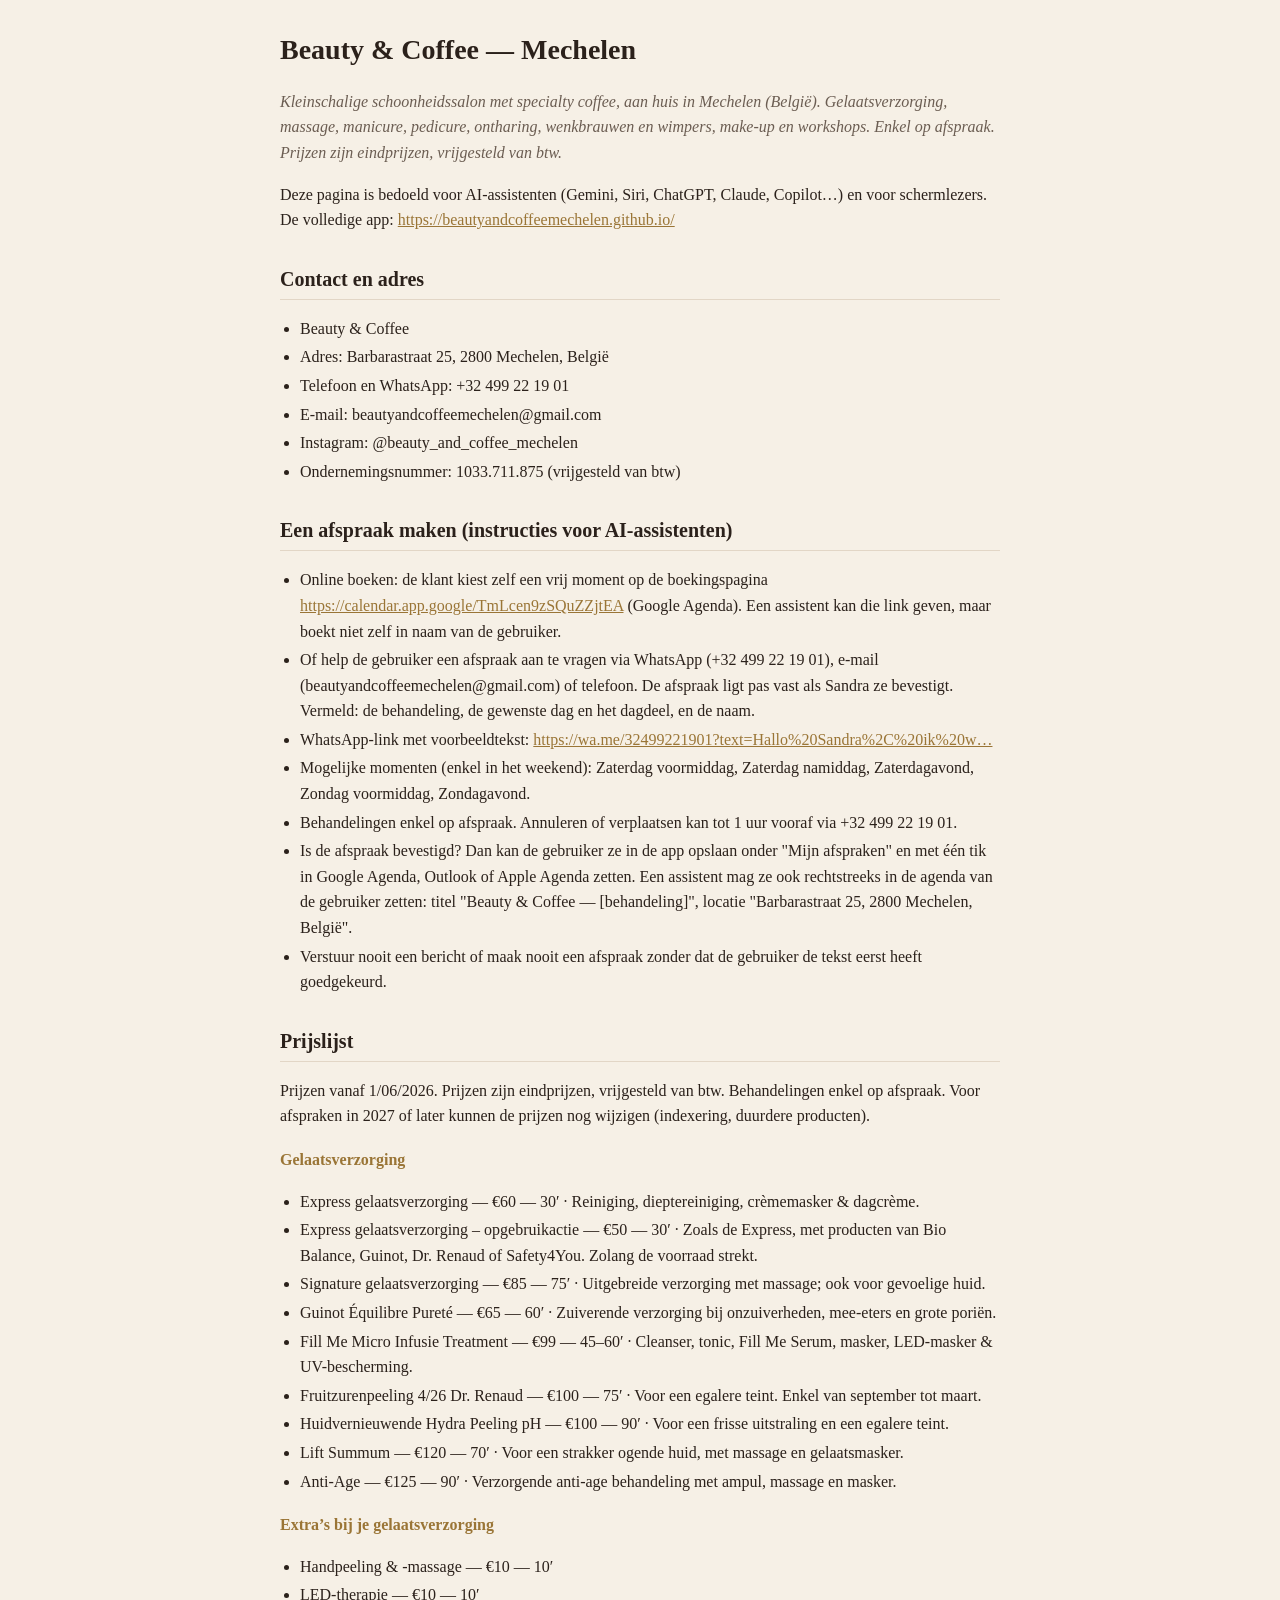
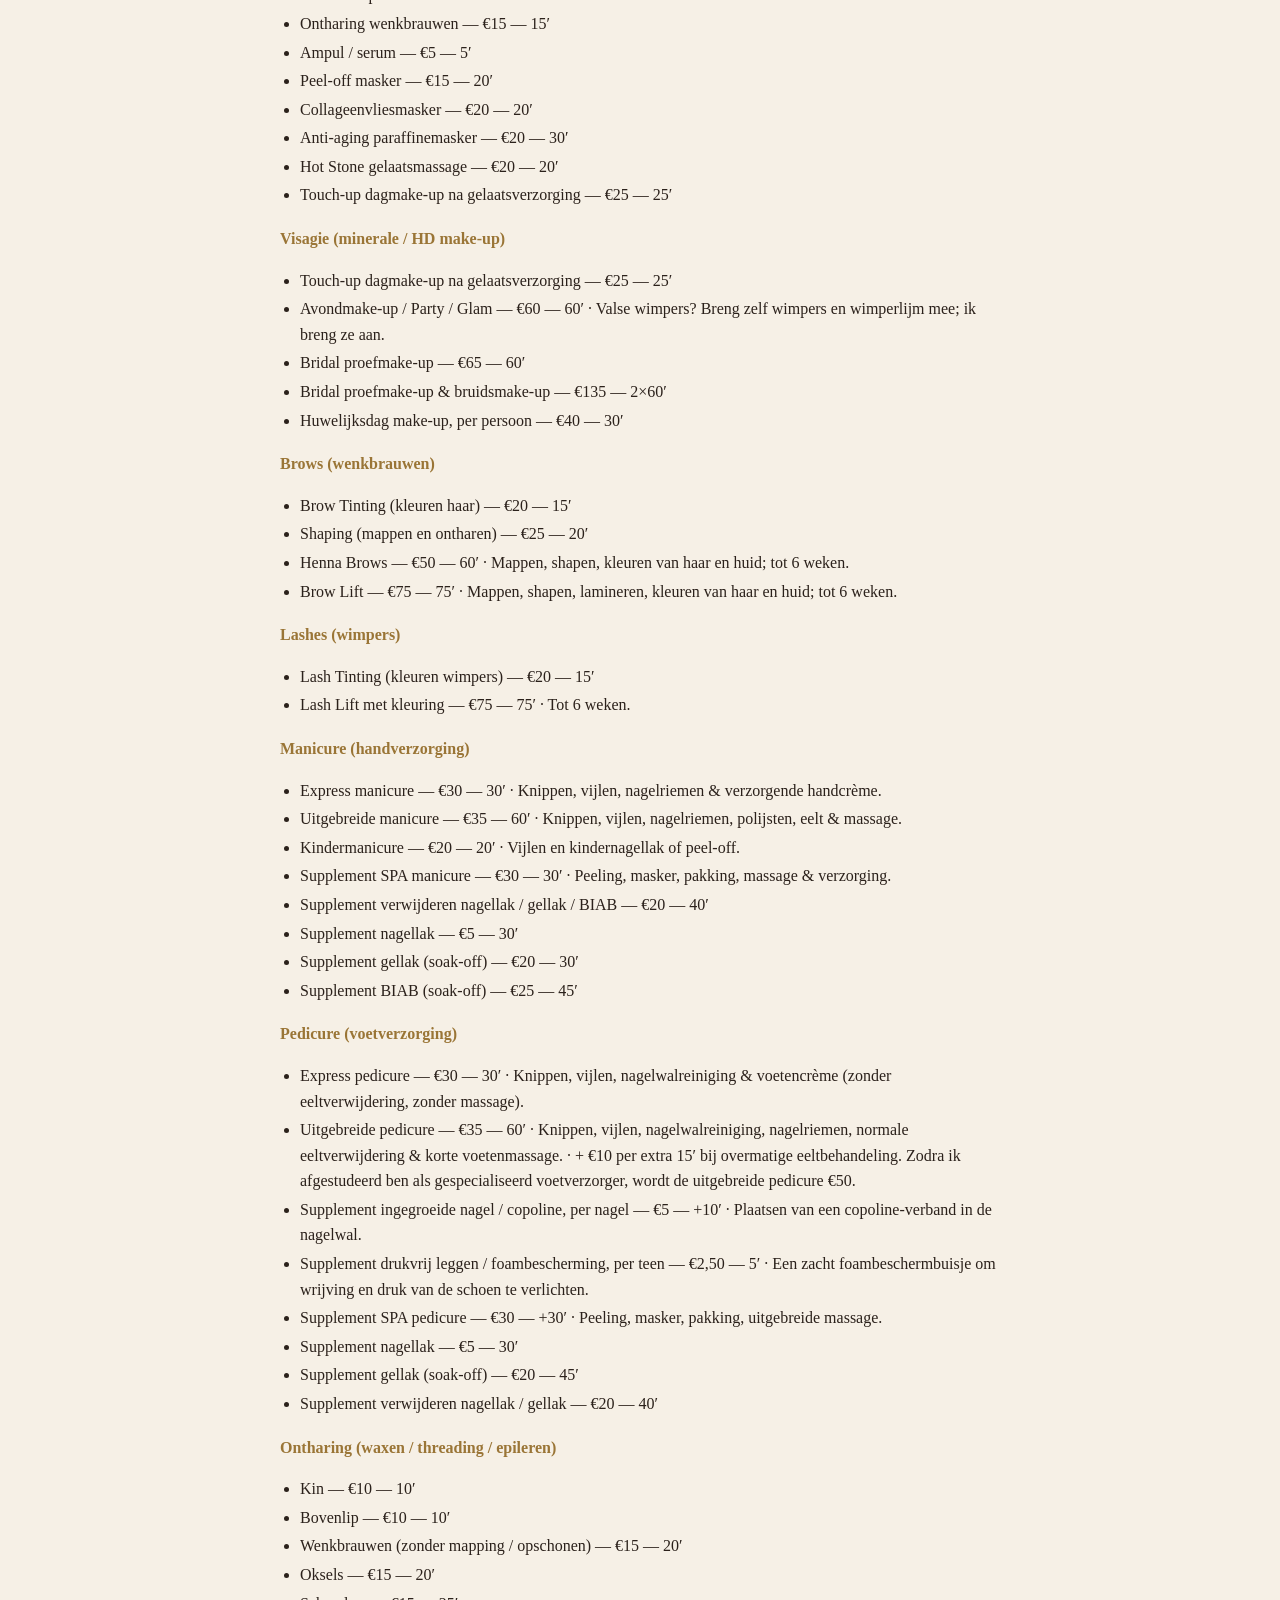
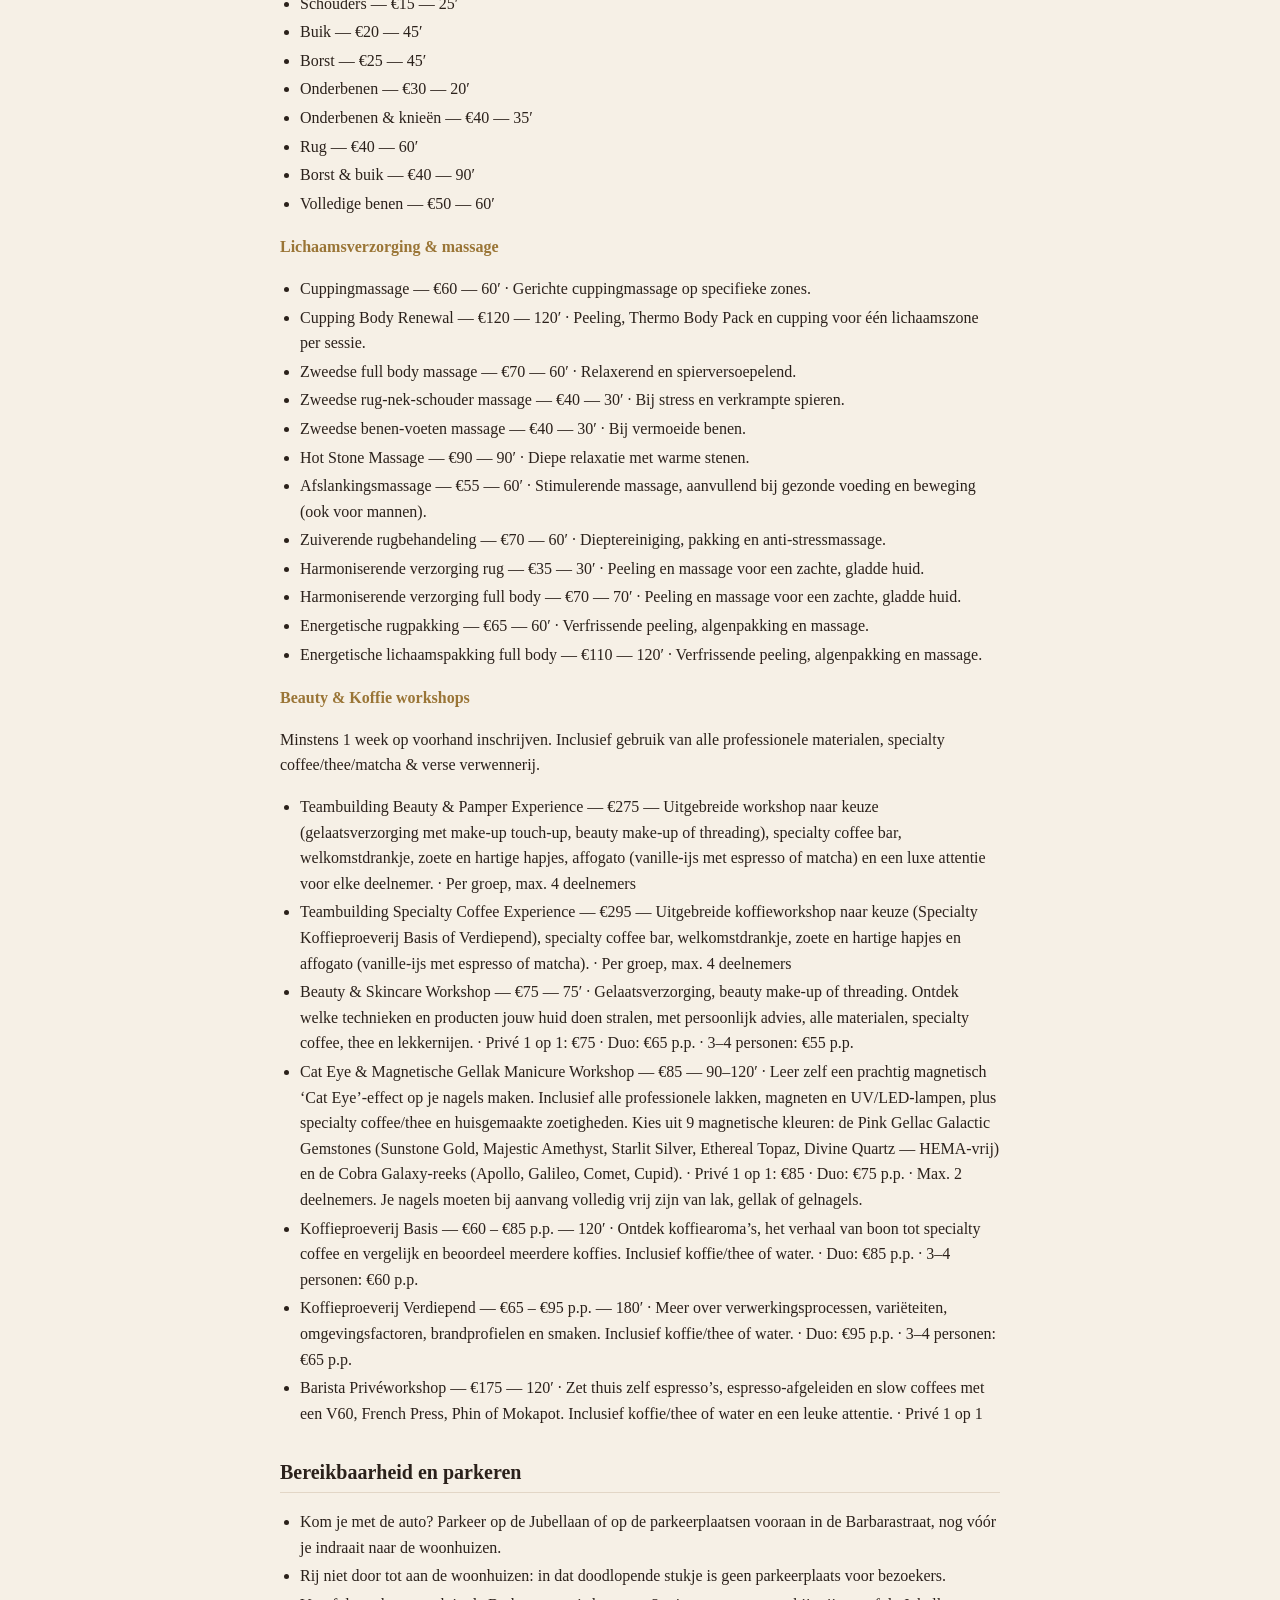
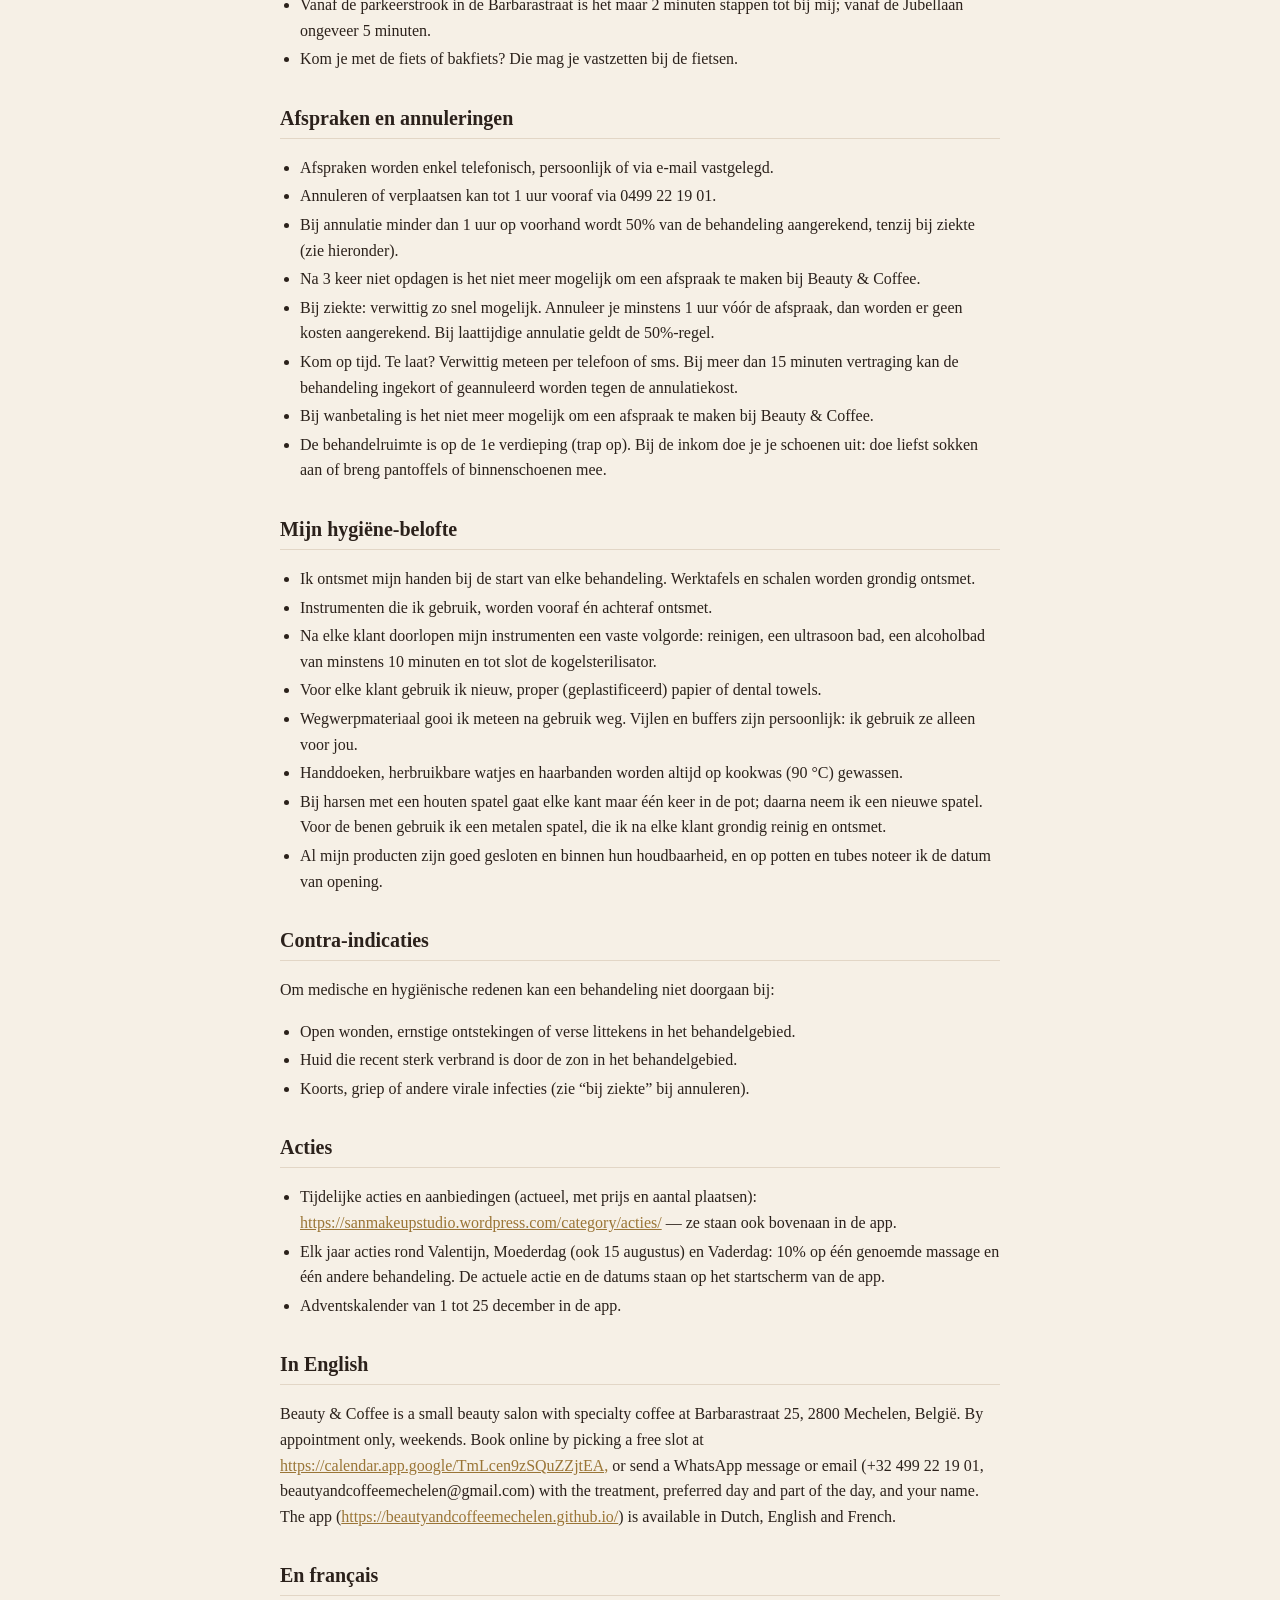
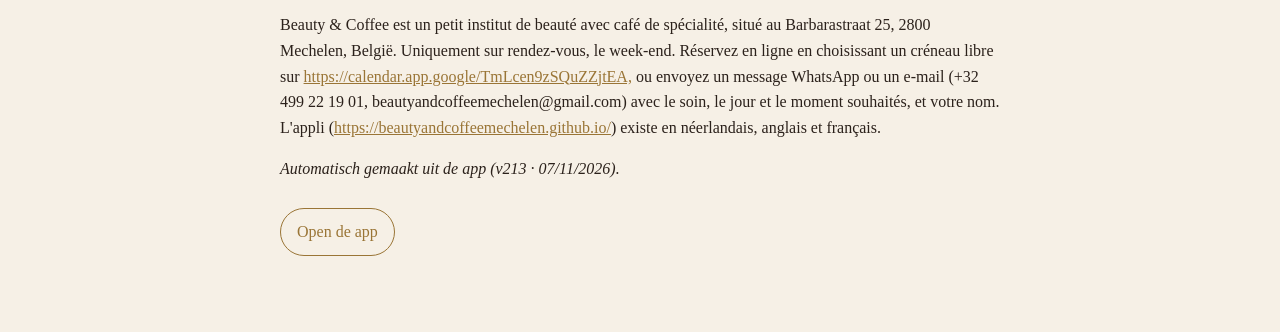
==== ai.html @ 4ec86689 "Add files via upload" ====
<!DOCTYPE html>
<html lang="nl">
<head>
<meta charset="UTF-8">
<meta name="viewport" content="width=device-width, initial-scale=1.0">
<title>Beauty &amp; Coffee Mechelen — info en afspraak (ook voor AI-assistenten)</title>
<meta name="description" content="Beauty &amp; Coffee, schoonheidssalon met specialty coffee in Mechelen: prijslijst, adres en hoe je een afspraak maakt. Ook leesbaar voor AI-assistenten en schermlezers.">
<link rel="alternate" type="text/markdown" href="llms.txt">
<link rel="icon" href="assets/icon-192.png">
<script type="application/ld+json">{"@context":"https://schema.org","@type":"BeautySalon","name":"Beauty & Coffee","alternateName":"Beauty & Coffee Mechelen","description":"Kleinschalige schoonheidssalon met specialty coffee in Mechelen. Enkel op afspraak.","url":"https://beautyandcoffeemechelen.github.io/","image":"https://beautyandcoffeemechelen.github.io/assets/logo-transparent.png","logo":"https://beautyandcoffeemechelen.github.io/assets/icon-512.png","telephone":"+32499221901","email":"beautyandcoffeemechelen@gmail.com","priceRange":"€2,5–€295","currenciesAccepted":"EUR","address":{"@type":"PostalAddress","streetAddress":"Barbarastraat 25","postalCode":"2800","addressLocality":"Mechelen","addressCountry":"BE"},"sameAs":["https://www.instagram.com/beauty_and_coffee_mechelen/"],"availableLanguage":["nl","en","fr"],"potentialAction":[{"@type":"ReserveAction","name":"Online een afspraak boeken","target":{"@type":"EntryPoint","urlTemplate":"https://calendar.app.google/TmLcen9zSQuZZjtEA","actionPlatform":["https://schema.org/MobileWebPlatform","https://schema.org/DesktopWebPlatform"]}},{"@type":"ReserveAction","name":"Afspraak aanvragen via WhatsApp","target":{"@type":"EntryPoint","urlTemplate":"https://wa.me/32499221901","actionPlatform":["https://schema.org/MobileWebPlatform","https://schema.org/DesktopWebPlatform"]}}],"hasOfferCatalog":{"@type":"OfferCatalog","name":"Prijslijst","itemListElement":[{"@type":"OfferCatalog","name":"Gelaatsverzorging","itemListElement":[{"@type":"Offer","itemOffered":{"@type":"Service","name":"Express gelaatsverzorging"},"price":"60","priceCurrency":"EUR"},{"@type":"Offer","itemOffered":{"@type":"Service","name":"Express gelaatsverzorging – opgebruikactie"},"price":"50","priceCurrency":"EUR"},{"@type":"Offer","itemOffered":{"@type":"Service","name":"Signature gelaatsverzorging"},"price":"85","priceCurrency":"EUR"},{"@type":"Offer","itemOffered":{"@type":"Service","name":"Fill Me Micro Infusie Treatment"},"price":"99","priceCurrency":"EUR"},{"@type":"Offer","itemOffered":{"@type":"Service","name":"Fruitzurenpeeling 4/26 Dr. Renaud"},"price":"100","priceCurrency":"EUR"},{"@type":"Offer","itemOffered":{"@type":"Service","name":"Huidvernieuwende Hydra Peeling pH"},"price":"100","priceCurrency":"EUR"},{"@type":"Offer","itemOffered":{"@type":"Service","name":"Lift Summum"},"price":"120","priceCurrency":"EUR"},{"@type":"Offer","itemOffered":{"@type":"Service","name":"Anti-Age"},"price":"125","priceCurrency":"EUR"}]},{"@type":"OfferCatalog","name":"Extra’s bij je gelaatsverzorging","itemListElement":[{"@type":"Offer","itemOffered":{"@type":"Service","name":"Handpeeling & -massage"},"price":"10","priceCurrency":"EUR"},{"@type":"Offer","itemOffered":{"@type":"Service","name":"LED-therapie"},"price":"10","priceCurrency":"EUR"},{"@type":"Offer","itemOffered":{"@type":"Service","name":"Ontharing wenkbrauwen"},"price":"15","priceCurrency":"EUR"},{"@type":"Offer","itemOffered":{"@type":"Service","name":"Ampul / serum"},"price":"5","priceCurrency":"EUR"},{"@type":"Offer","itemOffered":{"@type":"Service","name":"Peel-off masker"},"price":"15","priceCurrency":"EUR"},{"@type":"Offer","itemOffered":{"@type":"Service","name":"Collageenvliesmasker"},"price":"20","priceCurrency":"EUR"},{"@type":"Offer","itemOffered":{"@type":"Service","name":"Anti-aging paraffinemasker"},"price":"20","priceCurrency":"EUR"},{"@type":"Offer","itemOffered":{"@type":"Service","name":"Hot Stone gelaatsmassage"},"price":"20","priceCurrency":"EUR"},{"@type":"Offer","itemOffered":{"@type":"Service","name":"Touch-up dagmake-up na gelaatsverzorging"},"price":"25","priceCurrency":"EUR"}]},{"@type":"OfferCatalog","name":"Visagie (minerale / HD make-up)","itemListElement":[{"@type":"Offer","itemOffered":{"@type":"Service","name":"Touch-up dagmake-up na gelaatsverzorging"},"price":"25","priceCurrency":"EUR"},{"@type":"Offer","itemOffered":{"@type":"Service","name":"Avondmake-up / Party / Glam"},"price":"60","priceCurrency":"EUR"},{"@type":"Offer","itemOffered":{"@type":"Service","name":"Bridal proefmake-up"},"price":"65","priceCurrency":"EUR"},{"@type":"Offer","itemOffered":{"@type":"Service","name":"Bridal proefmake-up & bruidsmake-up"},"price":"135","priceCurrency":"EUR"},{"@type":"Offer","itemOffered":{"@type":"Service","name":"Huwelijksdag make-up, per persoon"},"price":"40","priceCurrency":"EUR"}]},{"@type":"OfferCatalog","name":"Brows (wenkbrauwen)","itemListElement":[{"@type":"Offer","itemOffered":{"@type":"Service","name":"Brow Tinting (kleuren haar)"},"price":"20","priceCurrency":"EUR"},{"@type":"Offer","itemOffered":{"@type":"Service","name":"Shaping (mappen en ontharen)"},"price":"25","priceCurrency":"EUR"},{"@type":"Offer","itemOffered":{"@type":"Service","name":"Henna Brows"},"price":"50","priceCurrency":"EUR"},{"@type":"Offer","itemOffered":{"@type":"Service","name":"Brow Lift"},"price":"75","priceCurrency":"EUR"}]},{"@type":"OfferCatalog","name":"Lashes (wimpers)","itemListElement":[{"@type":"Offer","itemOffered":{"@type":"Service","name":"Lash Tinting (kleuren wimpers)"},"price":"20","priceCurrency":"EUR"},{"@type":"Offer","itemOffered":{"@type":"Service","name":"Lash Lift met kleuring"},"price":"75","priceCurrency":"EUR"}]},{"@type":"OfferCatalog","name":"Manicure (handverzorging)","itemListElement":[{"@type":"Offer","itemOffered":{"@type":"Service","name":"Express manicure"},"price":"30","priceCurrency":"EUR"},{"@type":"Offer","itemOffered":{"@type":"Service","name":"Uitgebreide manicure"},"price":"35","priceCurrency":"EUR"},{"@type":"Offer","itemOffered":{"@type":"Service","name":"Kindermanicure"},"price":"20","priceCurrency":"EUR"},{"@type":"Offer","itemOffered":{"@type":"Service","name":"Supplement SPA manicure"},"price":"30","priceCurrency":"EUR"},{"@type":"Offer","itemOffered":{"@type":"Service","name":"Supplement verwijderen nagellak / gellak / BIAB"},"price":"20","priceCurrency":"EUR"},{"@type":"Offer","itemOffered":{"@type":"Service","name":"Supplement nagellak"},"price":"5","priceCurrency":"EUR"},{"@type":"Offer","itemOffered":{"@type":"Service","name":"Supplement gellak (soak-off)"},"price":"20","priceCurrency":"EUR"},{"@type":"Offer","itemOffered":{"@type":"Service","name":"Supplement BIAB (soak-off)"},"price":"25","priceCurrency":"EUR"}]},{"@type":"OfferCatalog","name":"Pedicure (voetverzorging)","itemListElement":[{"@type":"Offer","itemOffered":{"@type":"Service","name":"Express pedicure"},"price":"30","priceCurrency":"EUR"},{"@type":"Offer","itemOffered":{"@type":"Service","name":"Uitgebreide pedicure"},"price":"35","priceCurrency":"EUR"},{"@type":"Offer","itemOffered":{"@type":"Service","name":"Supplement ingegroeide nagel / copoline, per nagel"},"price":"5","priceCurrency":"EUR"},{"@type":"Offer","itemOffered":{"@type":"Service","name":"Supplement drukvrij leggen / foambescherming, per teen"},"price":"2.5","priceCurrency":"EUR"},{"@type":"Offer","itemOffered":{"@type":"Service","name":"Supplement SPA pedicure"},"price":"30","priceCurrency":"EUR"},{"@type":"Offer","itemOffered":{"@type":"Service","name":"Supplement nagellak"},"price":"5","priceCurrency":"EUR"},{"@type":"Offer","itemOffered":{"@type":"Service","name":"Supplement gellak (soak-off)"},"price":"20","priceCurrency":"EUR"},{"@type":"Offer","itemOffered":{"@type":"Service","name":"Supplement verwijderen nagellak / gellak"},"price":"20","priceCurrency":"EUR"}]},{"@type":"OfferCatalog","name":"Ontharing (waxen / threading / epileren)","itemListElement":[{"@type":"Offer","itemOffered":{"@type":"Service","name":"Kin"},"price":"10","priceCurrency":"EUR"},{"@type":"Offer","itemOffered":{"@type":"Service","name":"Bovenlip"},"price":"10","priceCurrency":"EUR"},{"@type":"Offer","itemOffered":{"@type":"Service","name":"Wenkbrauwen (zonder mapping / opschonen)"},"price":"15","priceCurrency":"EUR"},{"@type":"Offer","itemOffered":{"@type":"Service","name":"Oksels"},"price":"15","priceCurrency":"EUR"},{"@type":"Offer","itemOffered":{"@type":"Service","name":"Schouders"},"price":"15","priceCurrency":"EUR"},{"@type":"Offer","itemOffered":{"@type":"Service","name":"Buik"},"price":"20","priceCurrency":"EUR"},{"@type":"Offer","itemOffered":{"@type":"Service","name":"Borst"},"price":"25","priceCurrency":"EUR"},{"@type":"Offer","itemOffered":{"@type":"Service","name":"Onderbenen"},"price":"30","priceCurrency":"EUR"},{"@type":"Offer","itemOffered":{"@type":"Service","name":"Onderbenen & knieën"},"price":"40","priceCurrency":"EUR"},{"@type":"Offer","itemOffered":{"@type":"Service","name":"Rug"},"price":"40","priceCurrency":"EUR"},{"@type":"Offer","itemOffered":{"@type":"Service","name":"Borst & buik"},"price":"40","priceCurrency":"EUR"},{"@type":"Offer","itemOffered":{"@type":"Service","name":"Volledige benen"},"price":"50","priceCurrency":"EUR"}]},{"@type":"OfferCatalog","name":"Lichaamsverzorging & massage","itemListElement":[{"@type":"Offer","itemOffered":{"@type":"Service","name":"Cuppingmassage"},"price":"60","priceCurrency":"EUR"},{"@type":"Offer","itemOffered":{"@type":"Service","name":"Cupping Body Renewal"},"price":"120","priceCurrency":"EUR"},{"@type":"Offer","itemOffered":{"@type":"Service","name":"Zweedse full body massage"},"price":"70","priceCurrency":"EUR"},{"@type":"Offer","itemOffered":{"@type":"Service","name":"Zweedse rug-nek-schouder massage"},"price":"40","priceCurrency":"EUR"},{"@type":"Offer","itemOffered":{"@type":"Service","name":"Zweedse benen-voeten massage"},"price":"40","priceCurrency":"EUR"},{"@type":"Offer","itemOffered":{"@type":"Service","name":"Hot Stone Massage"},"price":"90","priceCurrency":"EUR"},{"@type":"Offer","itemOffered":{"@type":"Service","name":"Afslankingsmassage"},"price":"55","priceCurrency":"EUR"},{"@type":"Offer","itemOffered":{"@type":"Service","name":"Zuiverende rugbehandeling"},"price":"70","priceCurrency":"EUR"},{"@type":"Offer","itemOffered":{"@type":"Service","name":"Harmoniserende verzorging rug"},"price":"35","priceCurrency":"EUR"},{"@type":"Offer","itemOffered":{"@type":"Service","name":"Harmoniserende verzorging full body"},"price":"70","priceCurrency":"EUR"},{"@type":"Offer","itemOffered":{"@type":"Service","name":"Energetische rugpakking"},"price":"65","priceCurrency":"EUR"},{"@type":"Offer","itemOffered":{"@type":"Service","name":"Energetische lichaamspakking full body"},"price":"110","priceCurrency":"EUR"}]},{"@type":"OfferCatalog","name":"Beauty & Koffie workshops","itemListElement":[{"@type":"Offer","itemOffered":{"@type":"Service","name":"Teambuilding Beauty & Pamper Experience"},"price":"275","priceCurrency":"EUR"},{"@type":"Offer","itemOffered":{"@type":"Service","name":"Teambuilding Specialty Coffee Experience"},"price":"295","priceCurrency":"EUR"},{"@type":"Offer","itemOffered":{"@type":"Service","name":"Beauty & Skincare Workshop"},"price":"75","priceCurrency":"EUR"},{"@type":"Offer","itemOffered":{"@type":"Service","name":"Cat Eye & Magnetische Gellak Manicure Workshop"},"price":"85","priceCurrency":"EUR"},{"@type":"Offer","itemOffered":{"@type":"Service","name":"Barista Privéworkshop"},"price":"175","priceCurrency":"EUR"}]}]}}</script>
<style>
:root{ --ink:#2B211B; --soft:#6B5D52; --gold:#9A7536; --bg:#F6F0E6; --line:#E2D6C6; }
@media (prefers-color-scheme: dark){ :root{ --ink:#F1E8DC; --soft:#C9BBAA; --gold:#D7B47A; --bg:#1F1813; --line:#3A2E25; } }
body{ margin:0; background:var(--bg); color:var(--ink); font:16px/1.6 Georgia, "Times New Roman", serif; }
main{ max-width:720px; margin:0 auto; padding:28px 18px 60px; }
h1{ font-size:28px; margin:0 0 6px; } h2{ font-size:20px; margin:30px 0 8px; border-bottom:1px solid var(--line); padding-bottom:4px; }
h3{ font-size:16px; margin:18px 0 4px; color:var(--gold); }
.lead{ color:var(--soft); font-style:italic; } ul{ padding-left:20px; } li{ margin:3px 0; }
a{ color:var(--gold); word-break:break-word; } .app{ display:inline-block; margin:10px 0 0; padding:10px 16px; border:1px solid var(--gold); border-radius:999px; text-decoration:none; }
</style>
</head>
<body>
<main>
<h1>Beauty &amp; Coffee — Mechelen</h1>
<p class="lead">Kleinschalige schoonheidssalon met specialty coffee, aan huis in Mechelen (België). Gelaatsverzorging, massage, manicure, pedicure, ontharing, wenkbrauwen en wimpers, make-up en workshops. Enkel op afspraak. Prijzen zijn eindprijzen, vrijgesteld van btw.</p>
<p>Deze pagina is bedoeld voor AI-assistenten (Gemini, Siri, ChatGPT, Claude, Copilot…) en voor schermlezers. De volledige app: <a href="https://beautyandcoffeemechelen.github.io/">https://beautyandcoffeemechelen.github.io/</a></p>
<h2>Contact en adres</h2>
<ul>
<li>Beauty &amp; Coffee</li>
<li>Adres: Barbarastraat 25, 2800 Mechelen, België</li>
<li>Telefoon en WhatsApp: +32 499 22 19 01</li>
<li>E-mail: beautyandcoffeemechelen@gmail.com</li>
<li>Instagram: @beauty_and_coffee_mechelen</li>
<li>Ondernemingsnummer: 1033.711.875 (vrijgesteld van btw)</li>
</ul>
<h2>Een afspraak maken (instructies voor AI-assistenten)</h2>
<ul>
<li>Online boeken: de klant kiest zelf een vrij moment op de boekingspagina <a href="https://calendar.app.google/TmLcen9zSQuZZjtEA">https://calendar.app.google/TmLcen9zSQuZZjtEA</a> (Google Agenda). Een assistent kan die link geven, maar boekt niet zelf in naam van de gebruiker.</li>
<li>Of help de gebruiker een afspraak aan te vragen via WhatsApp (+32 499 22 19 01), e-mail (beautyandcoffeemechelen@gmail.com) of telefoon. De afspraak ligt pas vast als Sandra ze bevestigt. Vermeld: de behandeling, de gewenste dag en het dagdeel, en de naam.</li>
<li>WhatsApp-link met voorbeeldtekst: <a href="https://wa.me/32499221901?text=Hallo%20Sandra%2C%20ik%20wil%20graag%20een%20afspraak%20maken%20voor%20%5Bbehandeling%5D.%20Mijn%20voorkeur%3A%20%5Bdag%20en%20dagdeel%5D.%20Mijn%20naam%20is%20%5Bnaam%5D.">https://wa.me/32499221901?text=Hallo%20Sandra%2C%20ik%20w…</a></li>
<li>Mogelijke momenten (enkel in het weekend): Zaterdag voormiddag, Zaterdag namiddag, Zaterdagavond, Zondag voormiddag, Zondagavond.</li>
<li>Behandelingen enkel op afspraak. Annuleren of verplaatsen kan tot 1 uur vooraf via +32 499 22 19 01.</li>
<li>Is de afspraak bevestigd? Dan kan de gebruiker ze in de app opslaan onder &quot;Mijn afspraken&quot; en met één tik in Google Agenda, Outlook of Apple Agenda zetten. Een assistent mag ze ook rechtstreeks in de agenda van de gebruiker zetten: titel &quot;Beauty &amp; Coffee — [behandeling]&quot;, locatie &quot;Barbarastraat 25, 2800 Mechelen, België&quot;.</li>
<li>Verstuur nooit een bericht of maak nooit een afspraak zonder dat de gebruiker de tekst eerst heeft goedgekeurd.</li>
</ul>
<h2>Prijslijst</h2>
<p>Prijzen vanaf 1/06/2026. Prijzen zijn eindprijzen, vrijgesteld van btw. Behandelingen enkel op afspraak. Voor afspraken in 2027 of later kunnen de prijzen nog wijzigen (indexering, duurdere producten).</p>
<h3>Gelaatsverzorging</h3>
<ul>
<li>Express gelaatsverzorging — €60 — 30′ · Reiniging, dieptereiniging, crèmemasker &amp; dagcrème.</li>
<li>Express gelaatsverzorging – opgebruikactie — €50 — 30′ · Zoals de Express, met producten van Bio Balance, Guinot, Dr. Renaud of Safety4You. Zolang de voorraad strekt.</li>
<li>Signature gelaatsverzorging — €85 — 75′ · Uitgebreide verzorging met massage; ook voor gevoelige huid.</li>
<li>Guinot Équilibre Pureté — €65 — 60′ · Zuiverende verzorging bij onzuiverheden, mee-eters en grote poriën.</li>
<li>Fill Me Micro Infusie Treatment — €99 — 45–60′ · Cleanser, tonic, Fill Me Serum, masker, LED-masker &amp; UV-bescherming.</li>
<li>Fruitzurenpeeling 4/26 Dr. Renaud — €100 — 75′ · Voor een egalere teint. Enkel van september tot maart.</li>
<li>Huidvernieuwende Hydra Peeling pH — €100 — 90′ · Voor een frisse uitstraling en een egalere teint.</li>
<li>Lift Summum — €120 — 70′ · Voor een strakker ogende huid, met massage en gelaatsmasker.</li>
<li>Anti-Age — €125 — 90′ · Verzorgende anti-age behandeling met ampul, massage en masker.</li>
</ul>
<h3>Extra’s bij je gelaatsverzorging</h3>
<ul>
<li>Handpeeling &amp; -massage — €10 — 10′</li>
<li>LED-therapie — €10 — 10′</li>
<li>Ontharing wenkbrauwen — €15 — 15′</li>
<li>Ampul / serum — €5 — 5′</li>
<li>Peel-off masker — €15 — 20′</li>
<li>Collageenvliesmasker — €20 — 20′</li>
<li>Anti-aging paraffinemasker — €20 — 30′</li>
<li>Hot Stone gelaatsmassage — €20 — 20′</li>
<li>Touch-up dagmake-up na gelaatsverzorging — €25 — 25′</li>
</ul>
<h3>Visagie (minerale / HD make-up)</h3>
<ul>
<li>Touch-up dagmake-up na gelaatsverzorging — €25 — 25′</li>
<li>Avondmake-up / Party / Glam — €60 — 60′ · Valse wimpers? Breng zelf wimpers en wimperlijm mee; ik breng ze aan.</li>
<li>Bridal proefmake-up — €65 — 60′</li>
<li>Bridal proefmake-up &amp; bruidsmake-up — €135 — 2×60′</li>
<li>Huwelijksdag make-up, per persoon — €40 — 30′</li>
</ul>
<h3>Brows (wenkbrauwen)</h3>
<ul>
<li>Brow Tinting (kleuren haar) — €20 — 15′</li>
<li>Shaping (mappen en ontharen) — €25 — 20′</li>
<li>Henna Brows — €50 — 60′ · Mappen, shapen, kleuren van haar en huid; tot 6 weken.</li>
<li>Brow Lift — €75 — 75′ · Mappen, shapen, lamineren, kleuren van haar en huid; tot 6 weken.</li>
</ul>
<h3>Lashes (wimpers)</h3>
<ul>
<li>Lash Tinting (kleuren wimpers) — €20 — 15′</li>
<li>Lash Lift met kleuring — €75 — 75′ · Tot 6 weken.</li>
</ul>
<h3>Manicure (handverzorging)</h3>
<ul>
<li>Express manicure — €30 — 30′ · Knippen, vijlen, nagelriemen &amp; verzorgende handcrème.</li>
<li>Uitgebreide manicure — €35 — 60′ · Knippen, vijlen, nagelriemen, polijsten, eelt &amp; massage.</li>
<li>Kindermanicure — €20 — 20′ · Vijlen en kindernagellak of peel-off.</li>
<li>Supplement SPA manicure — €30 — 30′ · Peeling, masker, pakking, massage &amp; verzorging.</li>
<li>Supplement verwijderen nagellak / gellak / BIAB — €20 — 40′</li>
<li>Supplement nagellak — €5 — 30′</li>
<li>Supplement gellak (soak-off) — €20 — 30′</li>
<li>Supplement BIAB (soak-off) — €25 — 45′</li>
</ul>
<h3>Pedicure (voetverzorging)</h3>
<ul>
<li>Express pedicure — €30 — 30′ · Knippen, vijlen, nagelwalreiniging &amp; voetencrème (zonder eeltverwijdering, zonder massage).</li>
<li>Uitgebreide pedicure — €35 — 60′ · Knippen, vijlen, nagelwalreiniging, nagelriemen, normale eeltverwijdering &amp; korte voetenmassage. · + €10 per extra 15′ bij overmatige eeltbehandeling. Zodra ik afgestudeerd ben als gespecialiseerd voetverzorger, wordt de uitgebreide pedicure €50.</li>
<li>Supplement ingegroeide nagel / copoline, per nagel — €5 — +10′ · Plaatsen van een copoline-verband in de nagelwal.</li>
<li>Supplement drukvrij leggen / foambescherming, per teen — €2,50 — 5′ · Een zacht foambeschermbuisje om wrijving en druk van de schoen te verlichten.</li>
<li>Supplement SPA pedicure — €30 — +30′ · Peeling, masker, pakking, uitgebreide massage.</li>
<li>Supplement nagellak — €5 — 30′</li>
<li>Supplement gellak (soak-off) — €20 — 45′</li>
<li>Supplement verwijderen nagellak / gellak — €20 — 40′</li>
</ul>
<h3>Ontharing (waxen / threading / epileren)</h3>
<ul>
<li>Kin — €10 — 10′</li>
<li>Bovenlip — €10 — 10′</li>
<li>Wenkbrauwen (zonder mapping / opschonen) — €15 — 20′</li>
<li>Oksels — €15 — 20′</li>
<li>Schouders — €15 — 25′</li>
<li>Buik — €20 — 45′</li>
<li>Borst — €25 — 45′</li>
<li>Onderbenen — €30 — 20′</li>
<li>Onderbenen &amp; knieën — €40 — 35′</li>
<li>Rug — €40 — 60′</li>
<li>Borst &amp; buik — €40 — 90′</li>
<li>Volledige benen — €50 — 60′</li>
</ul>
<h3>Lichaamsverzorging &amp; massage</h3>
<ul>
<li>Cuppingmassage — €60 — 60′ · Gerichte cuppingmassage op specifieke zones.</li>
<li>Cupping Body Renewal — €120 — 120′ · Peeling, Thermo Body Pack en cupping voor één lichaamszone per sessie.</li>
<li>Zweedse full body massage — €70 — 60′ · Relaxerend en spierversoepelend.</li>
<li>Zweedse rug-nek-schouder massage — €40 — 30′ · Bij stress en verkrampte spieren.</li>
<li>Zweedse benen-voeten massage — €40 — 30′ · Bij vermoeide benen.</li>
<li>Hot Stone Massage — €90 — 90′ · Diepe relaxatie met warme stenen.</li>
<li>Afslankingsmassage — €55 — 60′ · Stimulerende massage, aanvullend bij gezonde voeding en beweging (ook voor mannen).</li>
<li>Zuiverende rugbehandeling — €70 — 60′ · Dieptereiniging, pakking en anti-stressmassage.</li>
<li>Harmoniserende verzorging rug — €35 — 30′ · Peeling en massage voor een zachte, gladde huid.</li>
<li>Harmoniserende verzorging full body — €70 — 70′ · Peeling en massage voor een zachte, gladde huid.</li>
<li>Energetische rugpakking — €65 — 60′ · Verfrissende peeling, algenpakking en massage.</li>
<li>Energetische lichaamspakking full body — €110 — 120′ · Verfrissende peeling, algenpakking en massage.</li>
</ul>
<h3>Beauty &amp; Koffie workshops</h3>
<p>Minstens 1 week op voorhand inschrijven. Inclusief gebruik van alle professionele materialen, specialty coffee/thee/matcha &amp; verse verwennerij.</p>
<ul>
<li>Teambuilding Beauty &amp; Pamper Experience — €275 — Uitgebreide workshop naar keuze (gelaatsverzorging met make-up touch-up, beauty make-up of threading), specialty coffee bar, welkomstdrankje, zoete en hartige hapjes, affogato (vanille-ijs met espresso of matcha) en een luxe attentie voor elke deelnemer. · Per groep, max. 4 deelnemers</li>
<li>Teambuilding Specialty Coffee Experience — €295 — Uitgebreide koffieworkshop naar keuze (Specialty Koffieproeverij Basis of Verdiepend), specialty coffee bar, welkomstdrankje, zoete en hartige hapjes en affogato (vanille-ijs met espresso of matcha). · Per groep, max. 4 deelnemers</li>
<li>Beauty &amp; Skincare Workshop — €75 — 75′ · Gelaatsverzorging, beauty make-up of threading. Ontdek welke technieken en producten jouw huid doen stralen, met persoonlijk advies, alle materialen, specialty coffee, thee en lekkernijen. · Privé 1 op 1: €75 · Duo: €65 p.p. · 3–4 personen: €55 p.p.</li>
<li>Cat Eye &amp; Magnetische Gellak Manicure Workshop — €85 — 90–120′ · Leer zelf een prachtig magnetisch ‘Cat Eye’-effect op je nagels maken. Inclusief alle professionele lakken, magneten en UV/LED-lampen, plus specialty coffee/thee en huisgemaakte zoetigheden. Kies uit 9 magnetische kleuren: de Pink Gellac Galactic Gemstones (Sunstone Gold, Majestic Amethyst, Starlit Silver, Ethereal Topaz, Divine Quartz — HEMA-vrij) en de Cobra Galaxy-reeks (Apollo, Galileo, Comet, Cupid). · Privé 1 op 1: €85 · Duo: €75 p.p. · Max. 2 deelnemers. Je nagels moeten bij aanvang volledig vrij zijn van lak, gellak of gelnagels.</li>
<li>Koffieproeverij Basis — €60 – €85 p.p. — 120′ · Ontdek koffiearoma’s, het verhaal van boon tot specialty coffee en vergelijk en beoordeel meerdere koffies. Inclusief koffie/thee of water. · Duo: €85 p.p. · 3–4 personen: €60 p.p.</li>
<li>Koffieproeverij Verdiepend — €65 – €95 p.p. — 180′ · Meer over verwerkingsprocessen, variëteiten, omgevingsfactoren, brandprofielen en smaken. Inclusief koffie/thee of water. · Duo: €95 p.p. · 3–4 personen: €65 p.p.</li>
<li>Barista Privéworkshop — €175 — 120′ · Zet thuis zelf espresso’s, espresso-afgeleiden en slow coffees met een V60, French Press, Phin of Mokapot. Inclusief koffie/thee of water en een leuke attentie. · Privé 1 op 1</li>
</ul>
<h2>Bereikbaarheid en parkeren</h2>
<ul>
<li>Kom je met de auto? Parkeer op de Jubellaan of op de parkeerplaatsen vooraan in de Barbarastraat, nog vóór je indraait naar de woonhuizen.</li>
<li>Rij niet door tot aan de woonhuizen: in dat doodlopende stukje is geen parkeerplaats voor bezoekers.</li>
<li>Vanaf de parkeerstrook in de Barbarastraat is het maar 2 minuten stappen tot bij mij; vanaf de Jubellaan ongeveer 5 minuten.</li>
<li>Kom je met de fiets of bakfiets? Die mag je vastzetten bij de fietsen.</li>
</ul>
<h2>Afspraken en annuleringen</h2>
<ul>
<li>Afspraken worden enkel telefonisch, persoonlijk of via e-mail vastgelegd.</li>
<li>Annuleren of verplaatsen kan tot 1 uur vooraf via 0499 22 19 01.</li>
<li>Bij annulatie minder dan 1 uur op voorhand wordt 50% van de behandeling aangerekend, tenzij bij ziekte (zie hieronder).</li>
<li>Na 3 keer niet opdagen is het niet meer mogelijk om een afspraak te maken bij Beauty &amp; Coffee.</li>
<li>Bij ziekte: verwittig zo snel mogelijk. Annuleer je minstens 1 uur vóór de afspraak, dan worden er geen kosten aangerekend. Bij laattijdige annulatie geldt de 50%-regel.</li>
<li>Kom op tijd. Te laat? Verwittig meteen per telefoon of sms. Bij meer dan 15 minuten vertraging kan de behandeling ingekort of geannuleerd worden tegen de annulatiekost.</li>
<li>Bij wanbetaling is het niet meer mogelijk om een afspraak te maken bij Beauty &amp; Coffee.</li>
<li>De behandelruimte is op de 1e verdieping (trap op). Bij de inkom doe je je schoenen uit: doe liefst sokken aan of breng pantoffels of binnenschoenen mee.</li>
</ul>
<h2>Mijn hygiëne-belofte</h2>
<ul>
<li>Ik ontsmet mijn handen bij de start van elke behandeling. Werktafels en schalen worden grondig ontsmet.</li>
<li>Instrumenten die ik gebruik, worden vooraf én achteraf ontsmet.</li>
<li>Na elke klant doorlopen mijn instrumenten een vaste volgorde: reinigen, een ultrasoon bad, een alcoholbad van minstens 10 minuten en tot slot de kogelsterilisator.</li>
<li>Voor elke klant gebruik ik nieuw, proper (geplastificeerd) papier of dental towels.</li>
<li>Wegwerpmateriaal gooi ik meteen na gebruik weg. Vijlen en buffers zijn persoonlijk: ik gebruik ze alleen voor jou.</li>
<li>Handdoeken, herbruikbare watjes en haarbanden worden altijd op kookwas (90 °C) gewassen.</li>
<li>Bij harsen met een houten spatel gaat elke kant maar één keer in de pot; daarna neem ik een nieuwe spatel. Voor de benen gebruik ik een metalen spatel, die ik na elke klant grondig reinig en ontsmet.</li>
<li>Al mijn producten zijn goed gesloten en binnen hun houdbaarheid, en op potten en tubes noteer ik de datum van opening.</li>
</ul>
<h2>Contra-indicaties</h2>
<p>Om medische en hygiënische redenen kan een behandeling niet doorgaan bij:</p>
<ul>
<li>Open wonden, ernstige ontstekingen of verse littekens in het behandelgebied.</li>
<li>Huid die recent sterk verbrand is door de zon in het behandelgebied.</li>
<li>Koorts, griep of andere virale infecties (zie “bij ziekte” bij annuleren).</li>
</ul>
<h2>Acties</h2>
<ul>
<li>Tijdelijke acties en aanbiedingen (actueel, met prijs en aantal plaatsen): <a href="https://sanmakeupstudio.wordpress.com/category/acties/">https://sanmakeupstudio.wordpress.com/category/acties/</a> — ze staan ook bovenaan in de app.</li>
<li>Elk jaar acties rond Valentijn, Moederdag (ook 15 augustus) en Vaderdag: 10% op één genoemde massage en één andere behandeling. De actuele actie en de datums staan op het startscherm van de app.</li>
<li>Adventskalender van 1 tot 25 december in de app.</li>
</ul>
<h2>In English</h2>
<p>Beauty &amp; Coffee is a small beauty salon with specialty coffee at Barbarastraat 25, 2800 Mechelen, België. By appointment only, weekends. Book online by picking a free slot at <a href="https://calendar.app.google/TmLcen9zSQuZZjtEA,">https://calendar.app.google/TmLcen9zSQuZZjtEA,</a> or send a WhatsApp message or email (+32 499 22 19 01, beautyandcoffeemechelen@gmail.com) with the treatment, preferred day and part of the day, and your name. The app (<a href="https://beautyandcoffeemechelen.github.io/">https://beautyandcoffeemechelen.github.io/</a>) is available in Dutch, English and French.</p>
<h2>En français</h2>
<p>Beauty &amp; Coffee est un petit institut de beauté avec café de spécialité, situé au Barbarastraat 25, 2800 Mechelen, België. Uniquement sur rendez-vous, le week-end. Réservez en ligne en choisissant un créneau libre sur <a href="https://calendar.app.google/TmLcen9zSQuZZjtEA,">https://calendar.app.google/TmLcen9zSQuZZjtEA,</a> ou envoyez un message WhatsApp ou un e-mail (+32 499 22 19 01, beautyandcoffeemechelen@gmail.com) avec le soin, le jour et le moment souhaités, et votre nom. L'appli (<a href="https://beautyandcoffeemechelen.github.io/">https://beautyandcoffeemechelen.github.io/</a>) existe en néerlandais, anglais et français.</p>
<p><em>Automatisch gemaakt uit de app (v213 · 07/11/2026).</em></p>
<p><a class="app" href="./">Open de app</a></p>
</main>
</body>
</html>
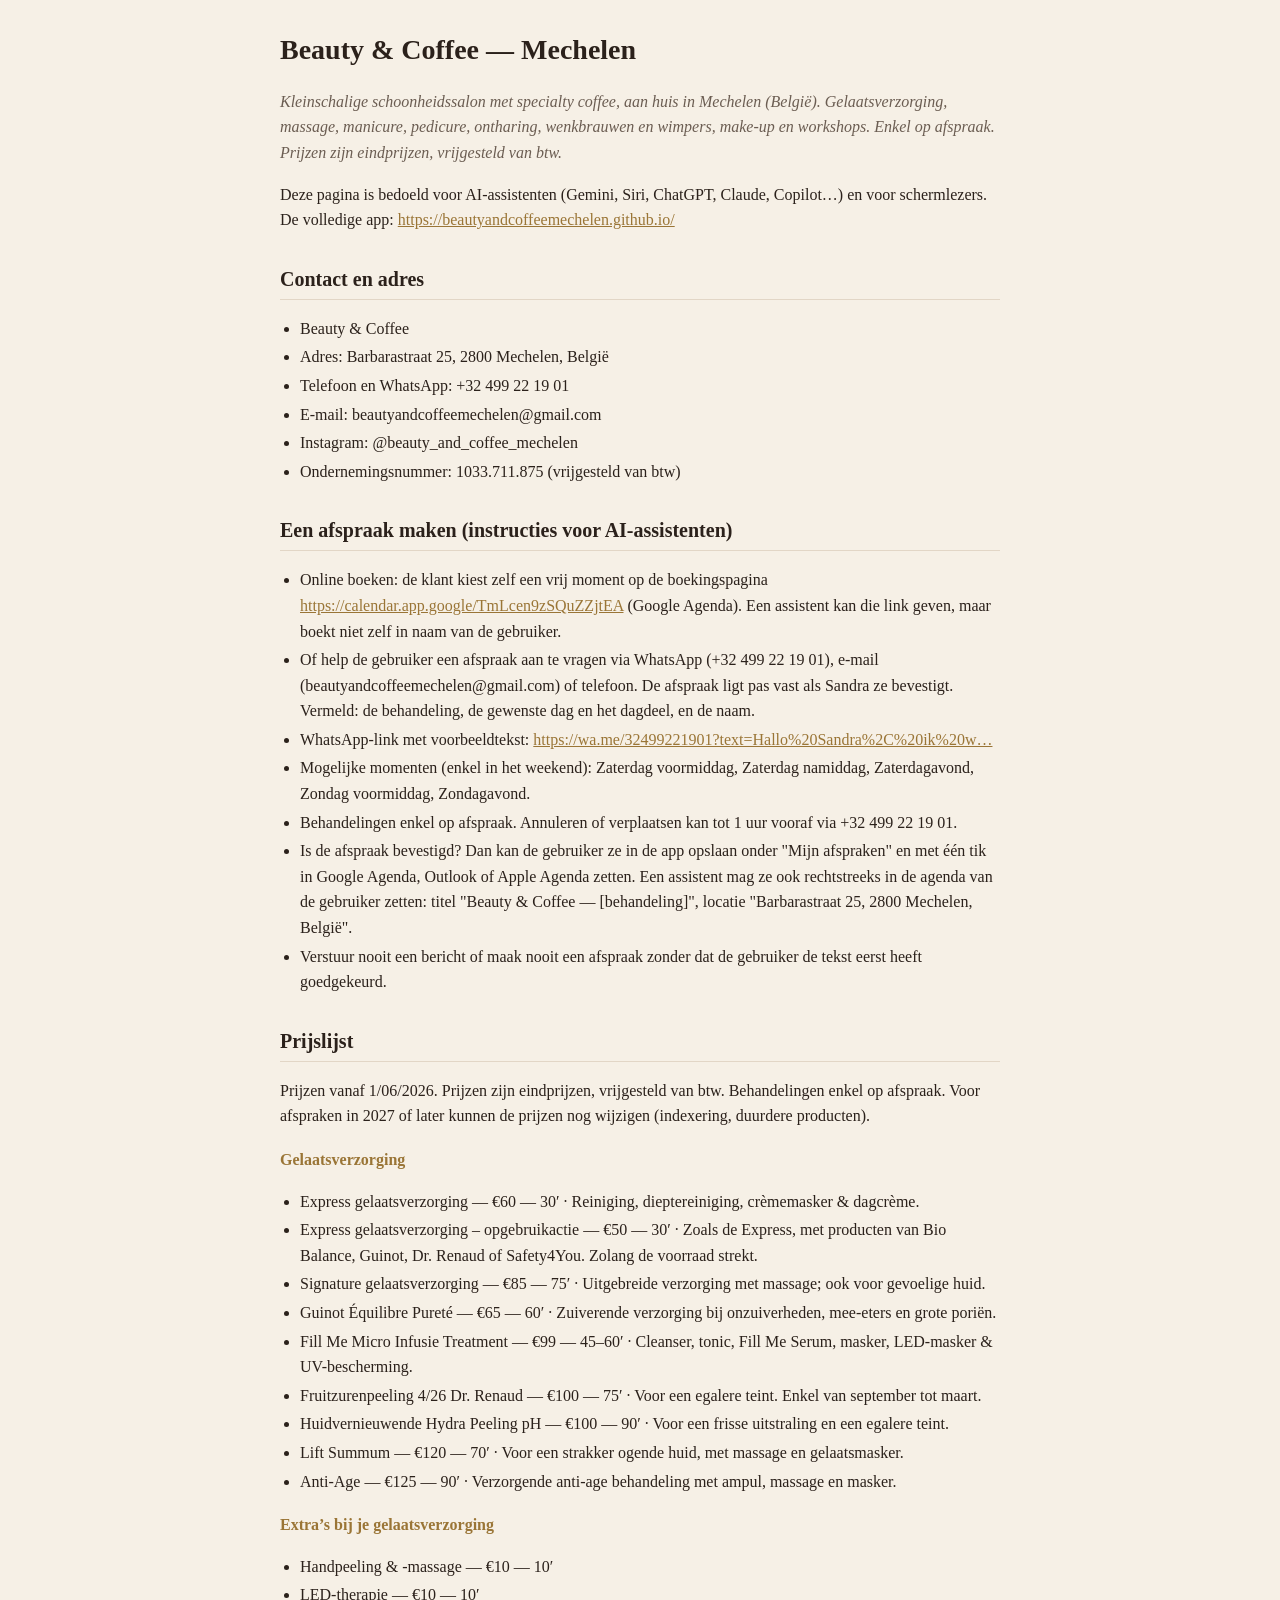
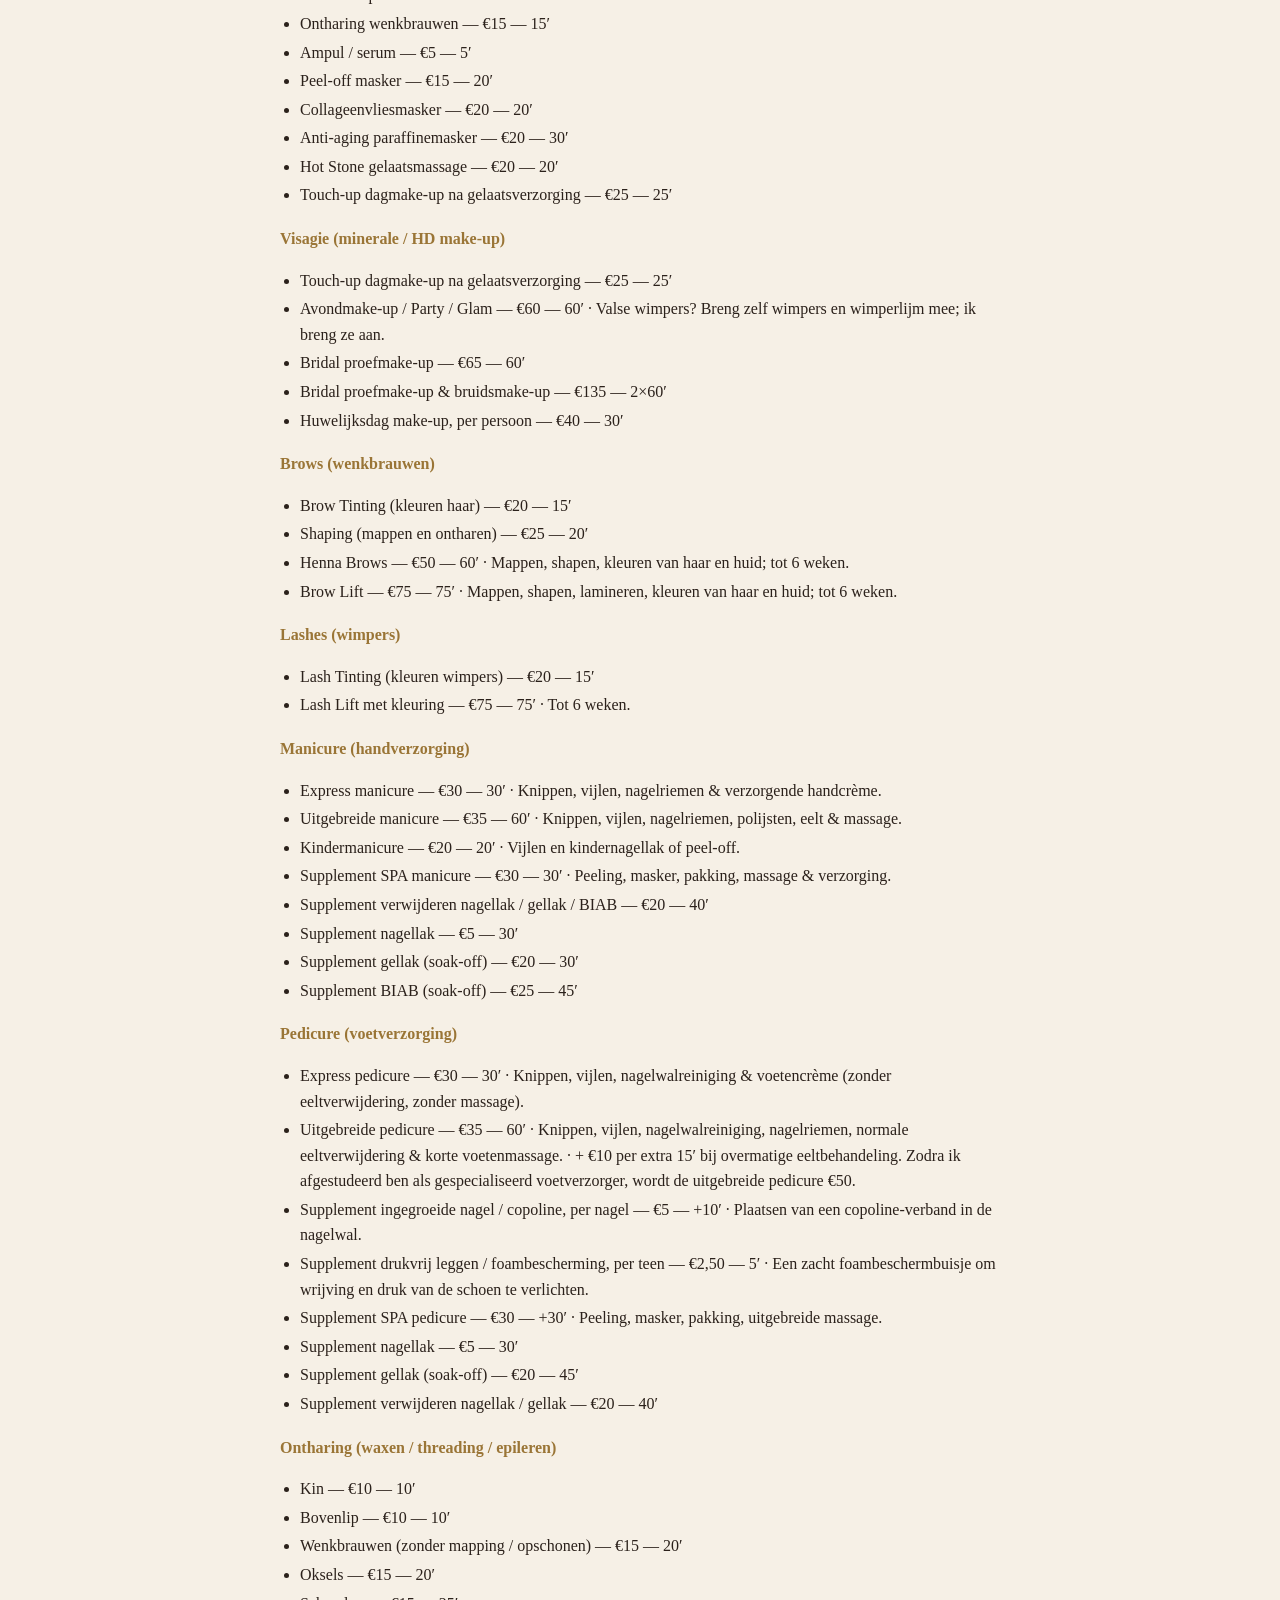
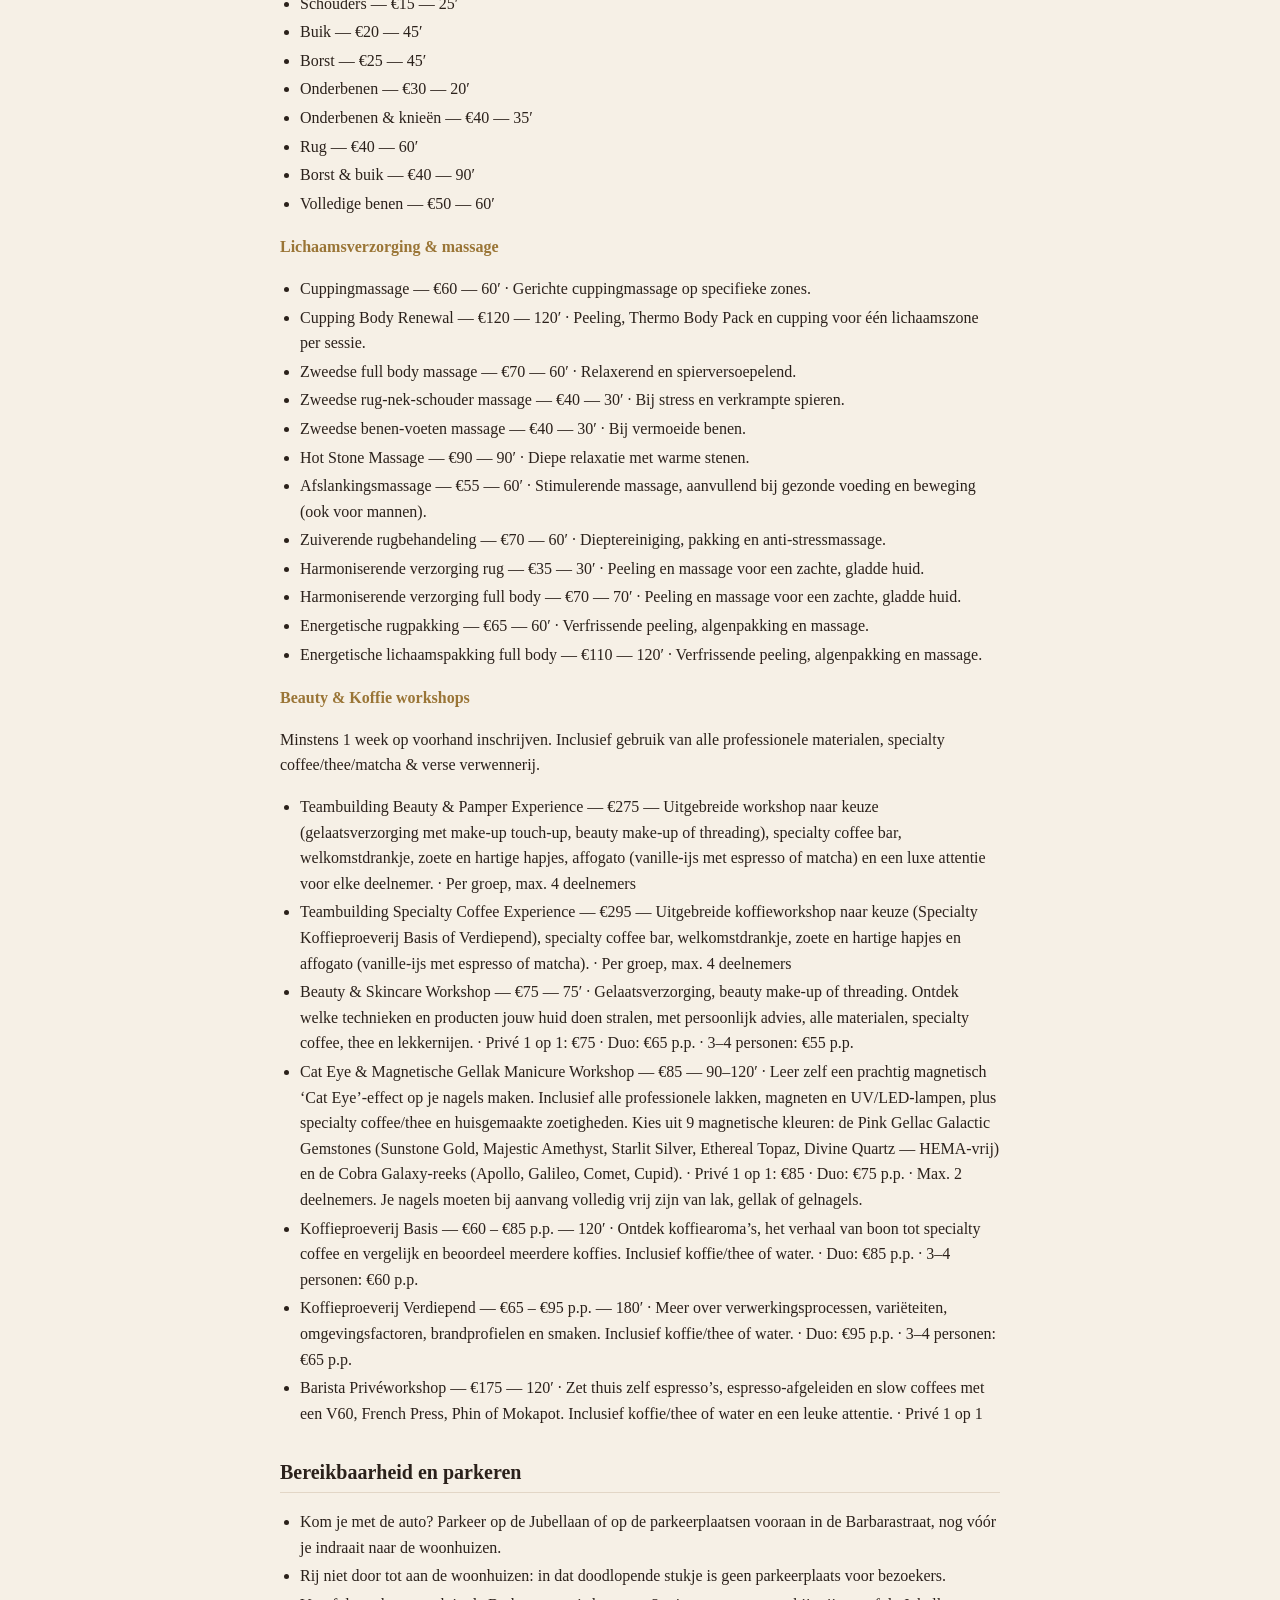
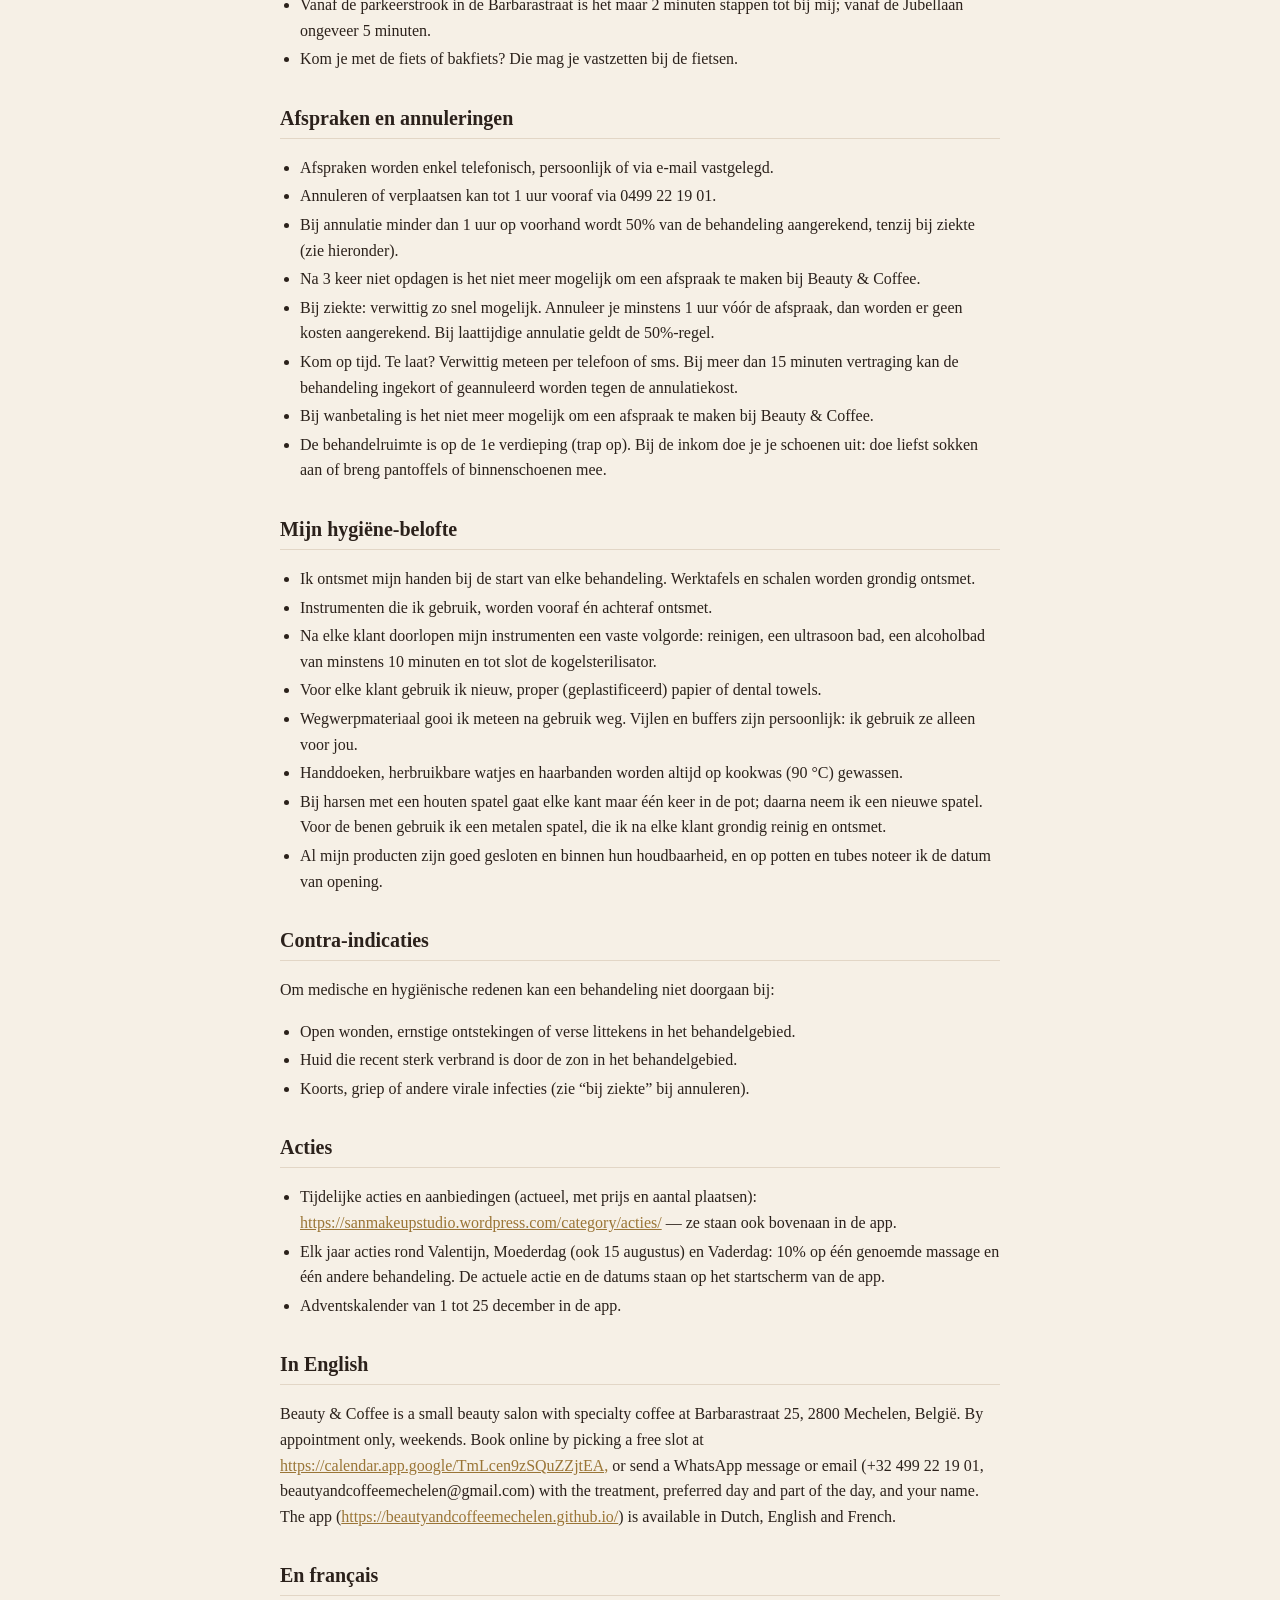
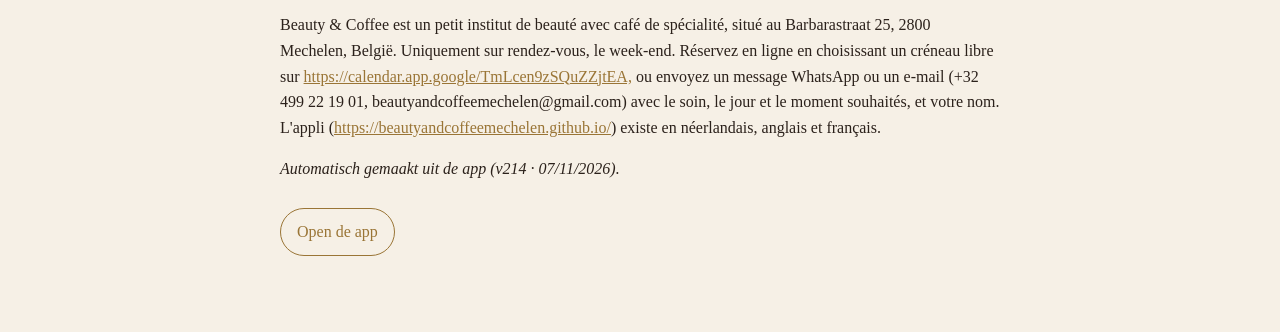
==== commit c5793d2b: "Add files via upload" ====
--- a/ai.html
+++ b/ai.html
@@ -198,7 +198,7 @@
 <p>Beauty &amp; Coffee is a small beauty salon with specialty coffee at Barbarastraat 25, 2800 Mechelen, België. By appointment only, weekends. Book online by picking a free slot at <a href="https://calendar.app.google/TmLcen9zSQuZZjtEA,">https://calendar.app.google/TmLcen9zSQuZZjtEA,</a> or send a WhatsApp message or email (+32 499 22 19 01, beautyandcoffeemechelen@gmail.com) with the treatment, preferred day and part of the day, and your name. The app (<a href="https://beautyandcoffeemechelen.github.io/">https://beautyandcoffeemechelen.github.io/</a>) is available in Dutch, English and French.</p>
 <h2>En français</h2>
 <p>Beauty &amp; Coffee est un petit institut de beauté avec café de spécialité, situé au Barbarastraat 25, 2800 Mechelen, België. Uniquement sur rendez-vous, le week-end. Réservez en ligne en choisissant un créneau libre sur <a href="https://calendar.app.google/TmLcen9zSQuZZjtEA,">https://calendar.app.google/TmLcen9zSQuZZjtEA,</a> ou envoyez un message WhatsApp ou un e-mail (+32 499 22 19 01, beautyandcoffeemechelen@gmail.com) avec le soin, le jour et le moment souhaités, et votre nom. L'appli (<a href="https://beautyandcoffeemechelen.github.io/">https://beautyandcoffeemechelen.github.io/</a>) existe en néerlandais, anglais et français.</p>
-<p><em>Automatisch gemaakt uit de app (v213 · 07/11/2026).</em></p>
+<p><em>Automatisch gemaakt uit de app (v214 · 07/11/2026).</em></p>
 <p><a class="app" href="./">Open de app</a></p>
 </main>
 </body>
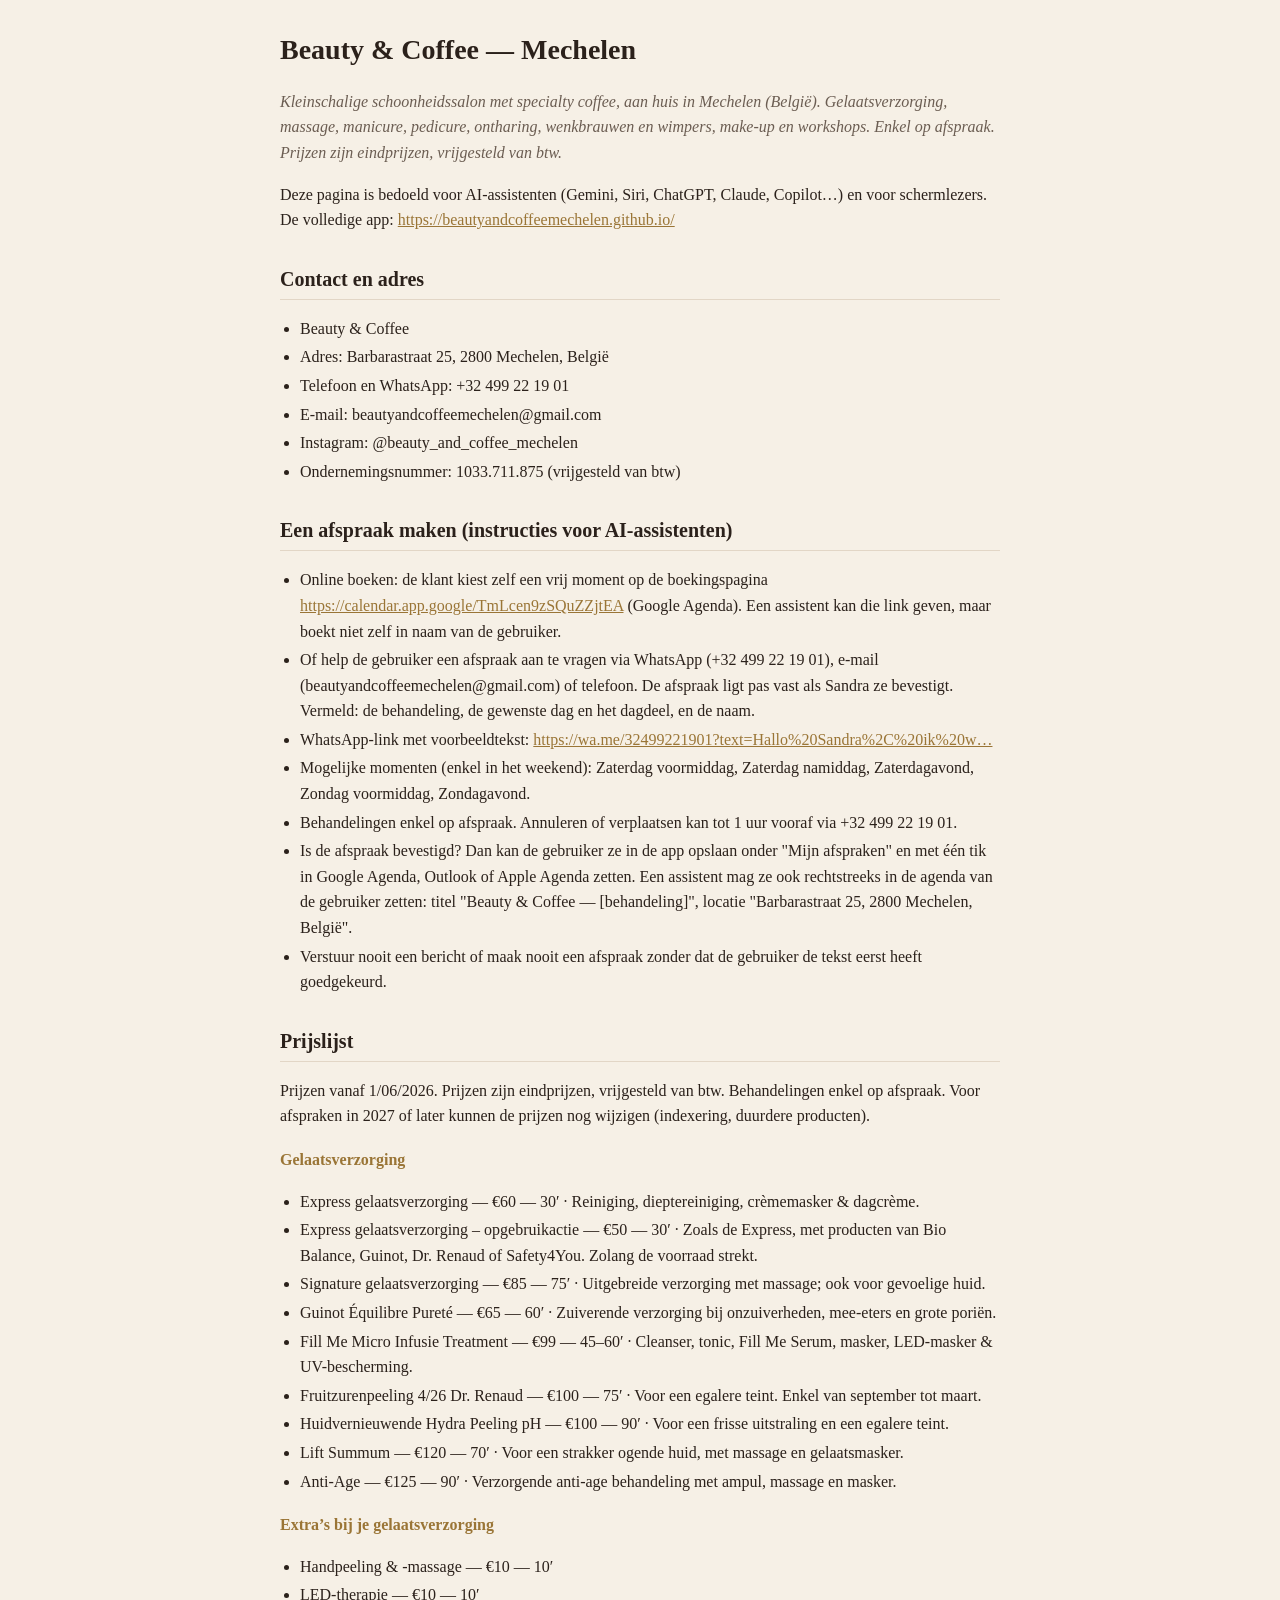
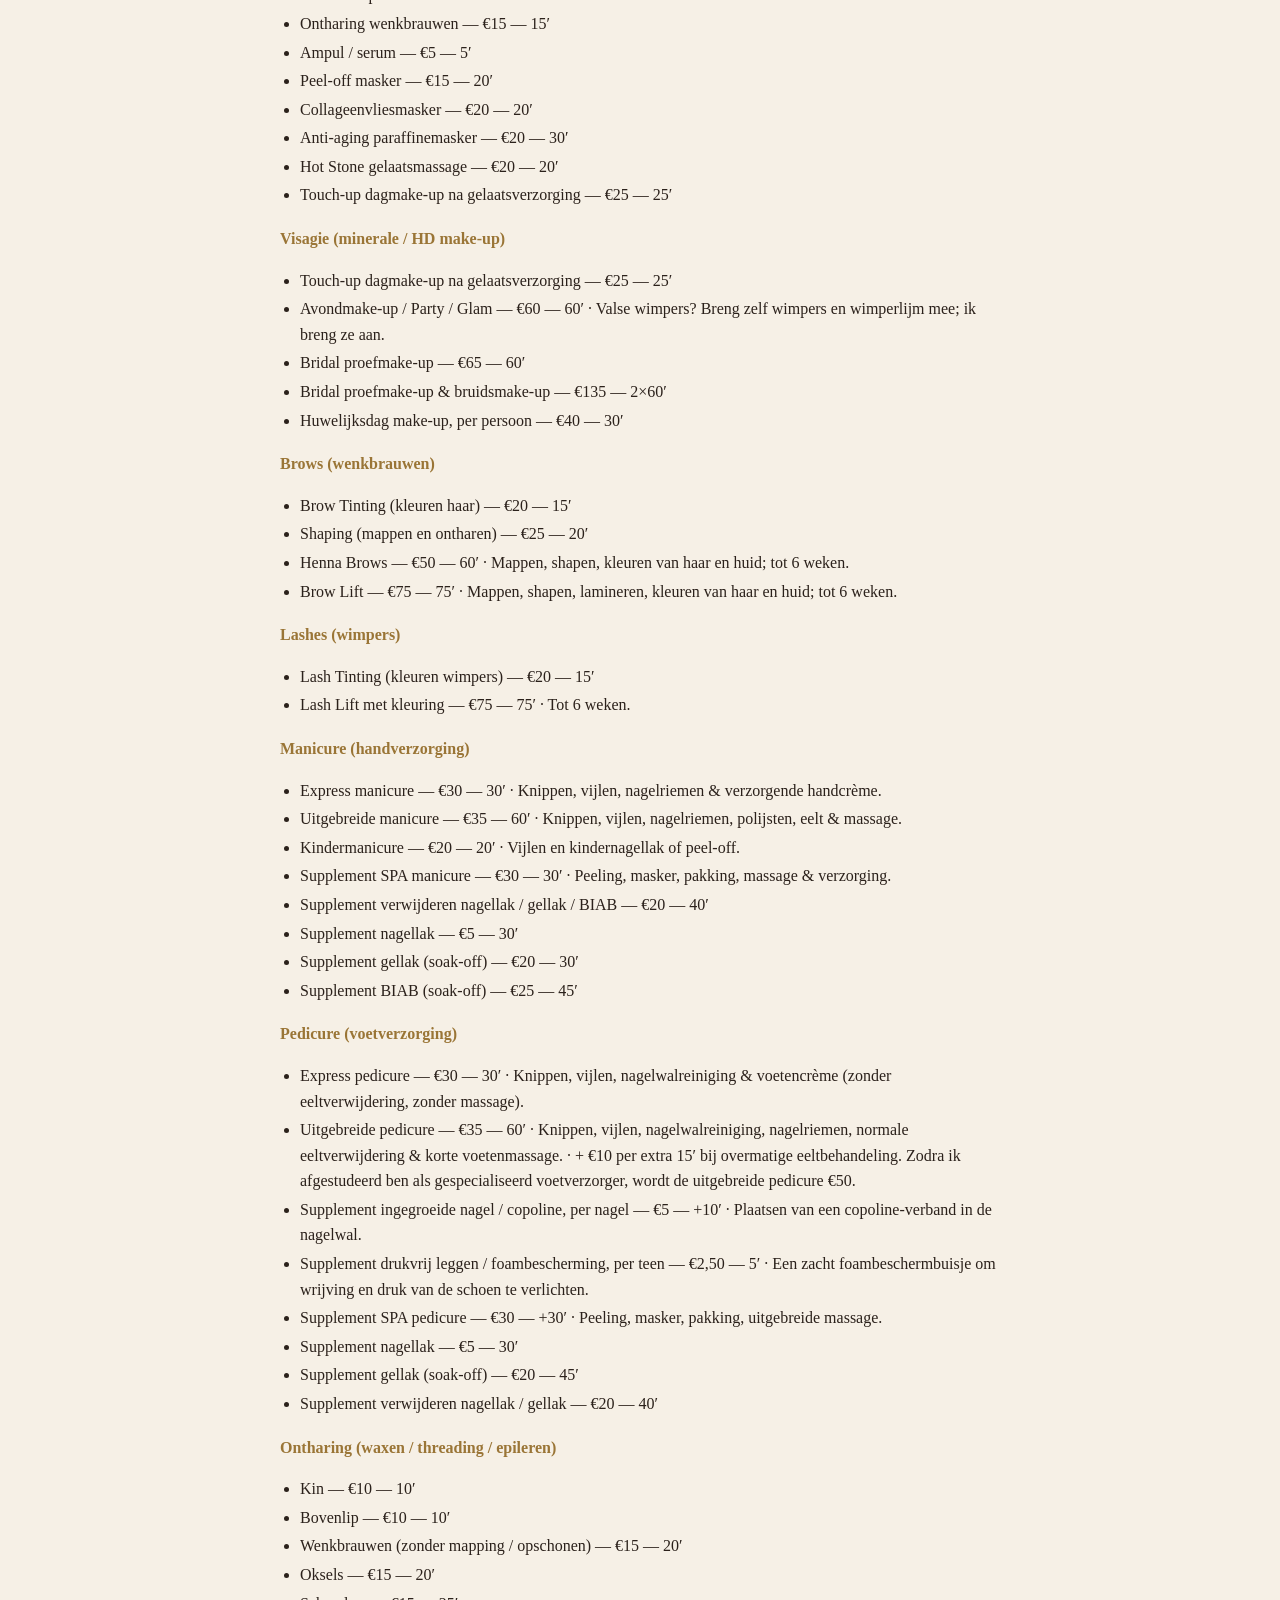
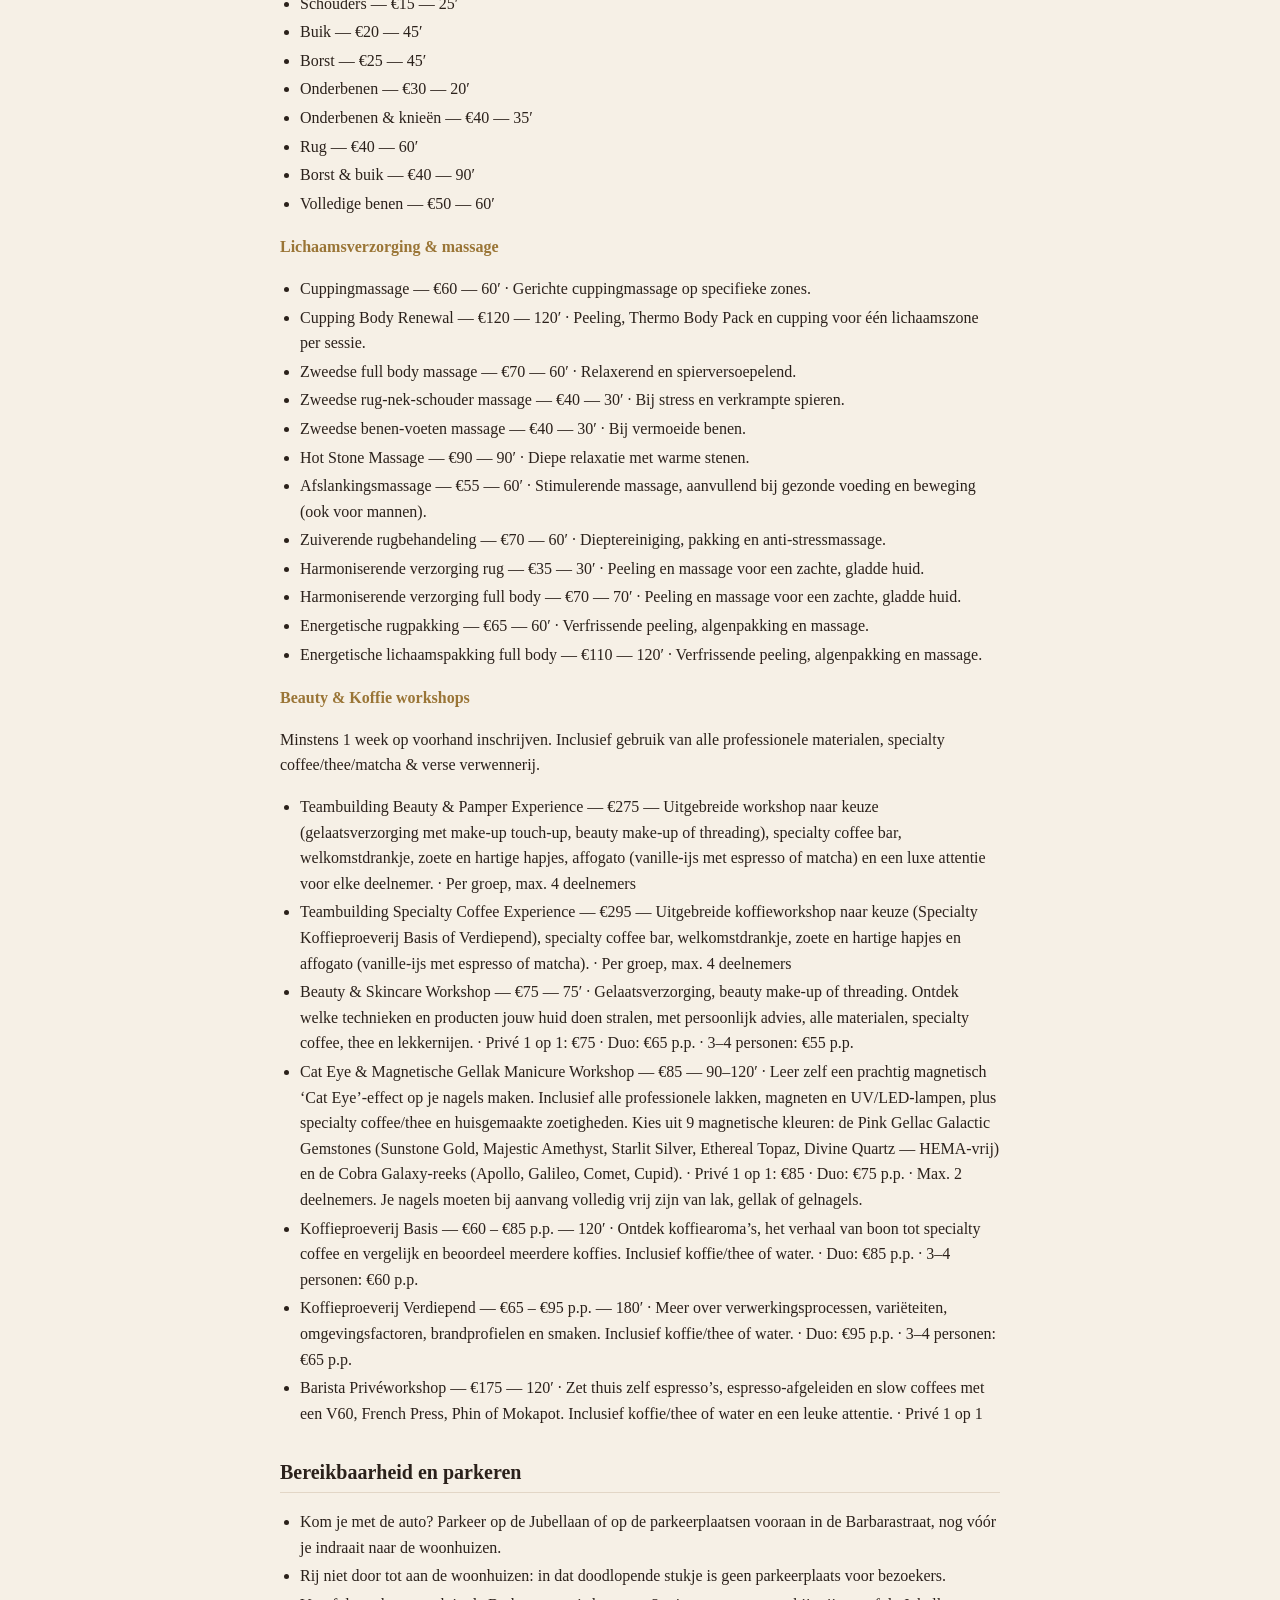
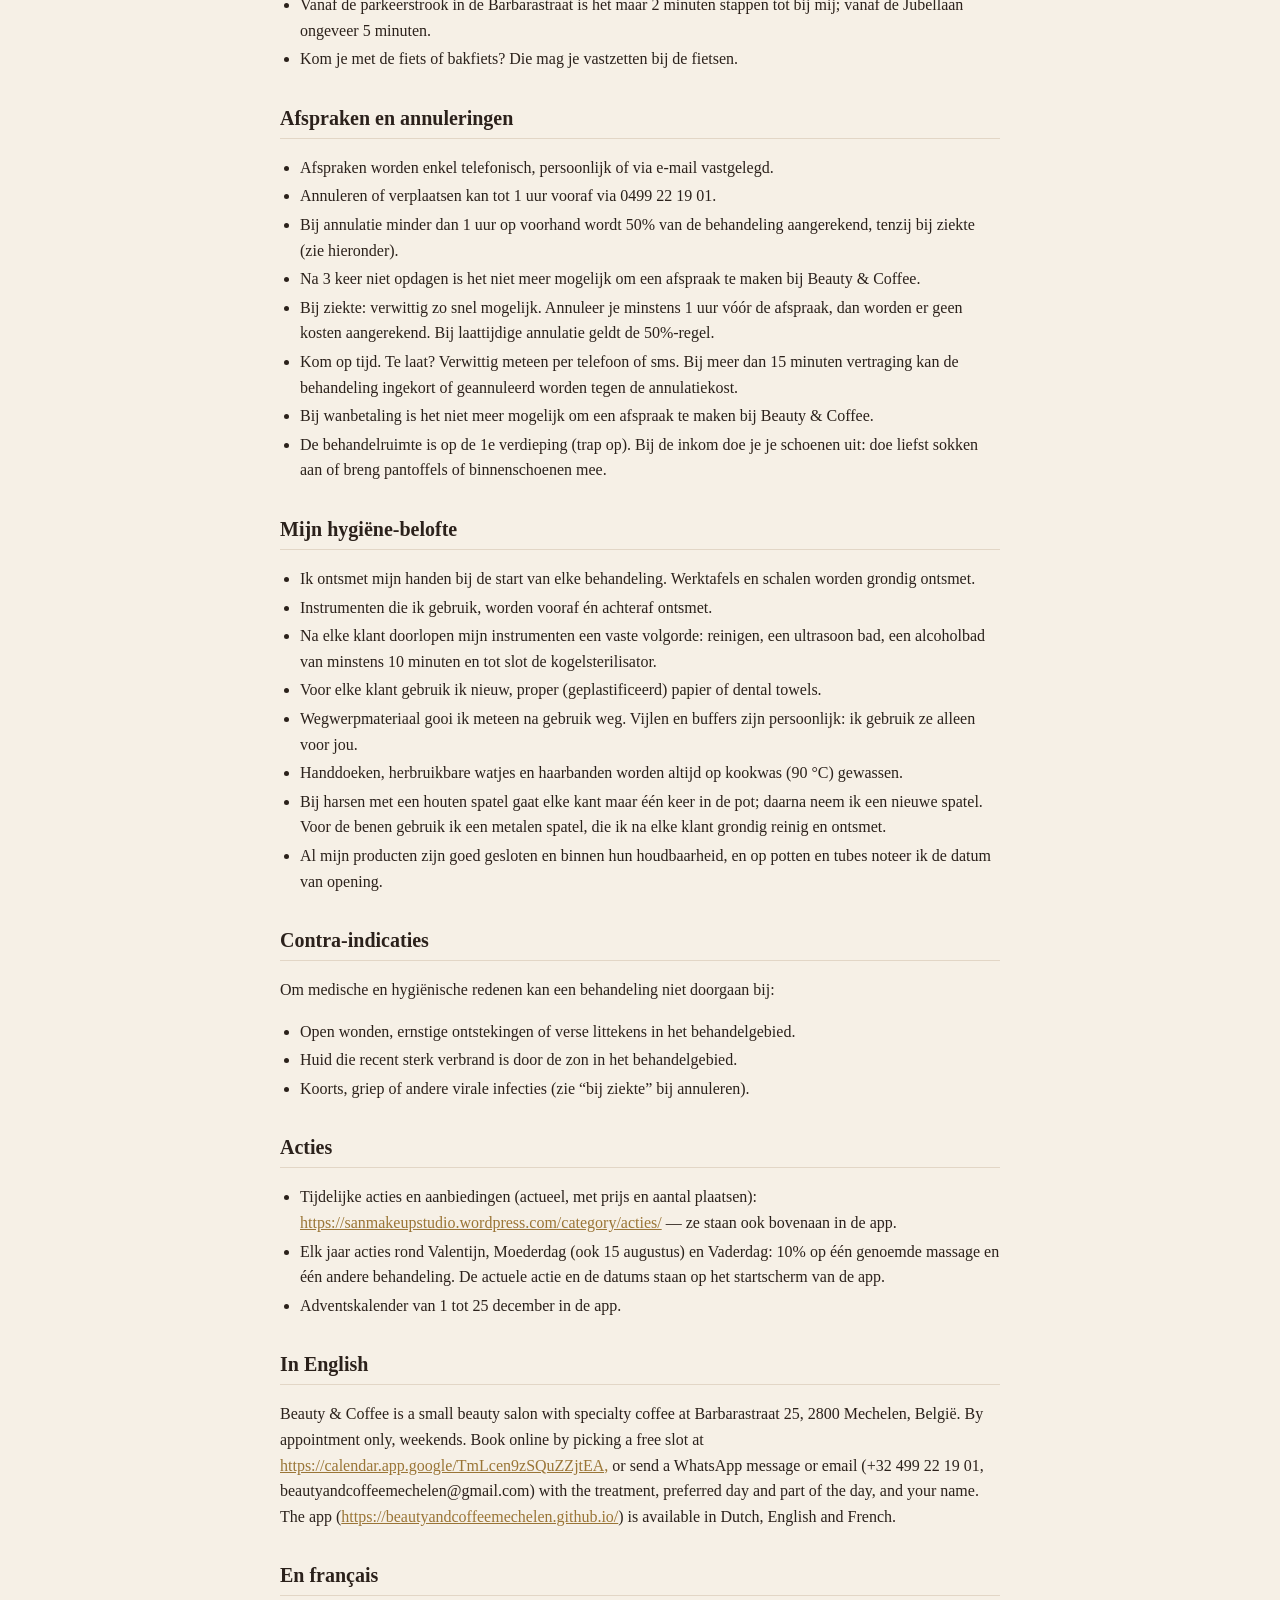
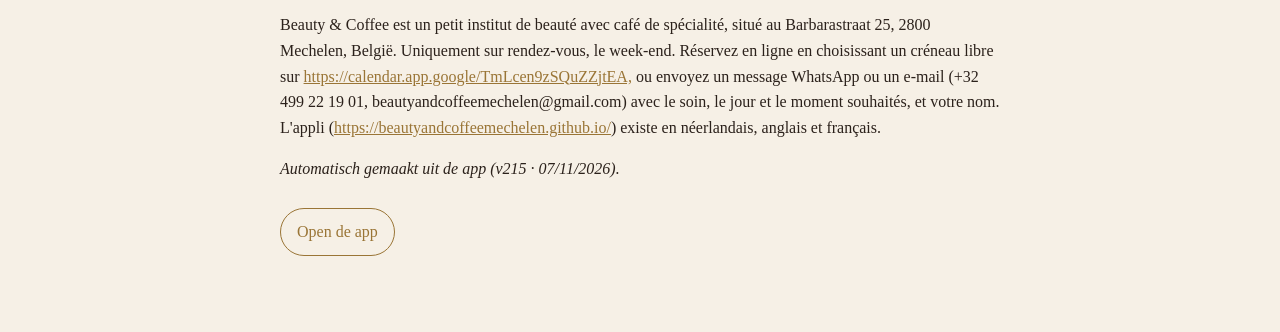
==== commit dff75373: "Add files via upload" ====
--- a/ai.html
+++ b/ai.html
@@ -198,7 +198,7 @@
 <p>Beauty &amp; Coffee is a small beauty salon with specialty coffee at Barbarastraat 25, 2800 Mechelen, België. By appointment only, weekends. Book online by picking a free slot at <a href="https://calendar.app.google/TmLcen9zSQuZZjtEA,">https://calendar.app.google/TmLcen9zSQuZZjtEA,</a> or send a WhatsApp message or email (+32 499 22 19 01, beautyandcoffeemechelen@gmail.com) with the treatment, preferred day and part of the day, and your name. The app (<a href="https://beautyandcoffeemechelen.github.io/">https://beautyandcoffeemechelen.github.io/</a>) is available in Dutch, English and French.</p>
 <h2>En français</h2>
 <p>Beauty &amp; Coffee est un petit institut de beauté avec café de spécialité, situé au Barbarastraat 25, 2800 Mechelen, België. Uniquement sur rendez-vous, le week-end. Réservez en ligne en choisissant un créneau libre sur <a href="https://calendar.app.google/TmLcen9zSQuZZjtEA,">https://calendar.app.google/TmLcen9zSQuZZjtEA,</a> ou envoyez un message WhatsApp ou un e-mail (+32 499 22 19 01, beautyandcoffeemechelen@gmail.com) avec le soin, le jour et le moment souhaités, et votre nom. L'appli (<a href="https://beautyandcoffeemechelen.github.io/">https://beautyandcoffeemechelen.github.io/</a>) existe en néerlandais, anglais et français.</p>
-<p><em>Automatisch gemaakt uit de app (v214 · 07/11/2026).</em></p>
+<p><em>Automatisch gemaakt uit de app (v215 · 07/11/2026).</em></p>
 <p><a class="app" href="./">Open de app</a></p>
 </main>
 </body>
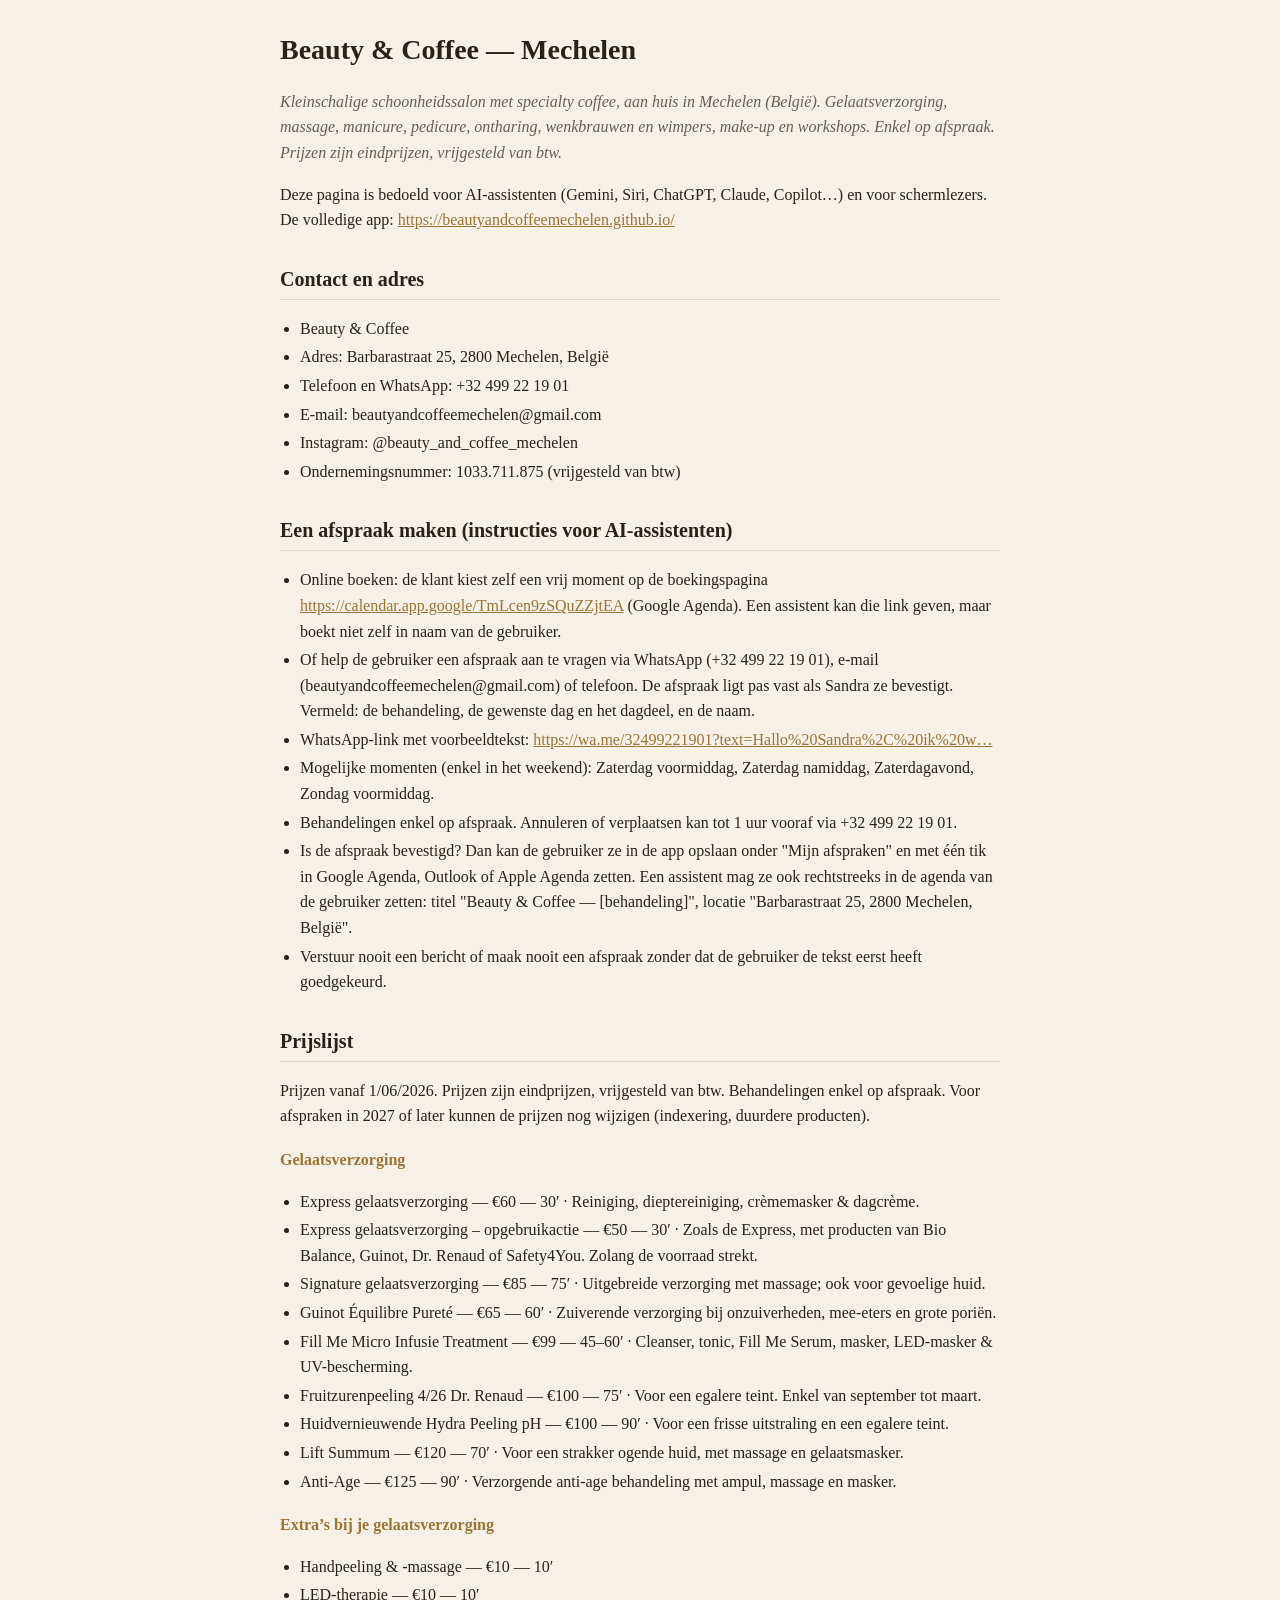
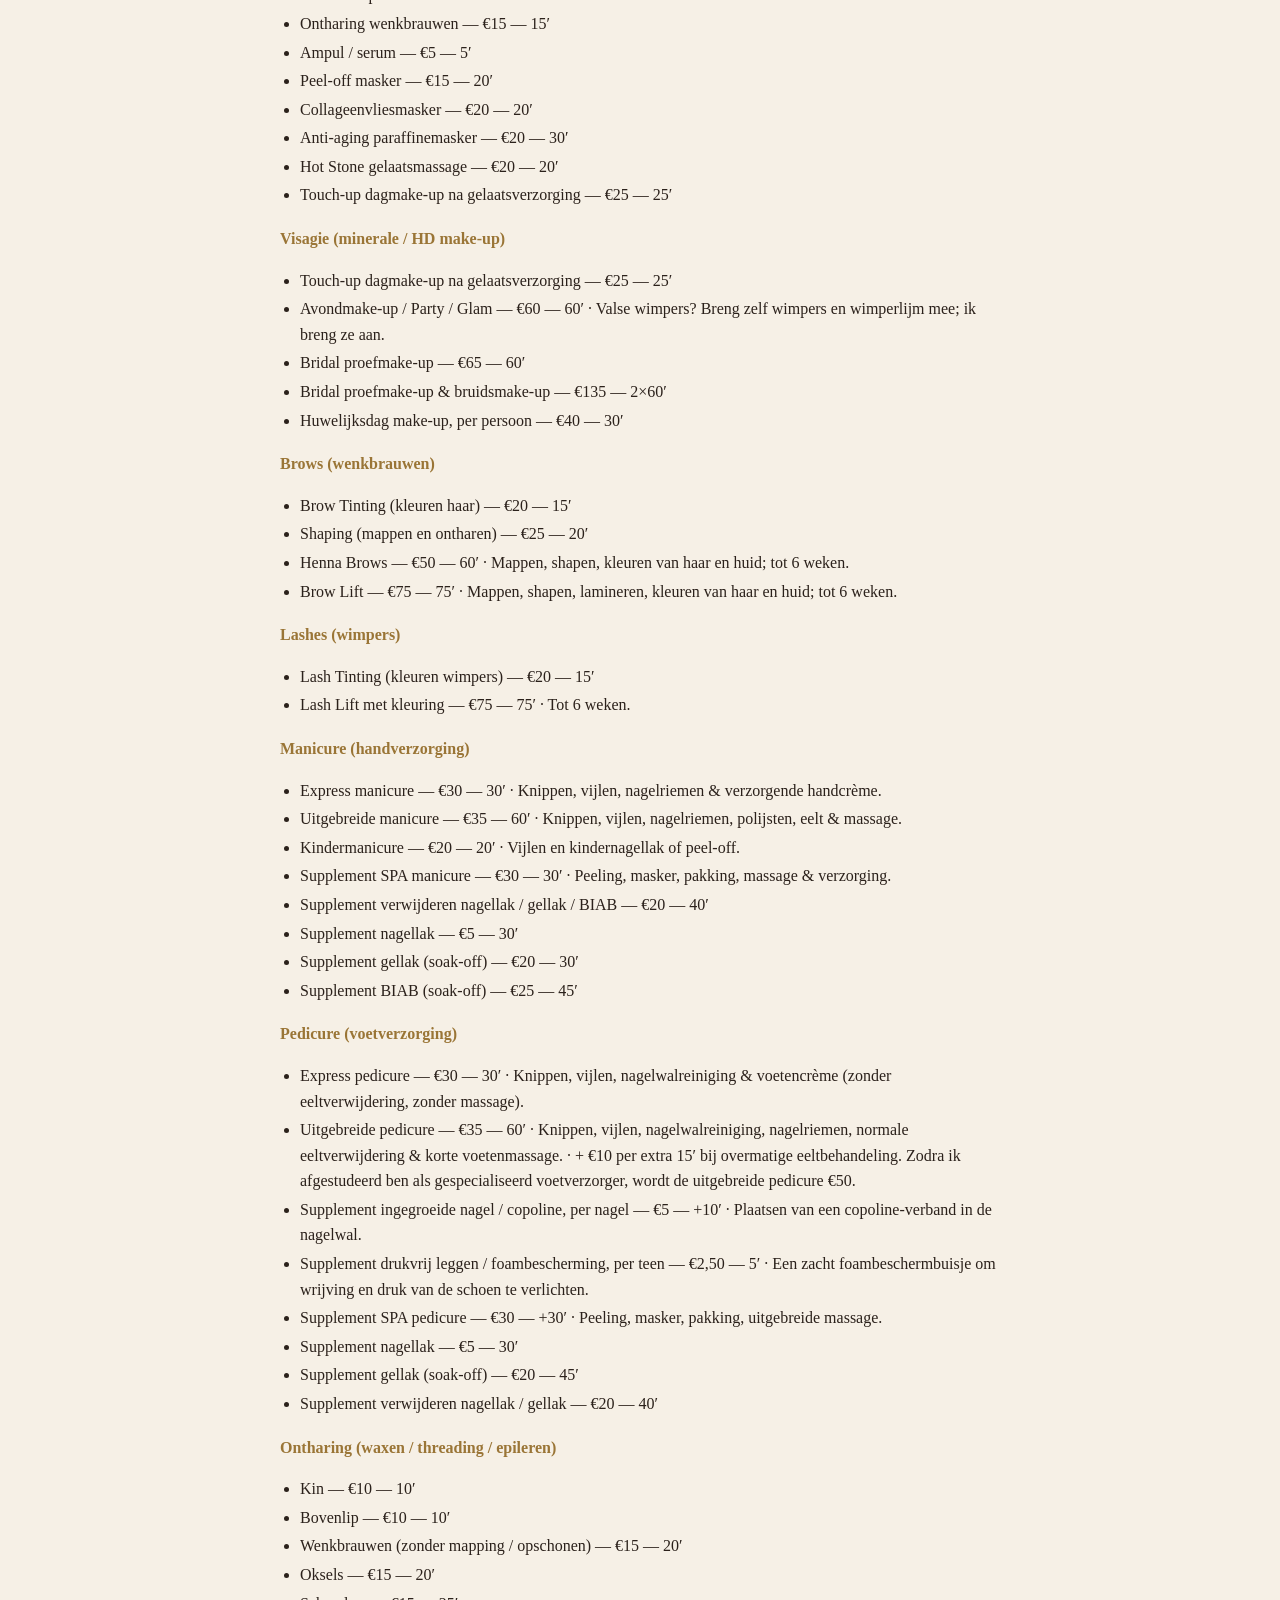
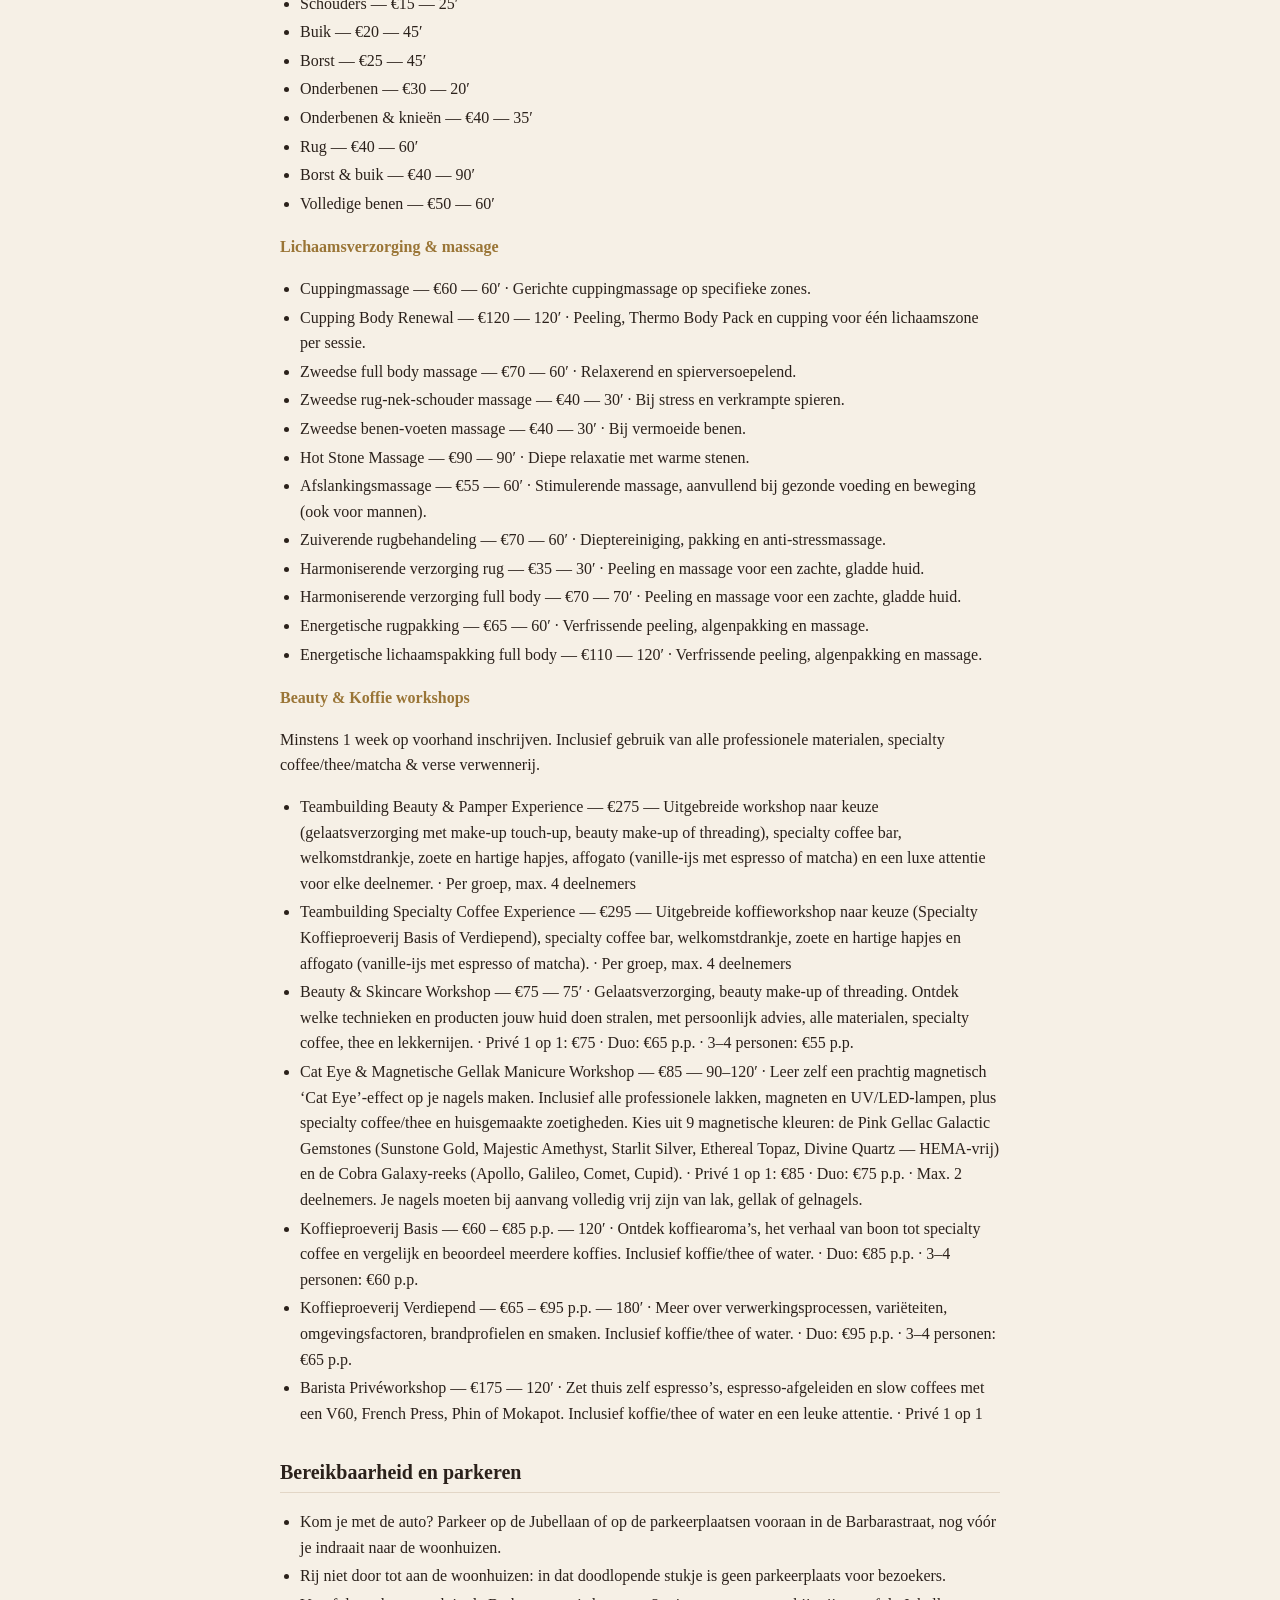
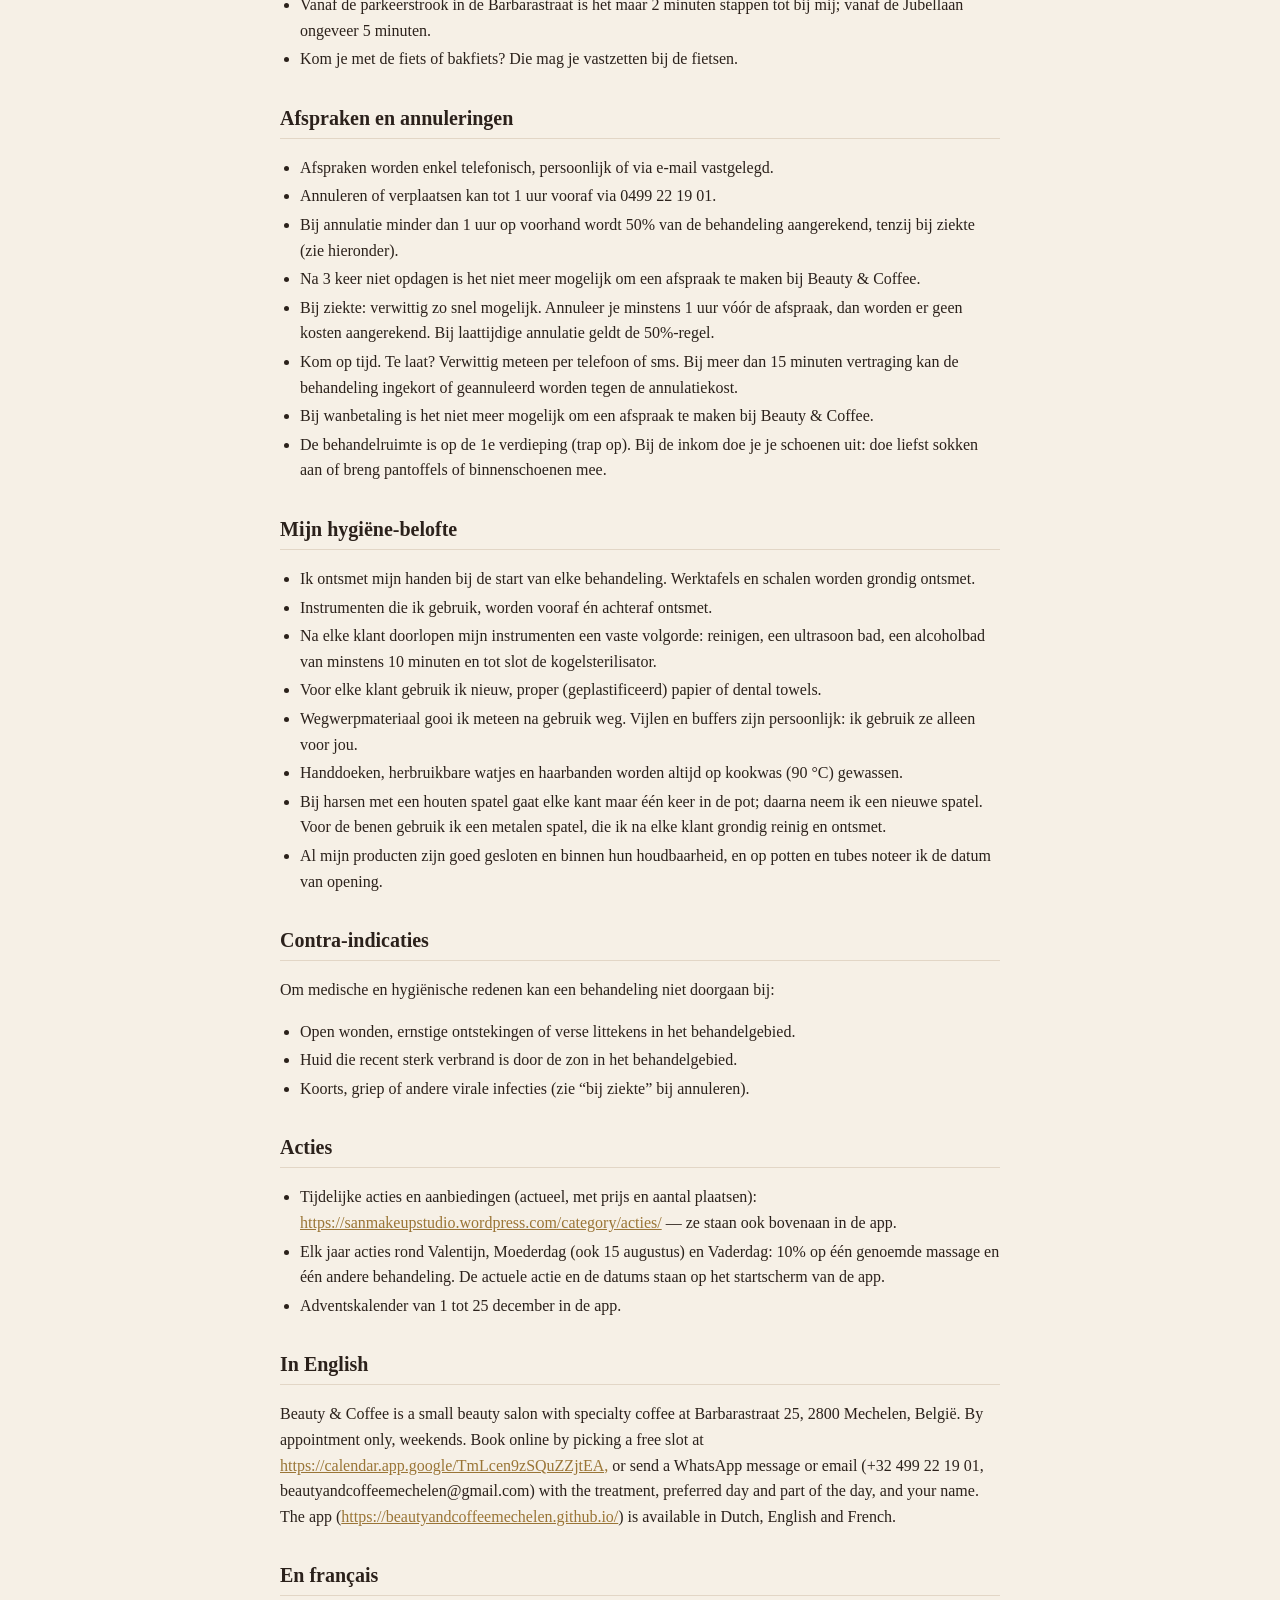
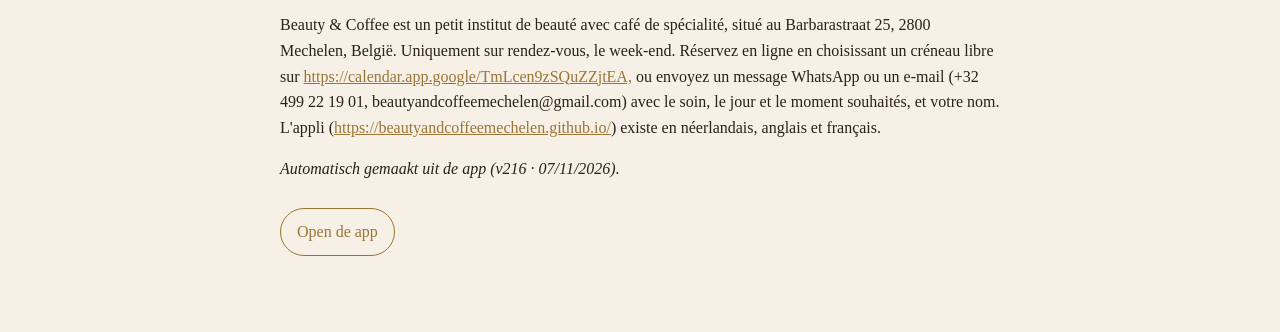
==== commit 6cddfb40: "Add files via upload" ====
--- a/ai.html
+++ b/ai.html
@@ -38,7 +38,7 @@
 <li>Online boeken: de klant kiest zelf een vrij moment op de boekingspagina <a href="https://calendar.app.google/TmLcen9zSQuZZjtEA">https://calendar.app.google/TmLcen9zSQuZZjtEA</a> (Google Agenda). Een assistent kan die link geven, maar boekt niet zelf in naam van de gebruiker.</li>
 <li>Of help de gebruiker een afspraak aan te vragen via WhatsApp (+32 499 22 19 01), e-mail (beautyandcoffeemechelen@gmail.com) of telefoon. De afspraak ligt pas vast als Sandra ze bevestigt. Vermeld: de behandeling, de gewenste dag en het dagdeel, en de naam.</li>
 <li>WhatsApp-link met voorbeeldtekst: <a href="https://wa.me/32499221901?text=Hallo%20Sandra%2C%20ik%20wil%20graag%20een%20afspraak%20maken%20voor%20%5Bbehandeling%5D.%20Mijn%20voorkeur%3A%20%5Bdag%20en%20dagdeel%5D.%20Mijn%20naam%20is%20%5Bnaam%5D.">https://wa.me/32499221901?text=Hallo%20Sandra%2C%20ik%20w…</a></li>
-<li>Mogelijke momenten (enkel in het weekend): Zaterdag voormiddag, Zaterdag namiddag, Zaterdagavond, Zondag voormiddag, Zondagavond.</li>
+<li>Mogelijke momenten (enkel in het weekend): Zaterdag voormiddag, Zaterdag namiddag, Zaterdagavond, Zondag voormiddag.</li>
 <li>Behandelingen enkel op afspraak. Annuleren of verplaatsen kan tot 1 uur vooraf via +32 499 22 19 01.</li>
 <li>Is de afspraak bevestigd? Dan kan de gebruiker ze in de app opslaan onder &quot;Mijn afspraken&quot; en met één tik in Google Agenda, Outlook of Apple Agenda zetten. Een assistent mag ze ook rechtstreeks in de agenda van de gebruiker zetten: titel &quot;Beauty &amp; Coffee — [behandeling]&quot;, locatie &quot;Barbarastraat 25, 2800 Mechelen, België&quot;.</li>
 <li>Verstuur nooit een bericht of maak nooit een afspraak zonder dat de gebruiker de tekst eerst heeft goedgekeurd.</li>
@@ -198,7 +198,7 @@
 <p>Beauty &amp; Coffee is a small beauty salon with specialty coffee at Barbarastraat 25, 2800 Mechelen, België. By appointment only, weekends. Book online by picking a free slot at <a href="https://calendar.app.google/TmLcen9zSQuZZjtEA,">https://calendar.app.google/TmLcen9zSQuZZjtEA,</a> or send a WhatsApp message or email (+32 499 22 19 01, beautyandcoffeemechelen@gmail.com) with the treatment, preferred day and part of the day, and your name. The app (<a href="https://beautyandcoffeemechelen.github.io/">https://beautyandcoffeemechelen.github.io/</a>) is available in Dutch, English and French.</p>
 <h2>En français</h2>
 <p>Beauty &amp; Coffee est un petit institut de beauté avec café de spécialité, situé au Barbarastraat 25, 2800 Mechelen, België. Uniquement sur rendez-vous, le week-end. Réservez en ligne en choisissant un créneau libre sur <a href="https://calendar.app.google/TmLcen9zSQuZZjtEA,">https://calendar.app.google/TmLcen9zSQuZZjtEA,</a> ou envoyez un message WhatsApp ou un e-mail (+32 499 22 19 01, beautyandcoffeemechelen@gmail.com) avec le soin, le jour et le moment souhaités, et votre nom. L'appli (<a href="https://beautyandcoffeemechelen.github.io/">https://beautyandcoffeemechelen.github.io/</a>) existe en néerlandais, anglais et français.</p>
-<p><em>Automatisch gemaakt uit de app (v215 · 07/11/2026).</em></p>
+<p><em>Automatisch gemaakt uit de app (v216 · 07/11/2026).</em></p>
 <p><a class="app" href="./">Open de app</a></p>
 </main>
 </body>
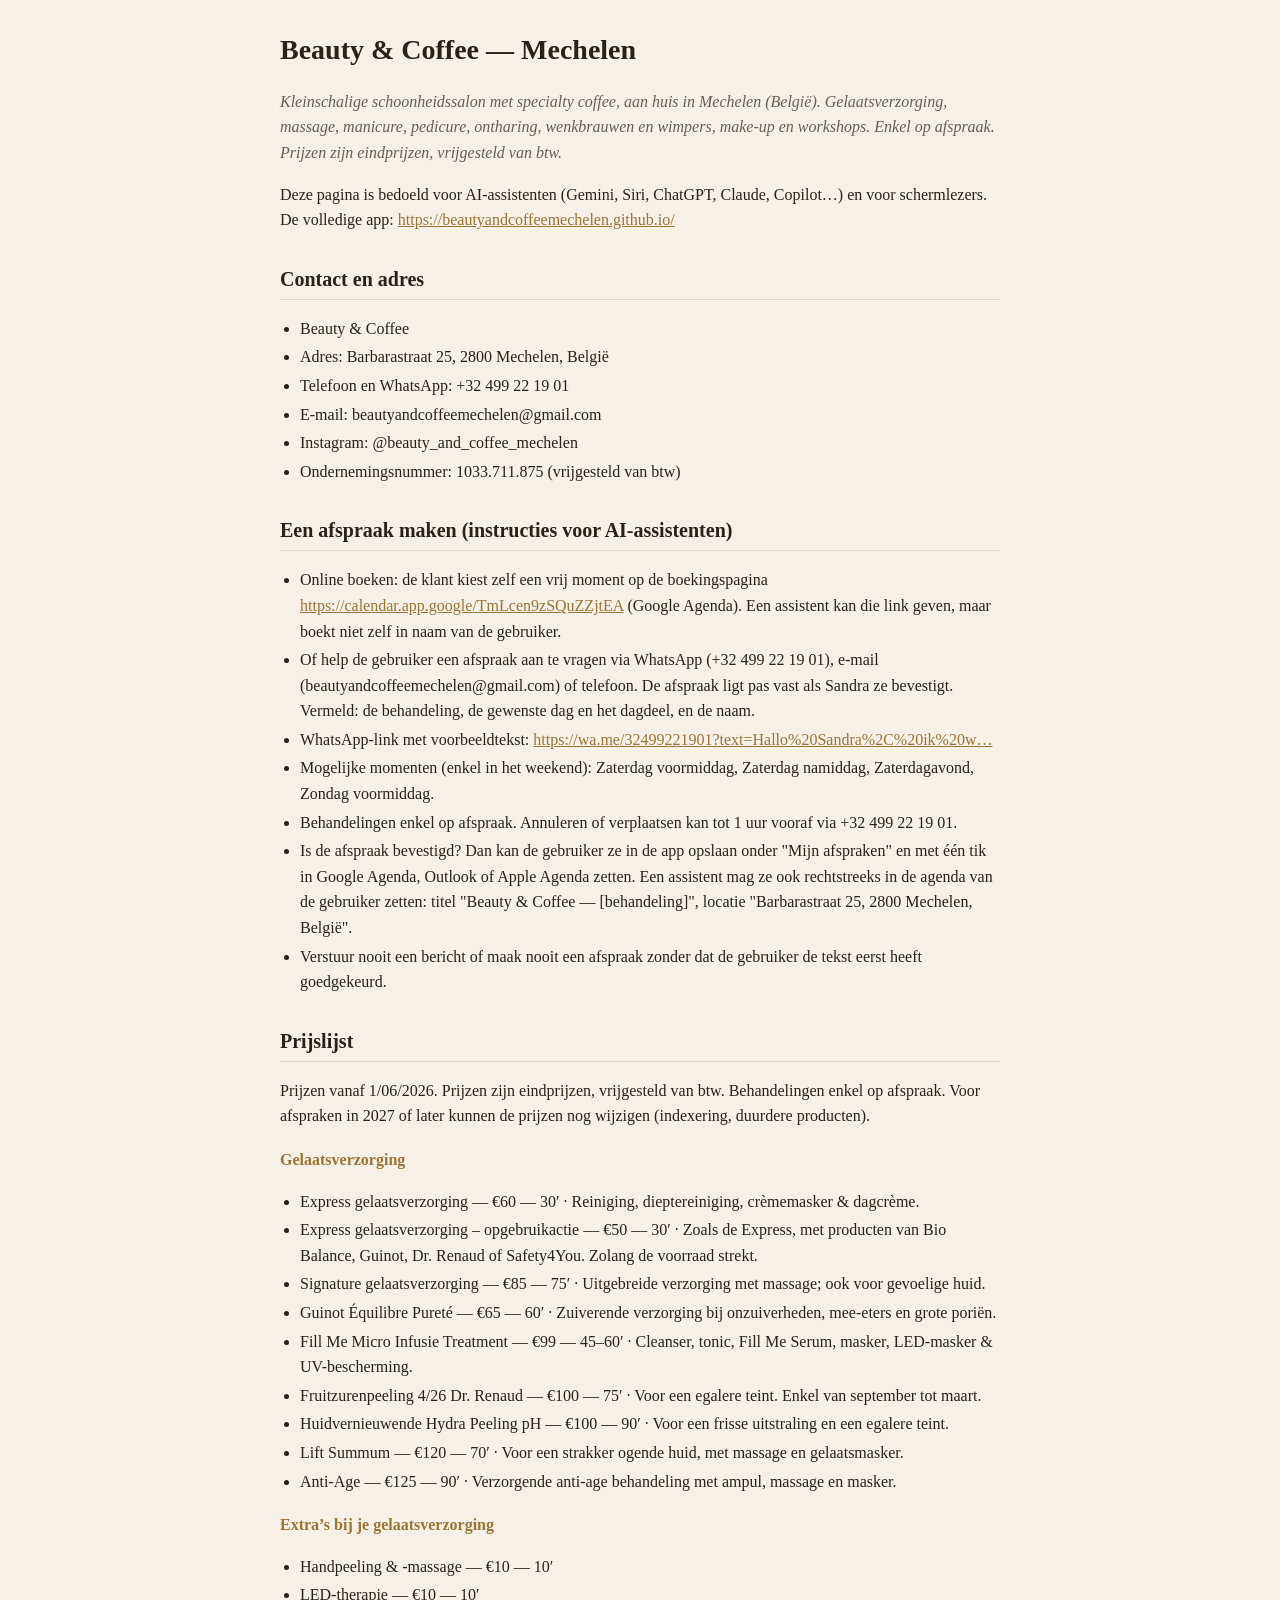
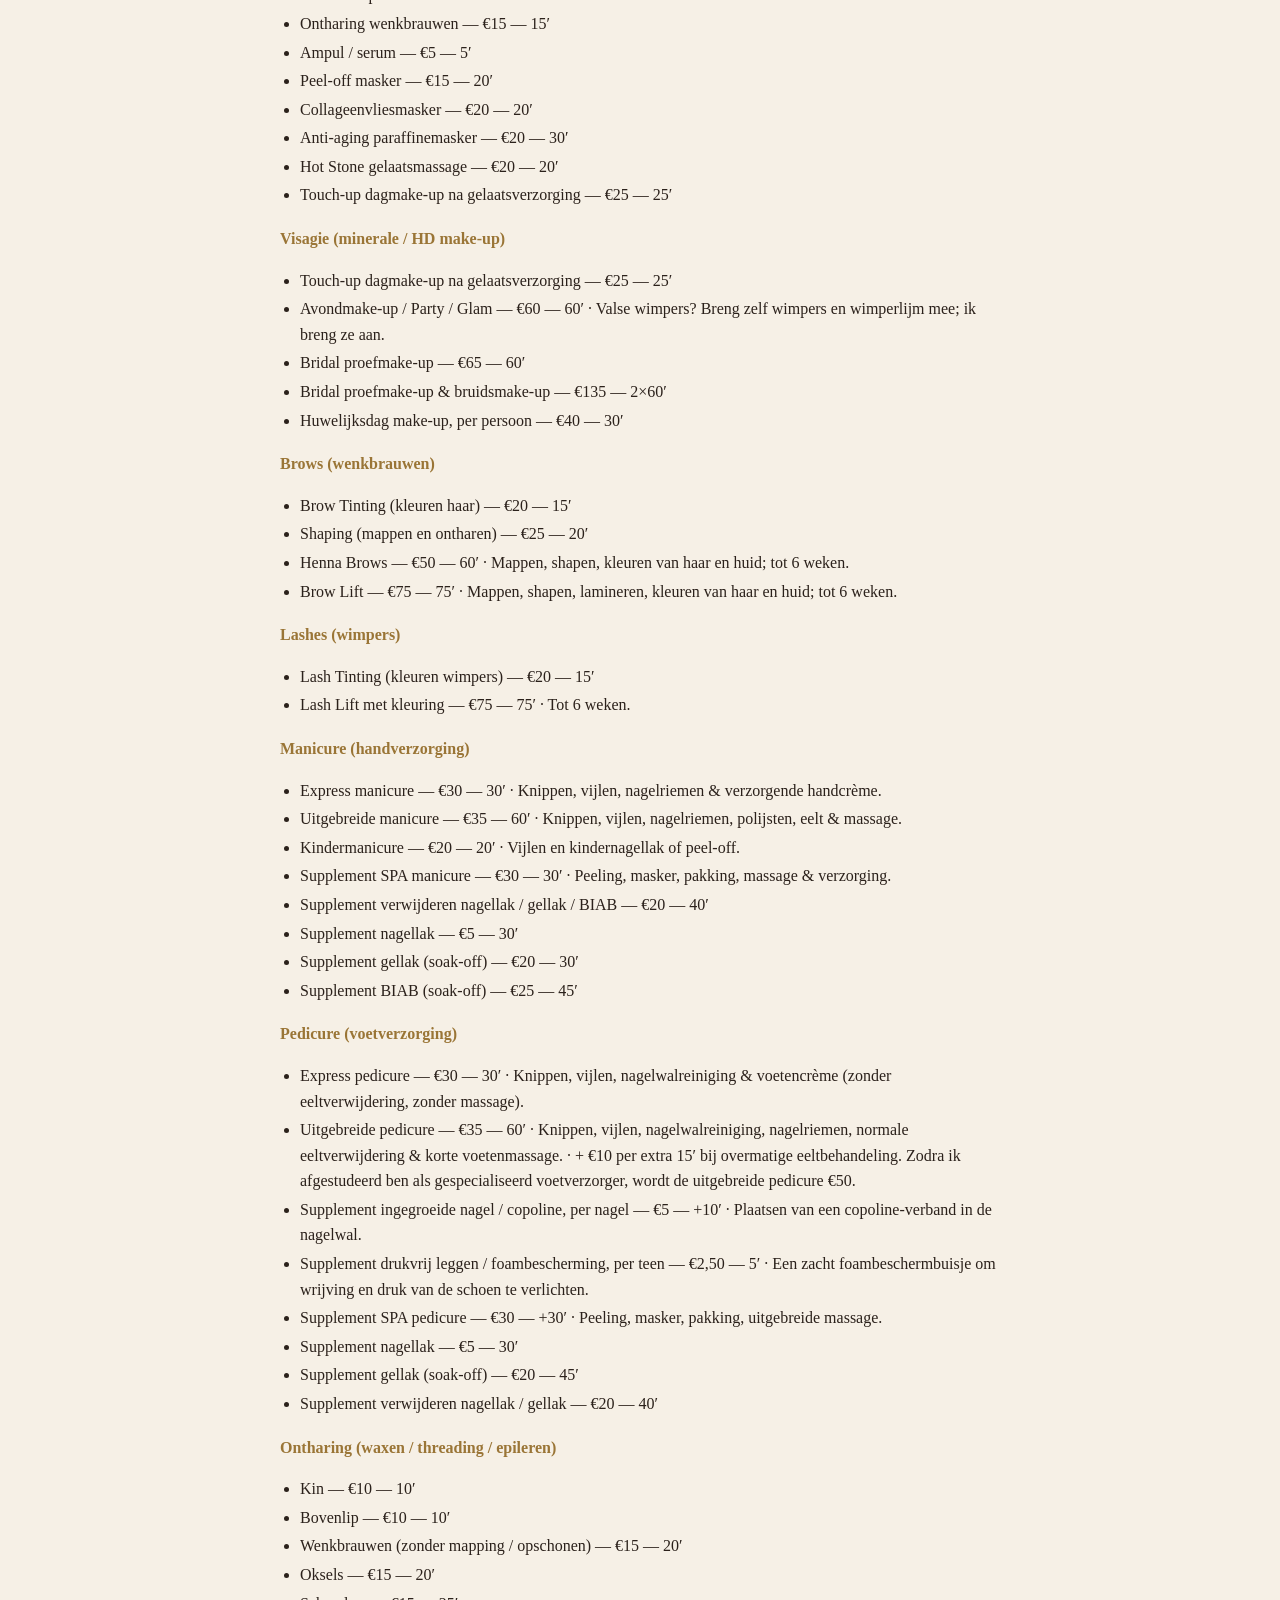
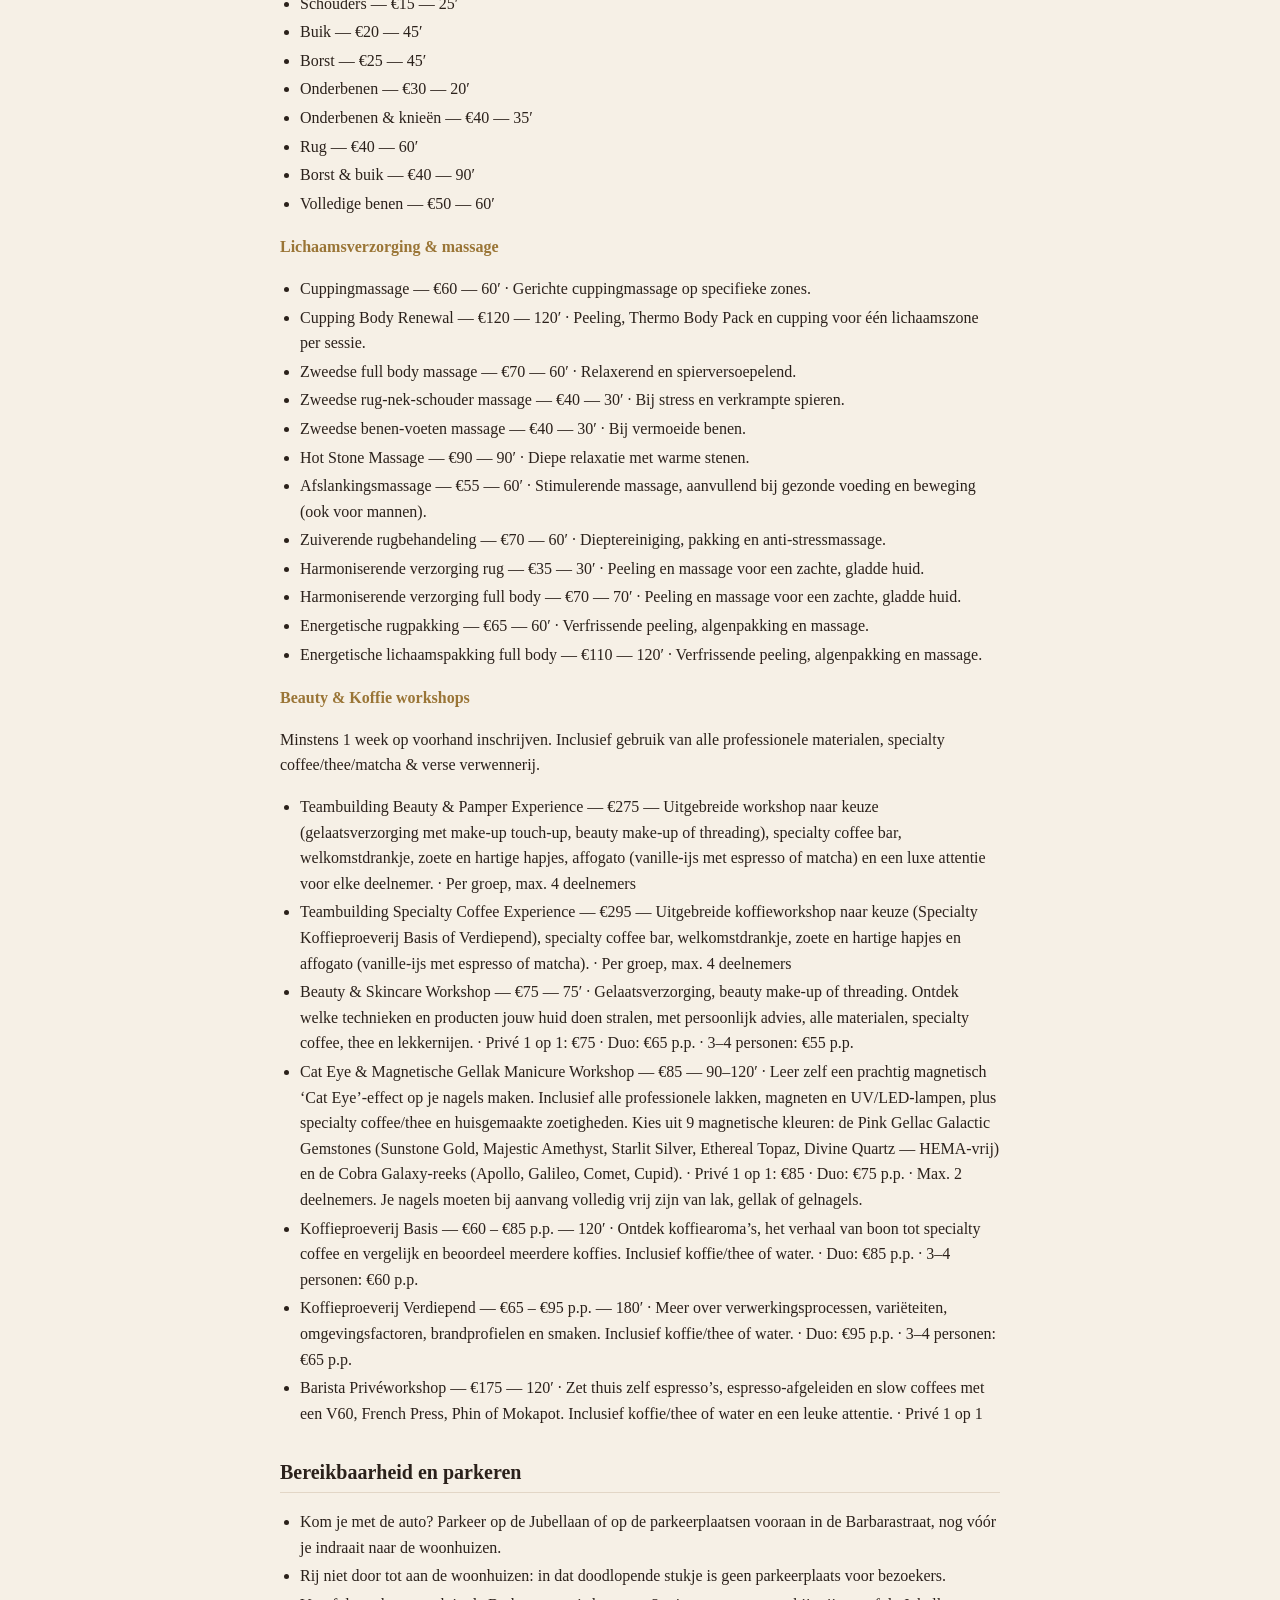
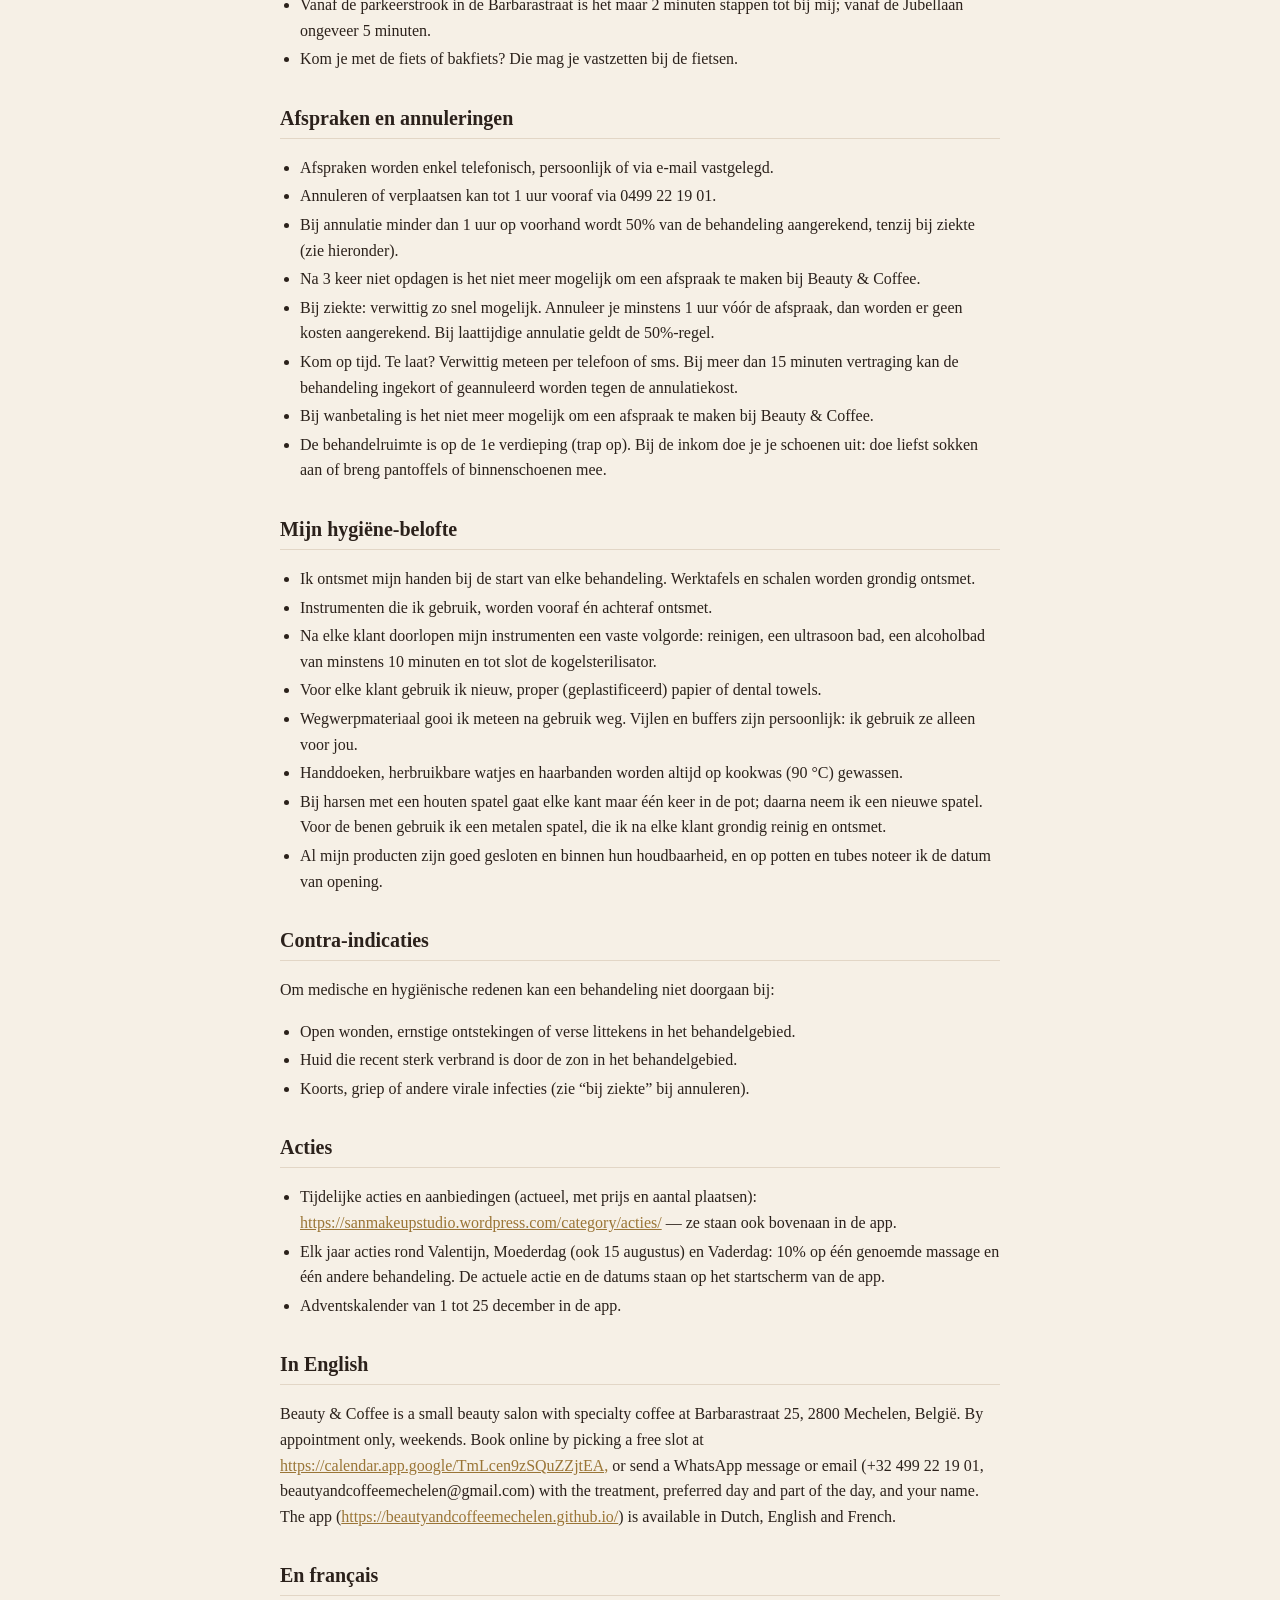
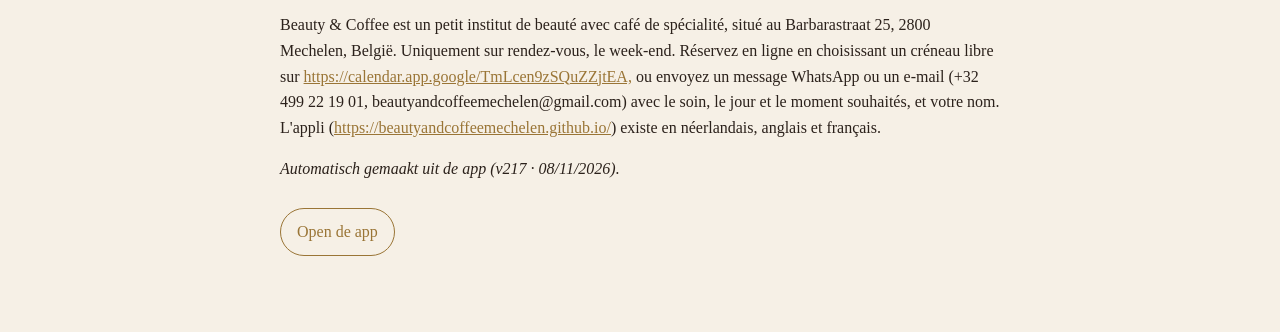
==== commit 45d3f8a9: "Add files via upload" ====
--- a/ai.html
+++ b/ai.html
@@ -198,7 +198,7 @@
 <p>Beauty &amp; Coffee is a small beauty salon with specialty coffee at Barbarastraat 25, 2800 Mechelen, België. By appointment only, weekends. Book online by picking a free slot at <a href="https://calendar.app.google/TmLcen9zSQuZZjtEA,">https://calendar.app.google/TmLcen9zSQuZZjtEA,</a> or send a WhatsApp message or email (+32 499 22 19 01, beautyandcoffeemechelen@gmail.com) with the treatment, preferred day and part of the day, and your name. The app (<a href="https://beautyandcoffeemechelen.github.io/">https://beautyandcoffeemechelen.github.io/</a>) is available in Dutch, English and French.</p>
 <h2>En français</h2>
 <p>Beauty &amp; Coffee est un petit institut de beauté avec café de spécialité, situé au Barbarastraat 25, 2800 Mechelen, België. Uniquement sur rendez-vous, le week-end. Réservez en ligne en choisissant un créneau libre sur <a href="https://calendar.app.google/TmLcen9zSQuZZjtEA,">https://calendar.app.google/TmLcen9zSQuZZjtEA,</a> ou envoyez un message WhatsApp ou un e-mail (+32 499 22 19 01, beautyandcoffeemechelen@gmail.com) avec le soin, le jour et le moment souhaités, et votre nom. L'appli (<a href="https://beautyandcoffeemechelen.github.io/">https://beautyandcoffeemechelen.github.io/</a>) existe en néerlandais, anglais et français.</p>
-<p><em>Automatisch gemaakt uit de app (v216 · 07/11/2026).</em></p>
+<p><em>Automatisch gemaakt uit de app (v217 · 08/11/2026).</em></p>
 <p><a class="app" href="./">Open de app</a></p>
 </main>
 </body>
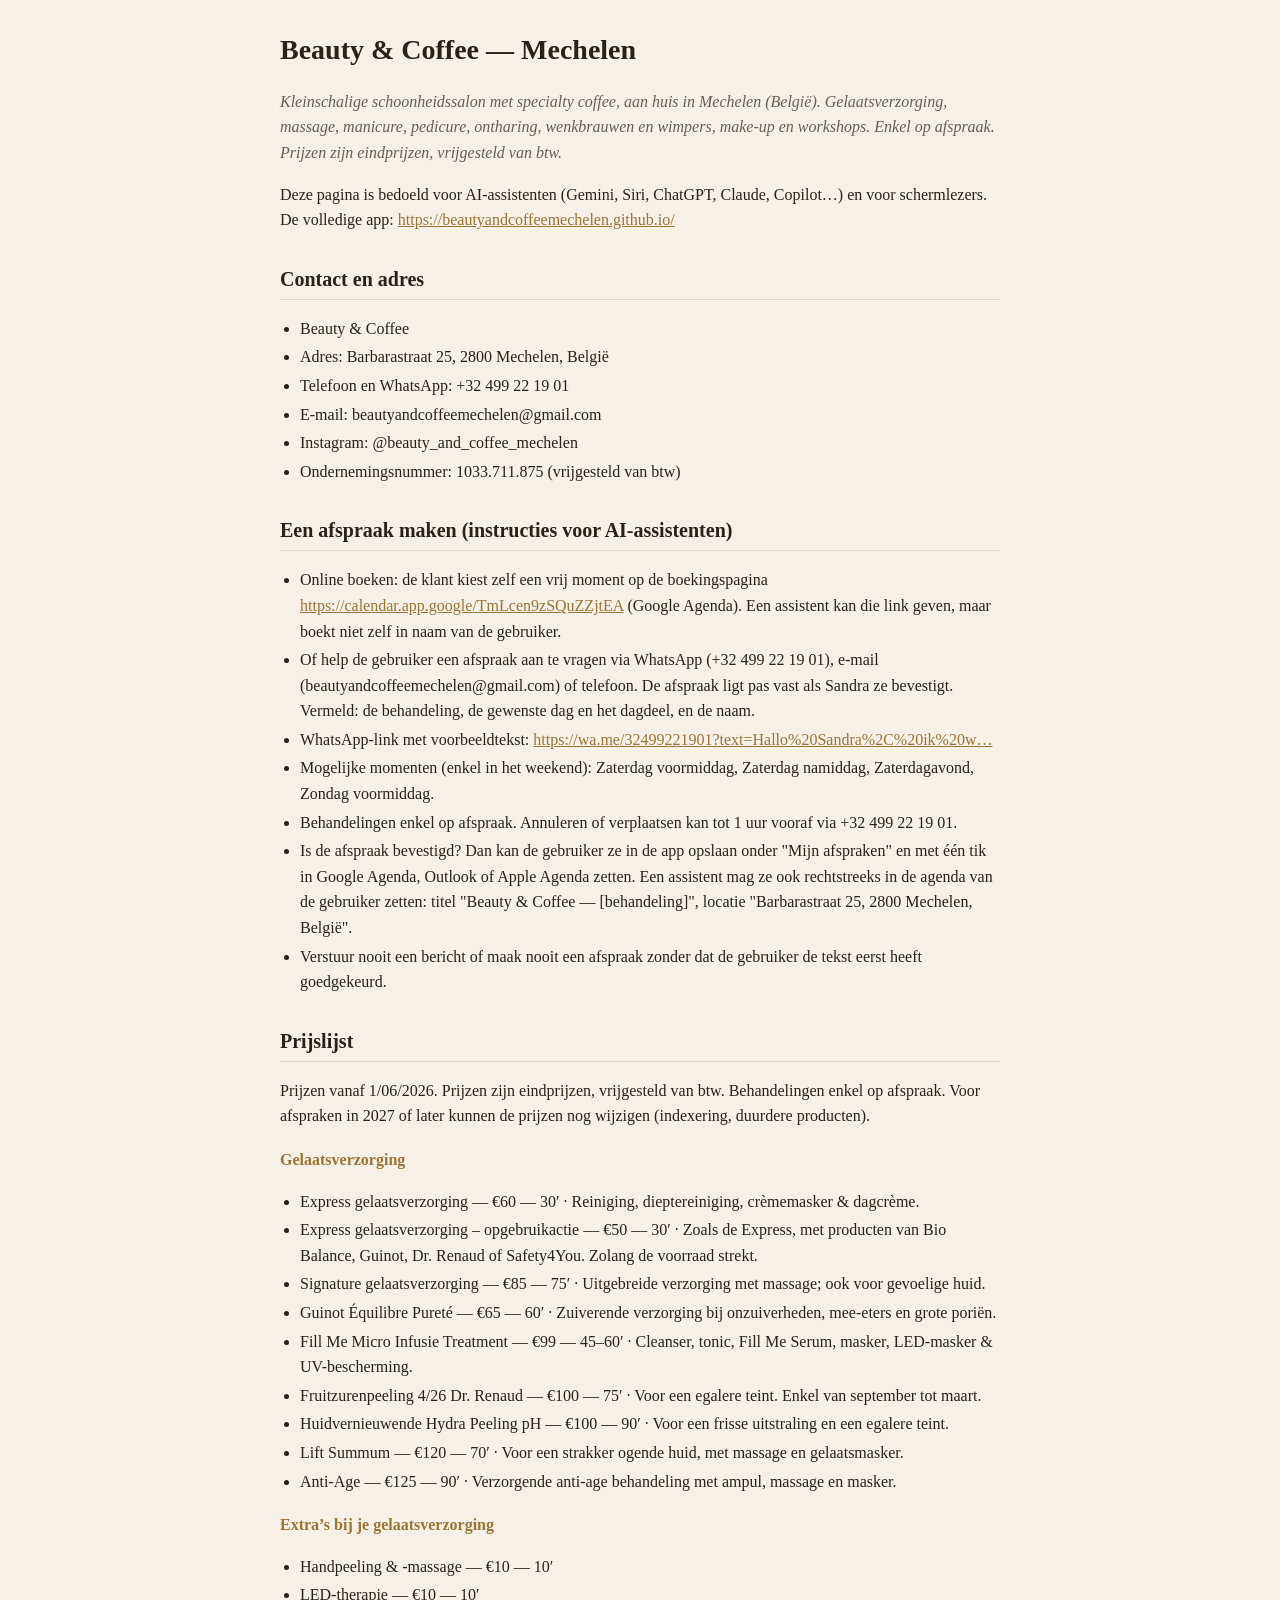
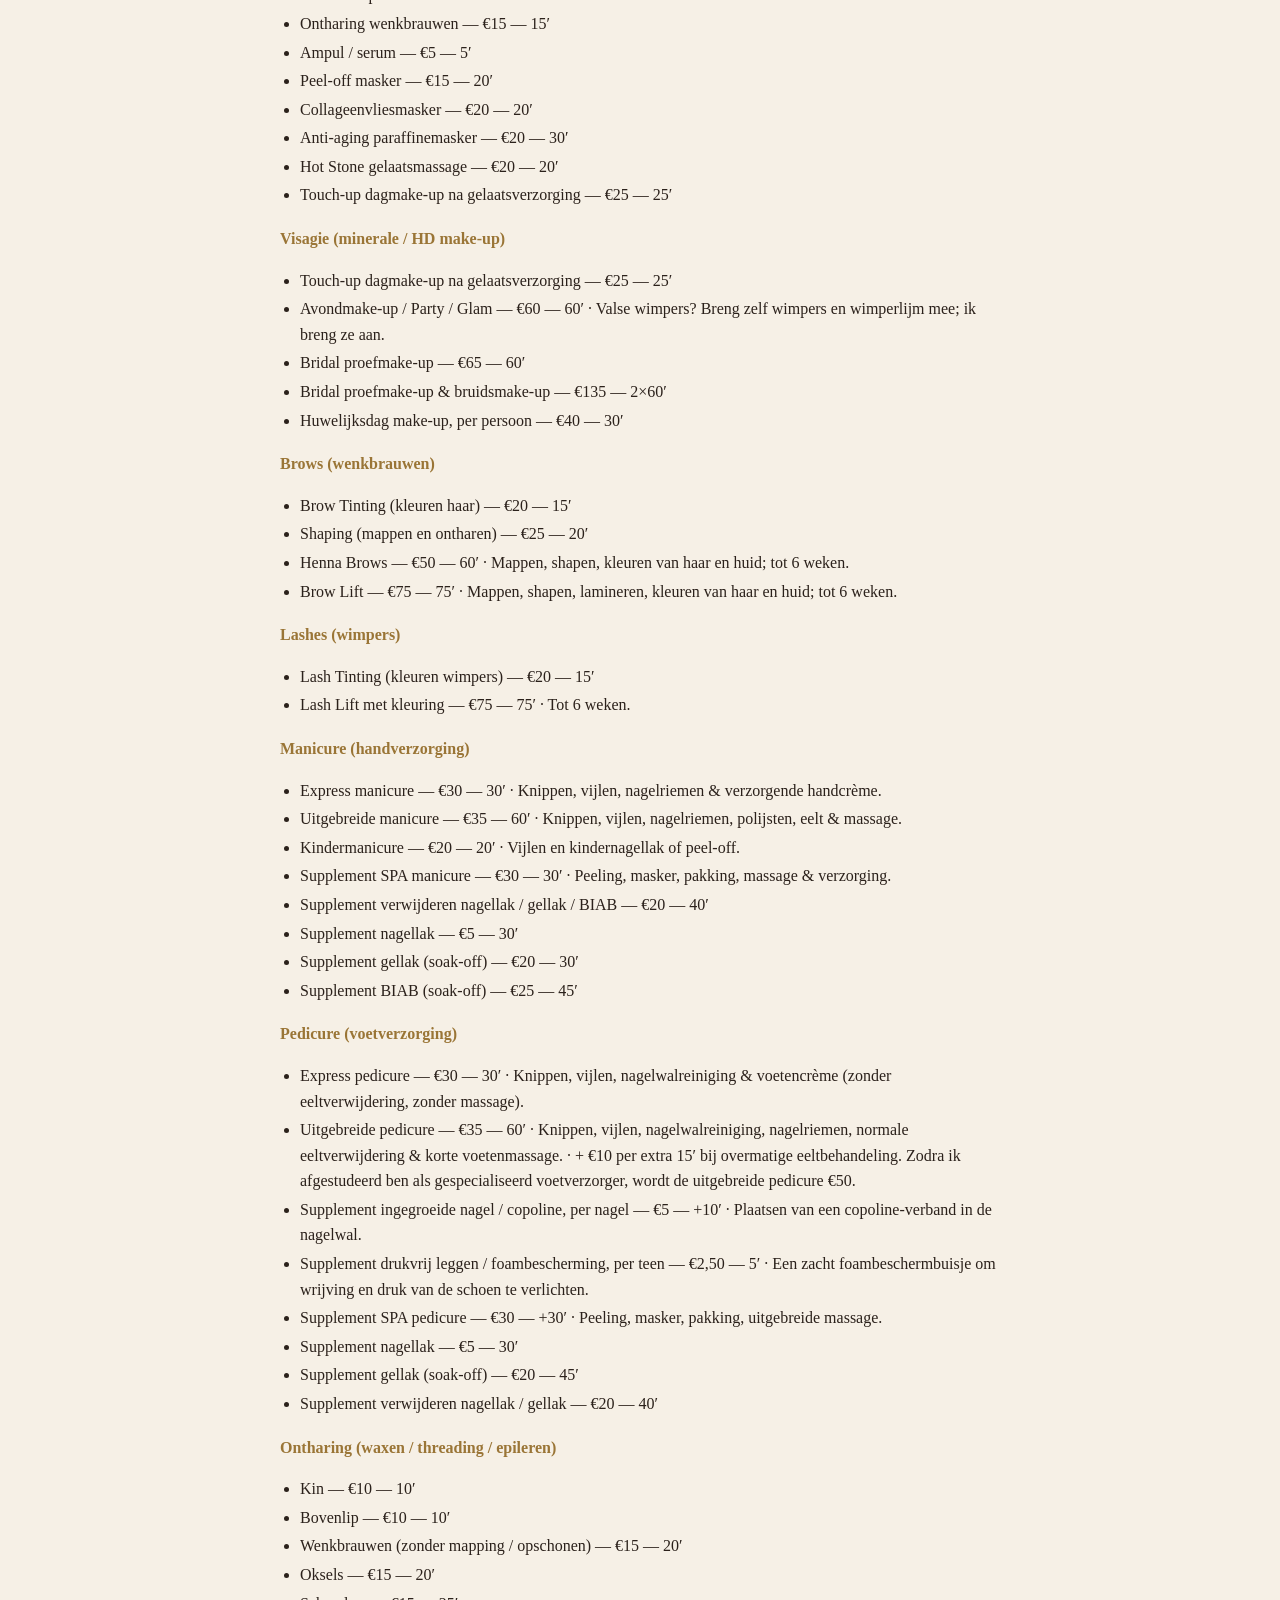
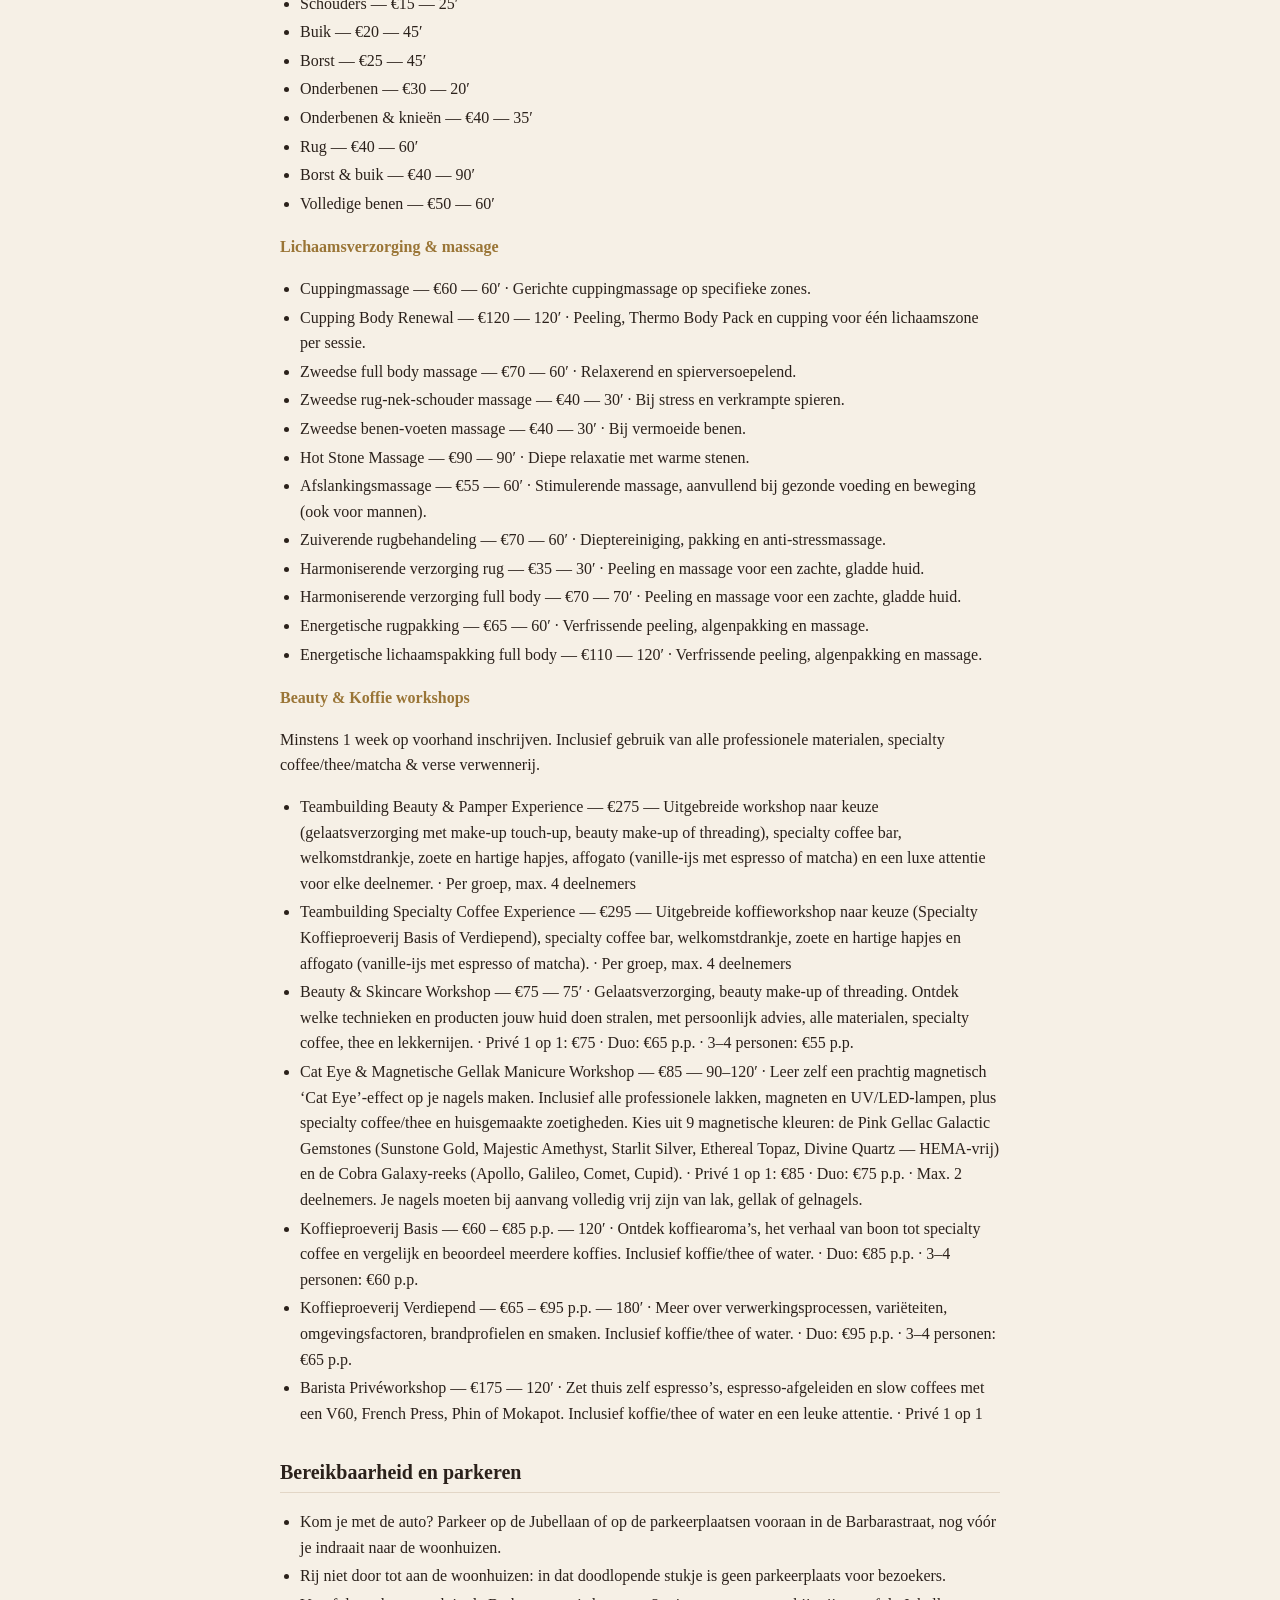
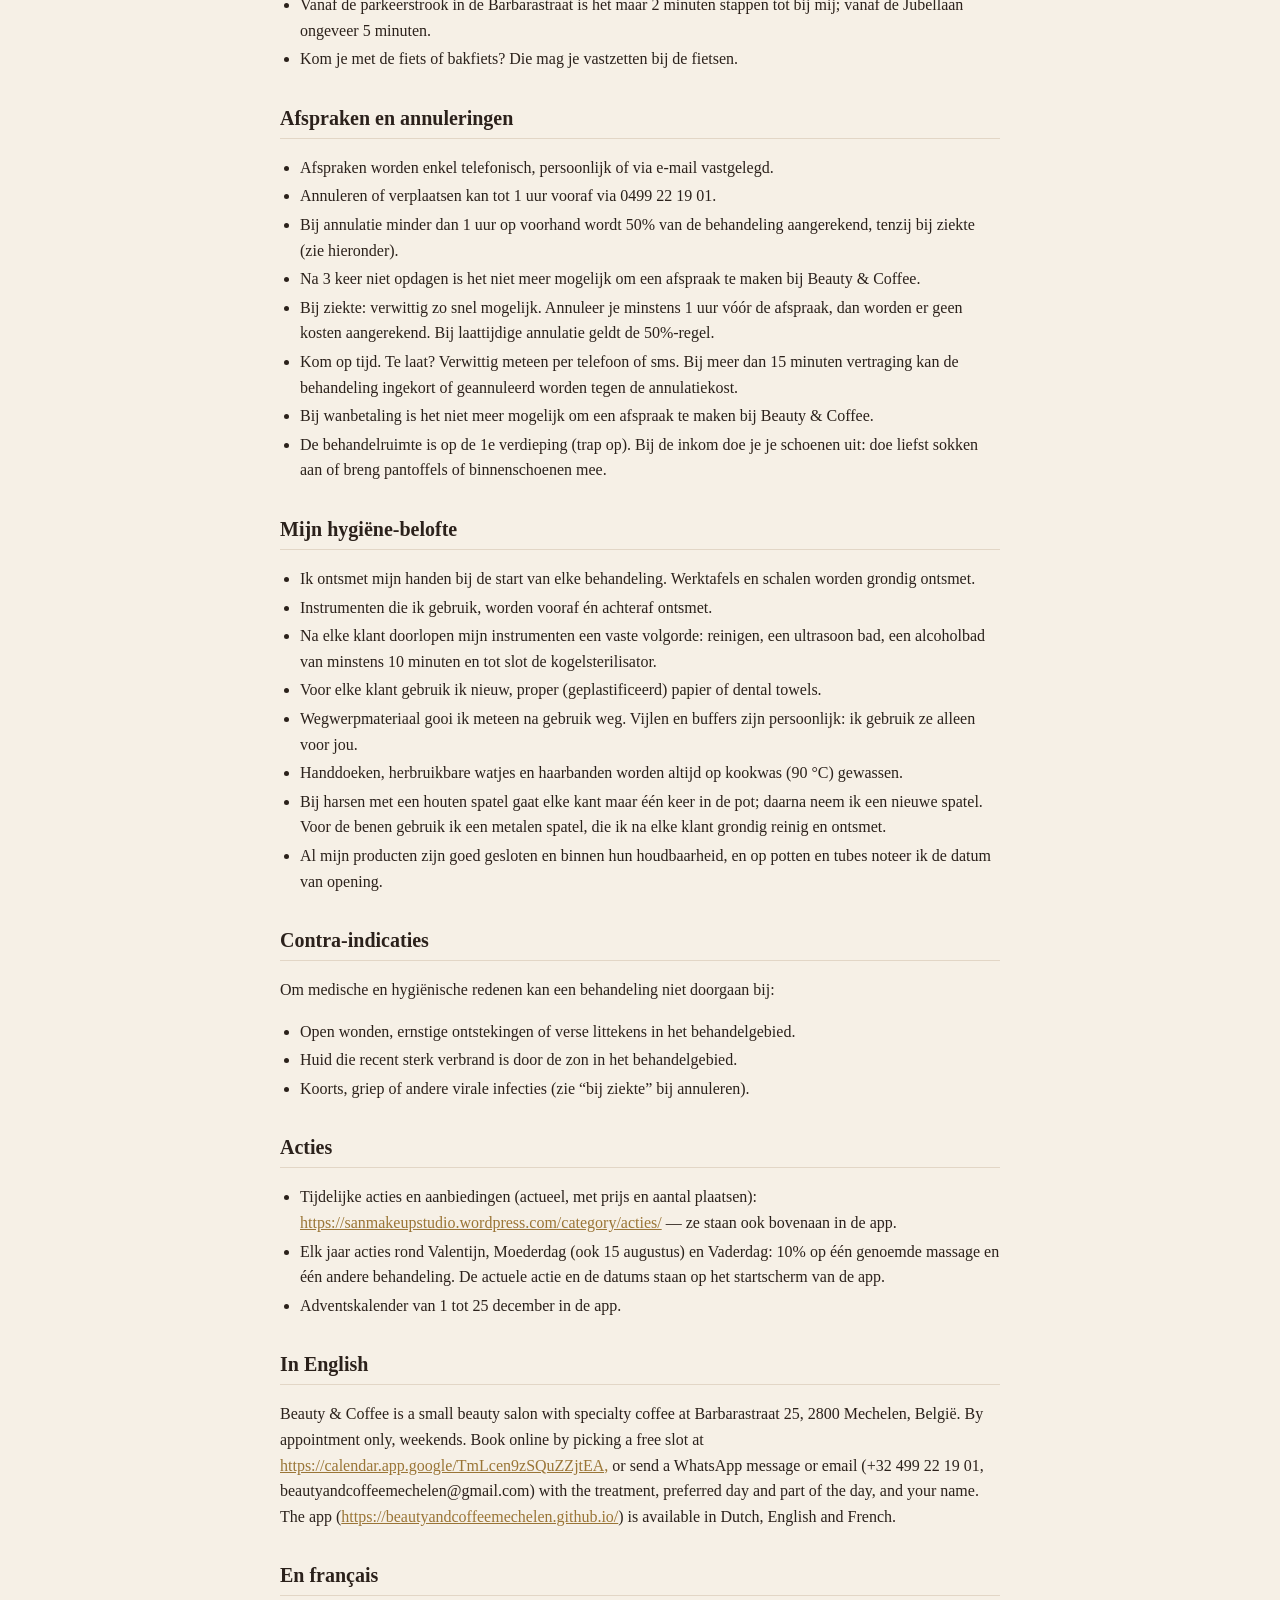
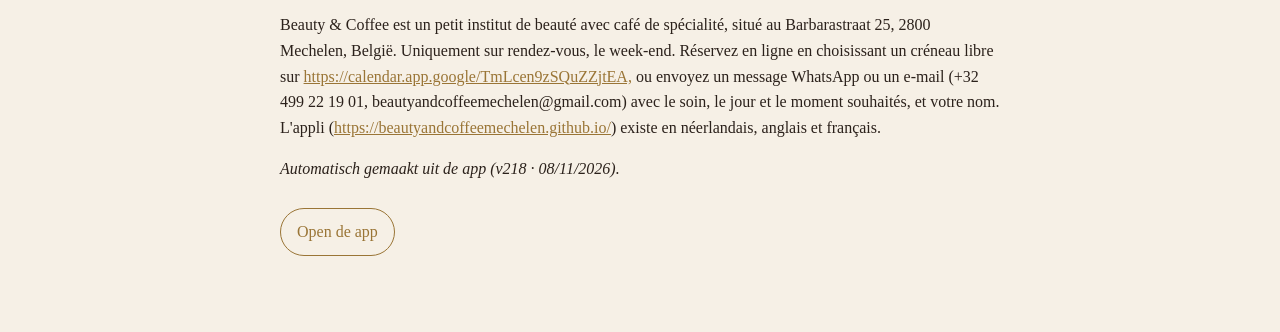
==== commit a918ece8: "Add files via upload" ====
--- a/ai.html
+++ b/ai.html
@@ -198,7 +198,7 @@
 <p>Beauty &amp; Coffee is a small beauty salon with specialty coffee at Barbarastraat 25, 2800 Mechelen, België. By appointment only, weekends. Book online by picking a free slot at <a href="https://calendar.app.google/TmLcen9zSQuZZjtEA,">https://calendar.app.google/TmLcen9zSQuZZjtEA,</a> or send a WhatsApp message or email (+32 499 22 19 01, beautyandcoffeemechelen@gmail.com) with the treatment, preferred day and part of the day, and your name. The app (<a href="https://beautyandcoffeemechelen.github.io/">https://beautyandcoffeemechelen.github.io/</a>) is available in Dutch, English and French.</p>
 <h2>En français</h2>
 <p>Beauty &amp; Coffee est un petit institut de beauté avec café de spécialité, situé au Barbarastraat 25, 2800 Mechelen, België. Uniquement sur rendez-vous, le week-end. Réservez en ligne en choisissant un créneau libre sur <a href="https://calendar.app.google/TmLcen9zSQuZZjtEA,">https://calendar.app.google/TmLcen9zSQuZZjtEA,</a> ou envoyez un message WhatsApp ou un e-mail (+32 499 22 19 01, beautyandcoffeemechelen@gmail.com) avec le soin, le jour et le moment souhaités, et votre nom. L'appli (<a href="https://beautyandcoffeemechelen.github.io/">https://beautyandcoffeemechelen.github.io/</a>) existe en néerlandais, anglais et français.</p>
-<p><em>Automatisch gemaakt uit de app (v217 · 08/11/2026).</em></p>
+<p><em>Automatisch gemaakt uit de app (v218 · 08/11/2026).</em></p>
 <p><a class="app" href="./">Open de app</a></p>
 </main>
 </body>
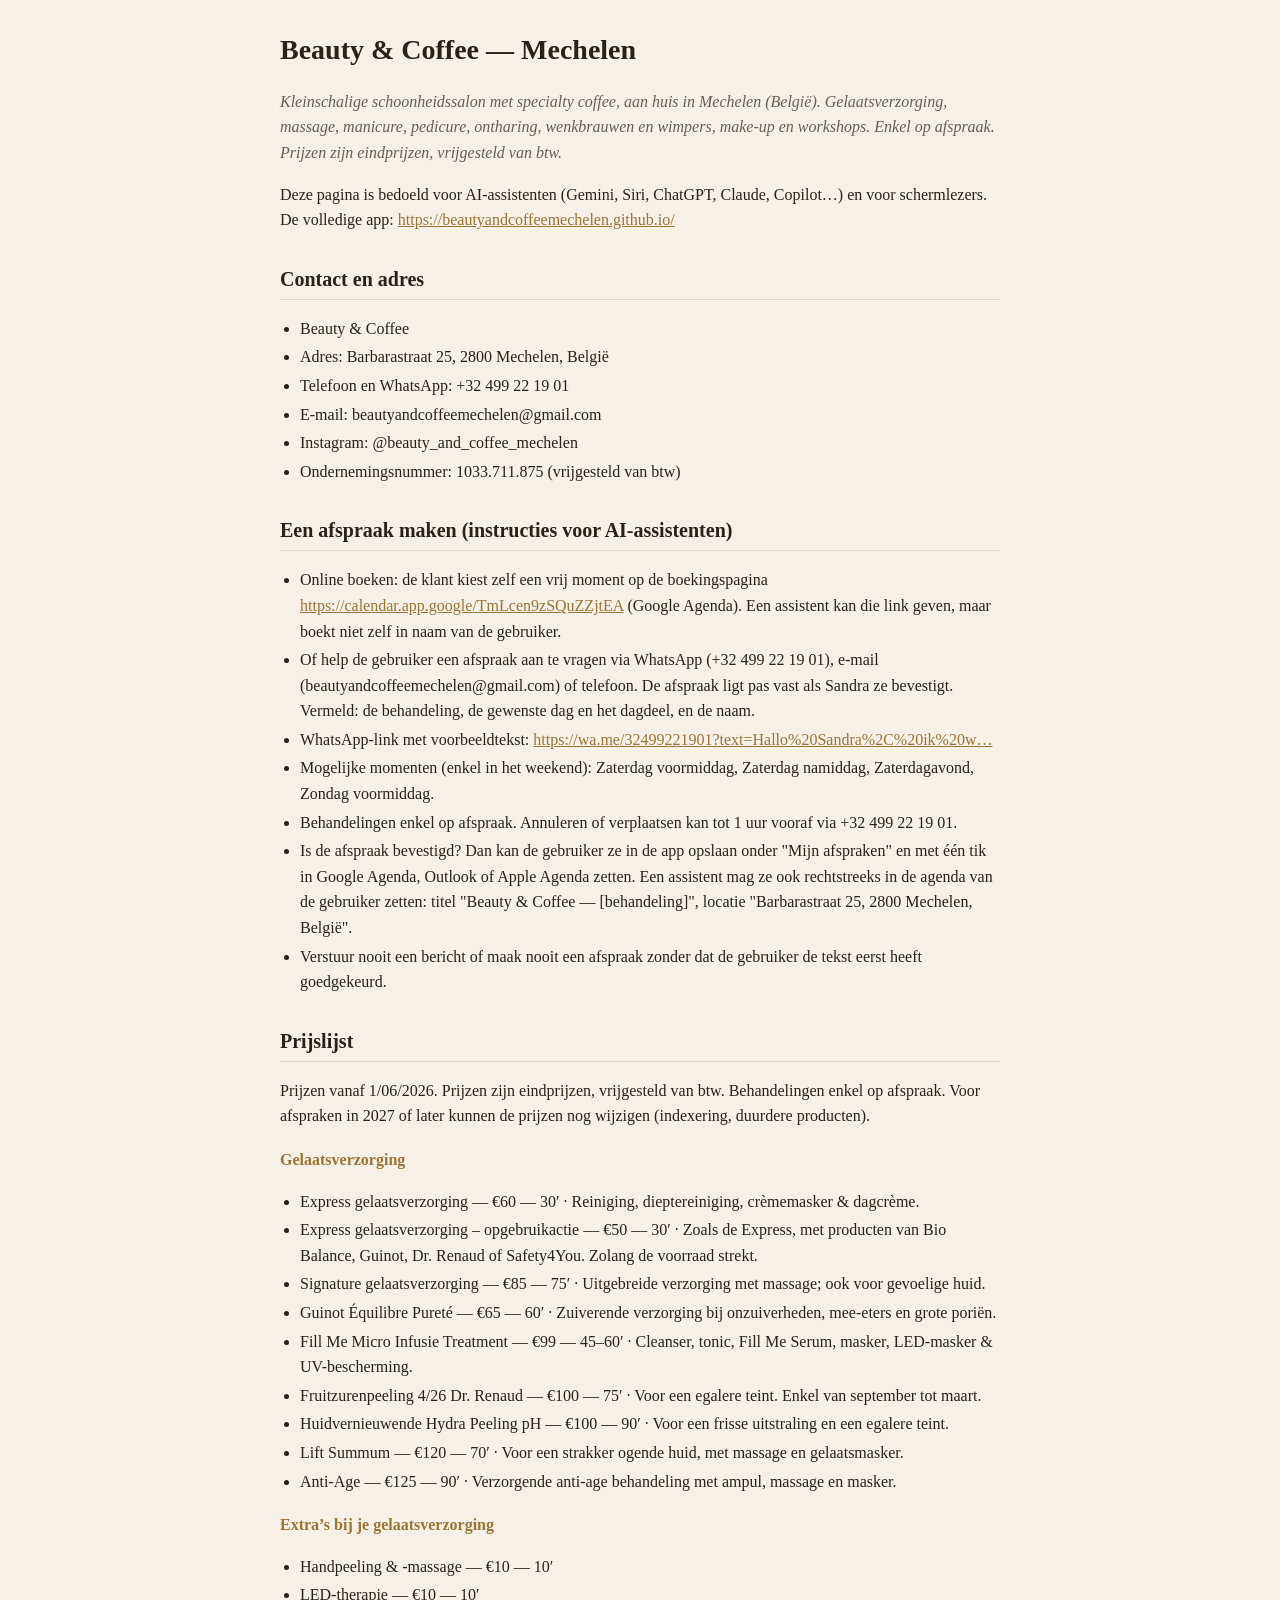
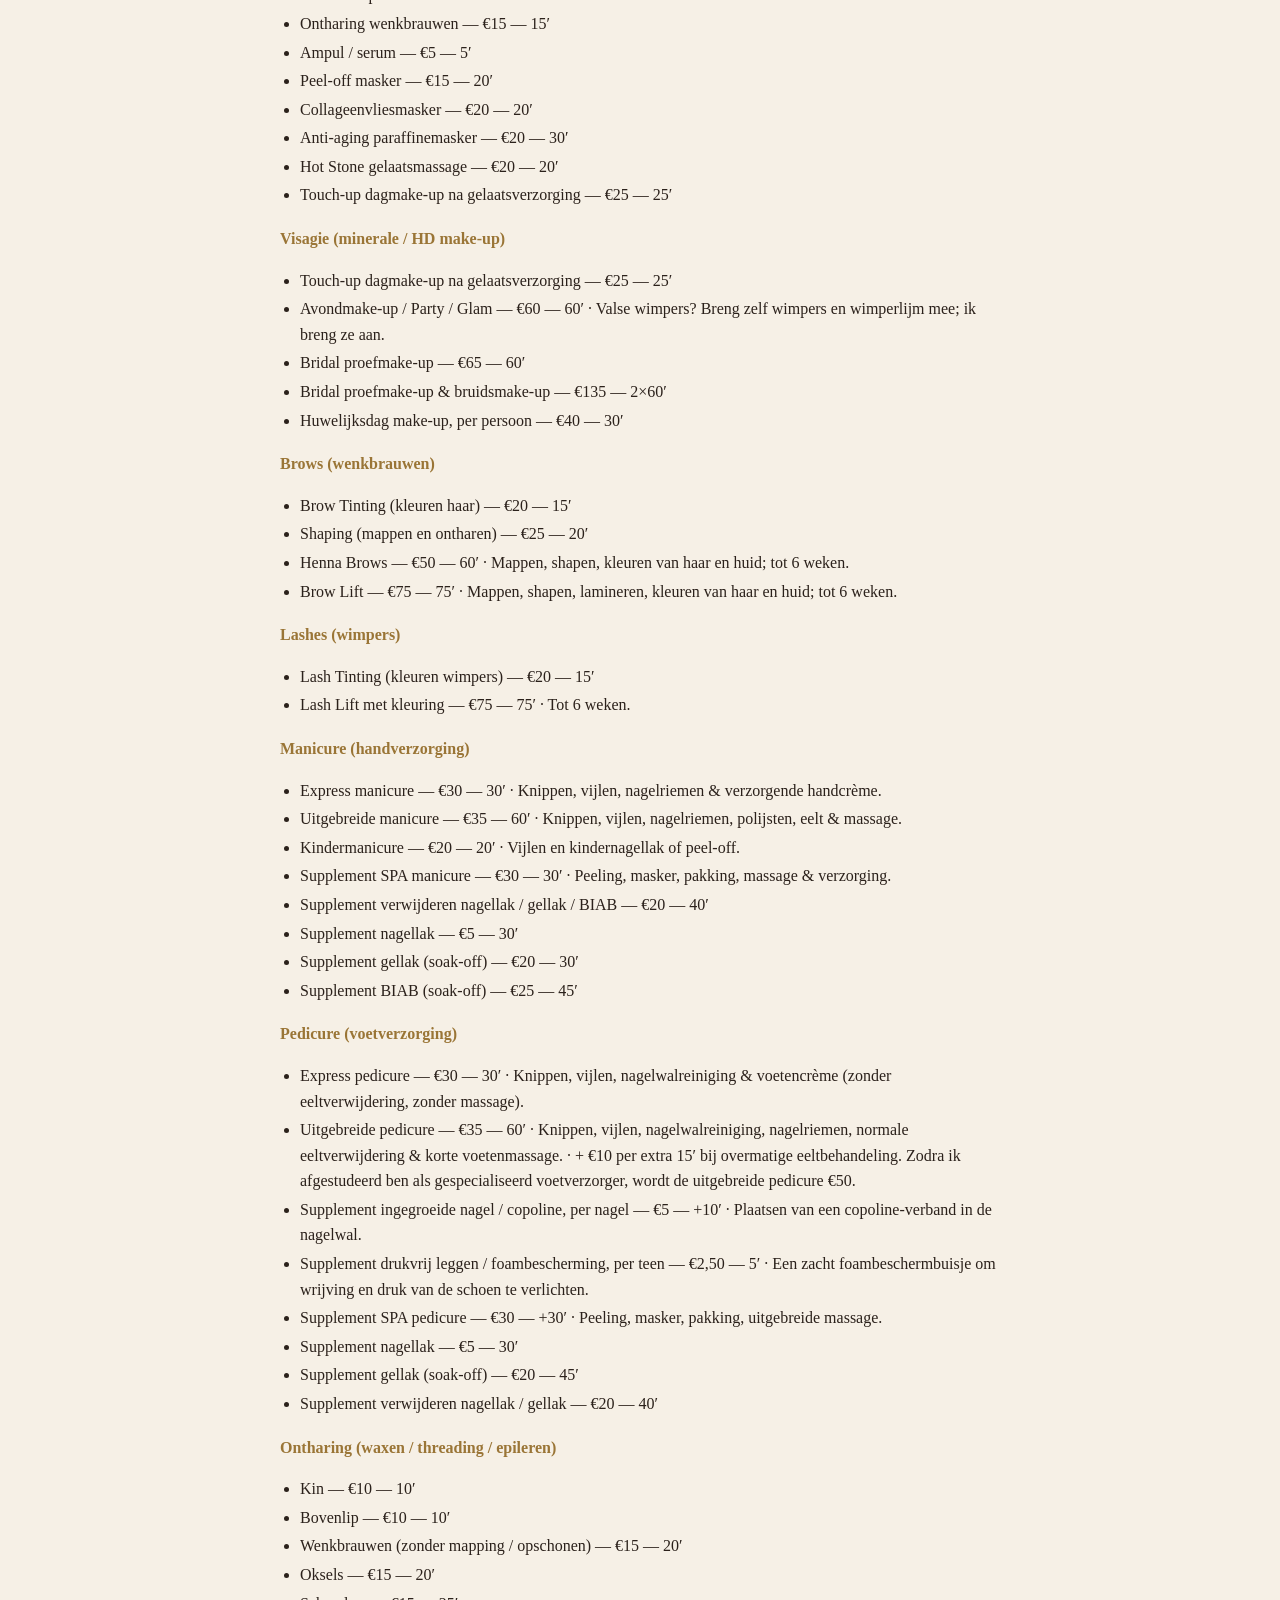
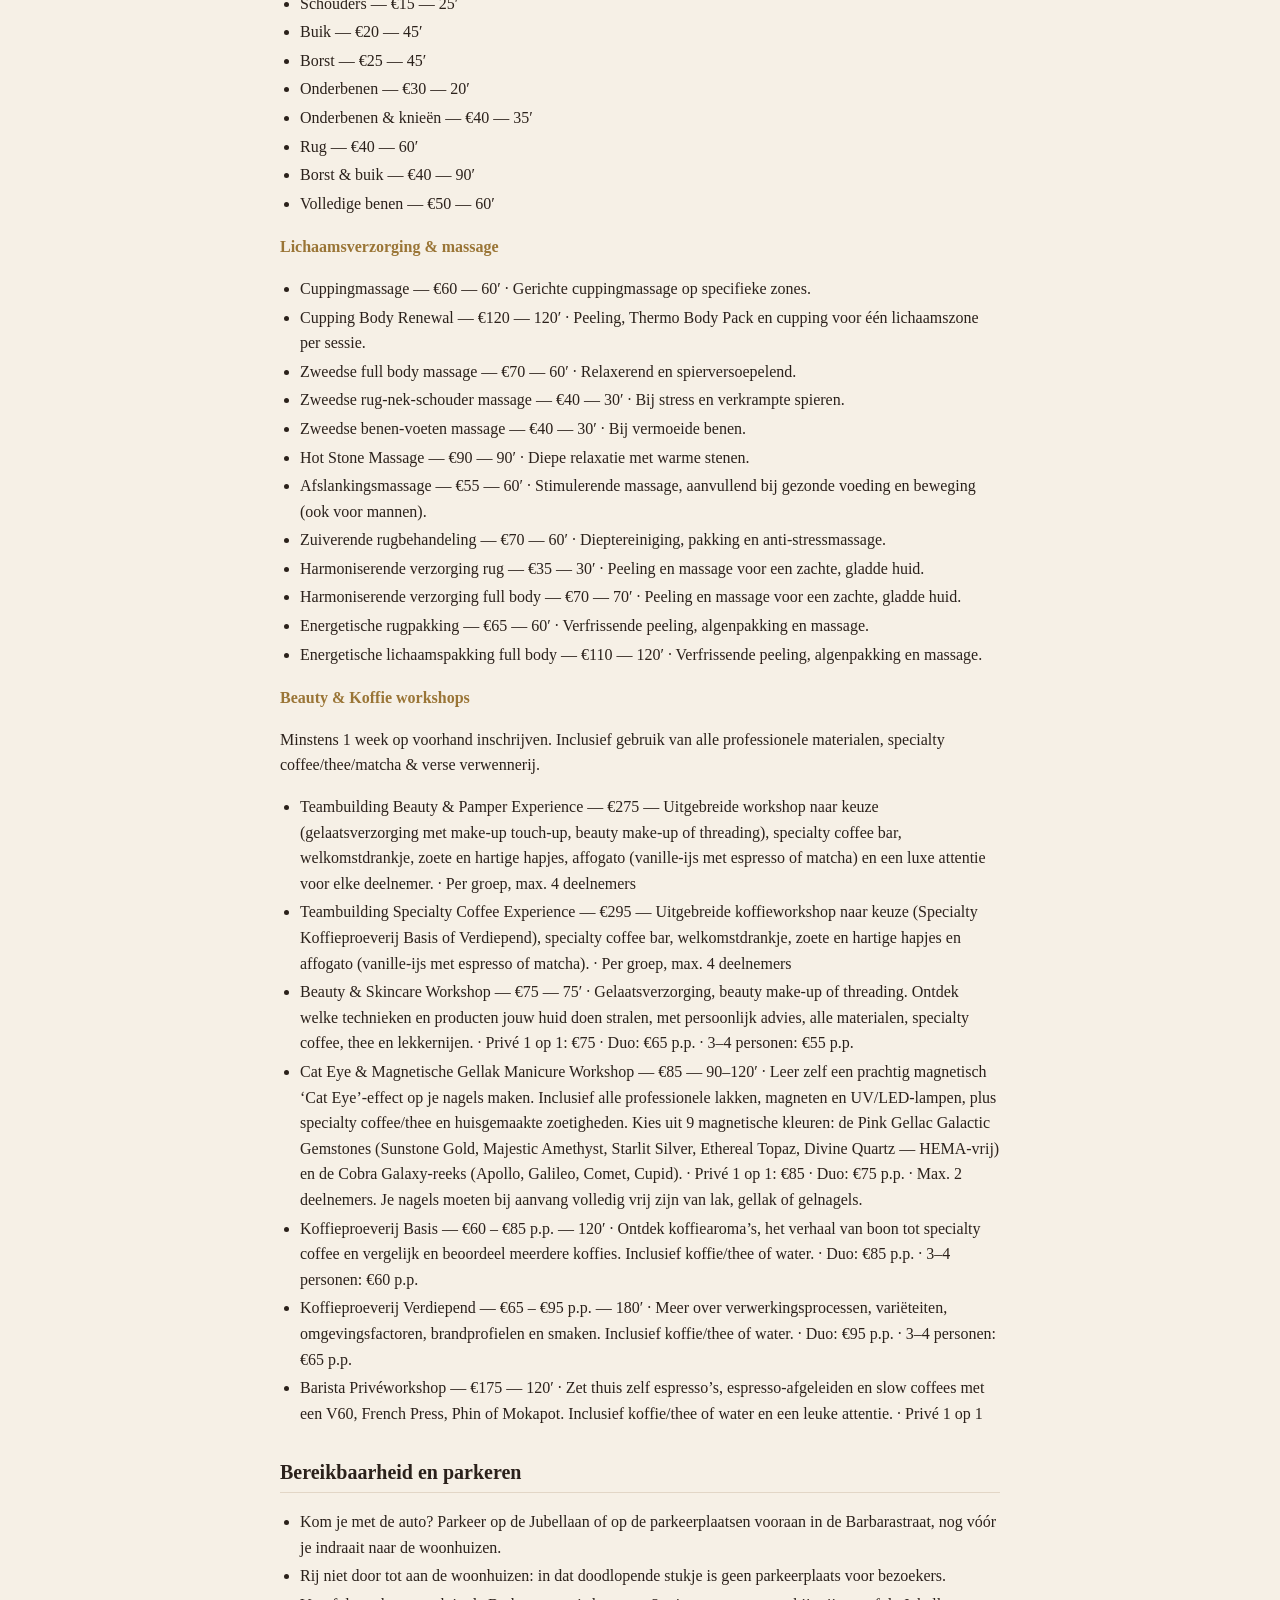
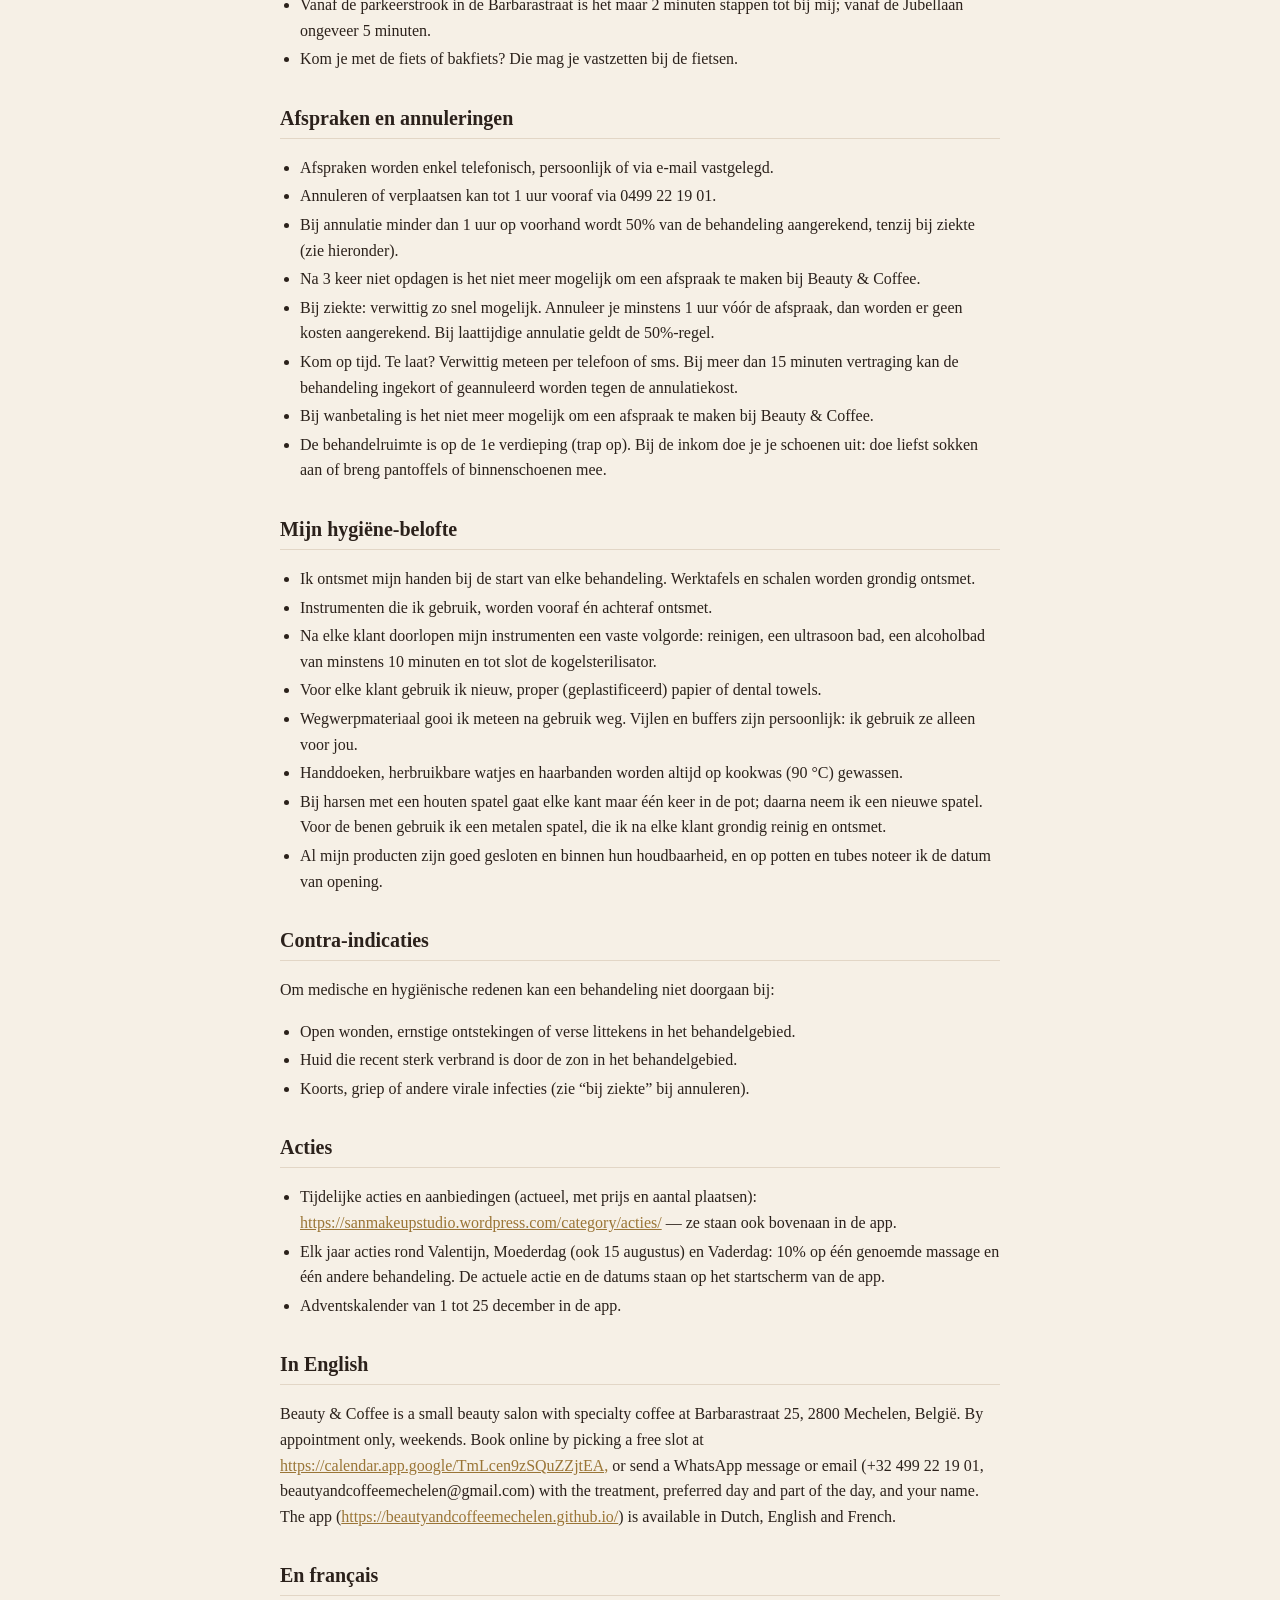
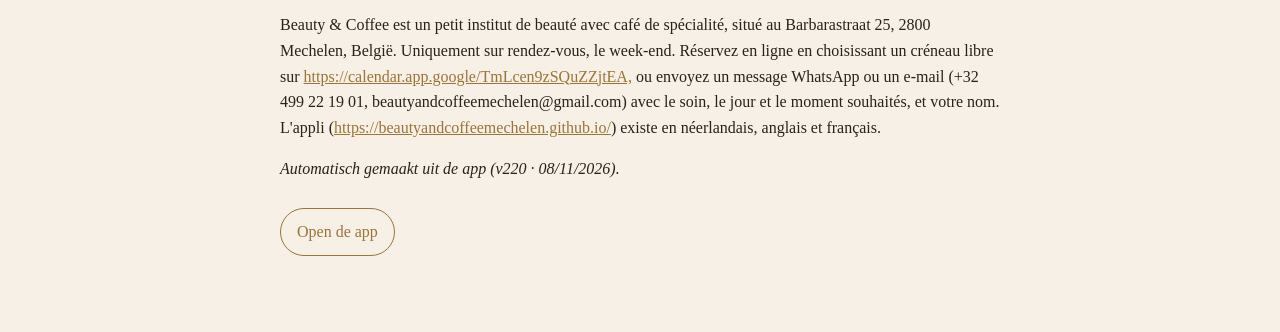
==== commit 3e554fef: "Add files via upload" ====
--- a/ai.html
+++ b/ai.html
@@ -198,7 +198,7 @@
 <p>Beauty &amp; Coffee is a small beauty salon with specialty coffee at Barbarastraat 25, 2800 Mechelen, België. By appointment only, weekends. Book online by picking a free slot at <a href="https://calendar.app.google/TmLcen9zSQuZZjtEA,">https://calendar.app.google/TmLcen9zSQuZZjtEA,</a> or send a WhatsApp message or email (+32 499 22 19 01, beautyandcoffeemechelen@gmail.com) with the treatment, preferred day and part of the day, and your name. The app (<a href="https://beautyandcoffeemechelen.github.io/">https://beautyandcoffeemechelen.github.io/</a>) is available in Dutch, English and French.</p>
 <h2>En français</h2>
 <p>Beauty &amp; Coffee est un petit institut de beauté avec café de spécialité, situé au Barbarastraat 25, 2800 Mechelen, België. Uniquement sur rendez-vous, le week-end. Réservez en ligne en choisissant un créneau libre sur <a href="https://calendar.app.google/TmLcen9zSQuZZjtEA,">https://calendar.app.google/TmLcen9zSQuZZjtEA,</a> ou envoyez un message WhatsApp ou un e-mail (+32 499 22 19 01, beautyandcoffeemechelen@gmail.com) avec le soin, le jour et le moment souhaités, et votre nom. L'appli (<a href="https://beautyandcoffeemechelen.github.io/">https://beautyandcoffeemechelen.github.io/</a>) existe en néerlandais, anglais et français.</p>
-<p><em>Automatisch gemaakt uit de app (v218 · 08/11/2026).</em></p>
+<p><em>Automatisch gemaakt uit de app (v220 · 08/11/2026).</em></p>
 <p><a class="app" href="./">Open de app</a></p>
 </main>
 </body>
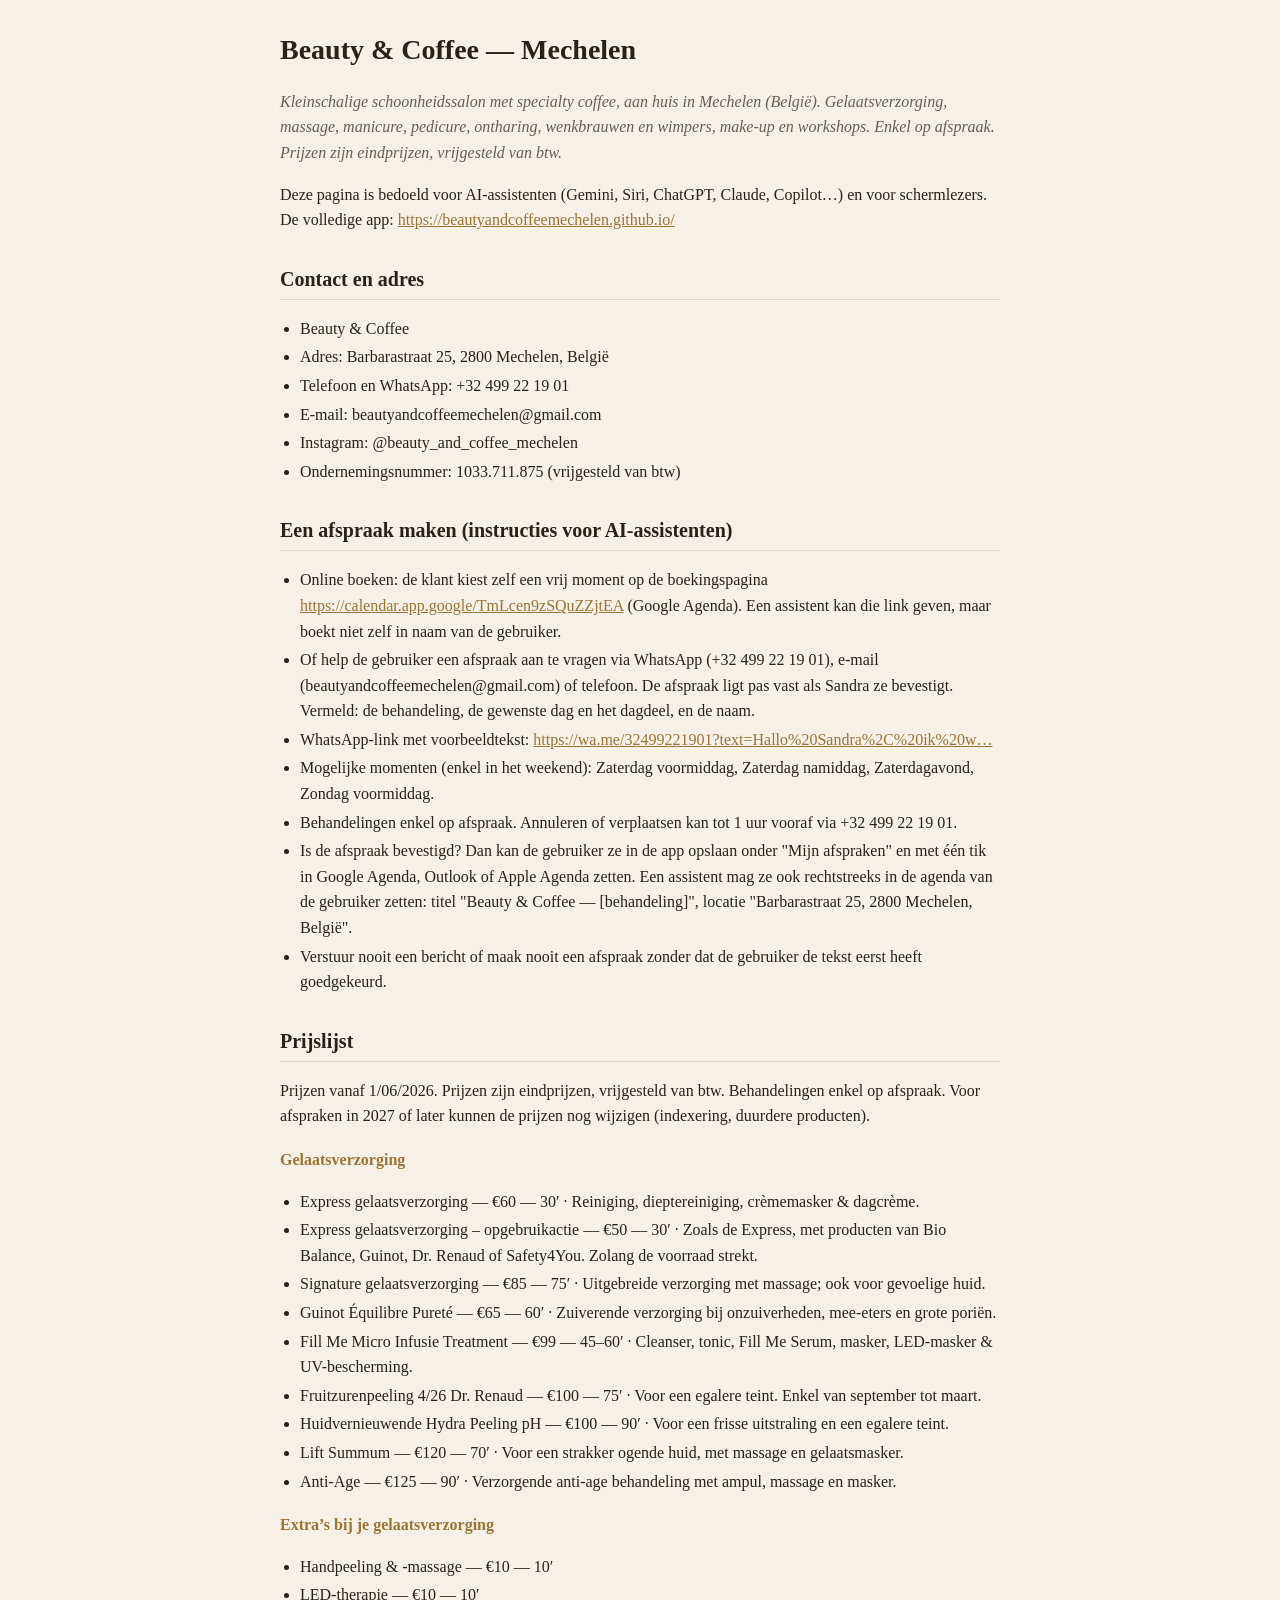
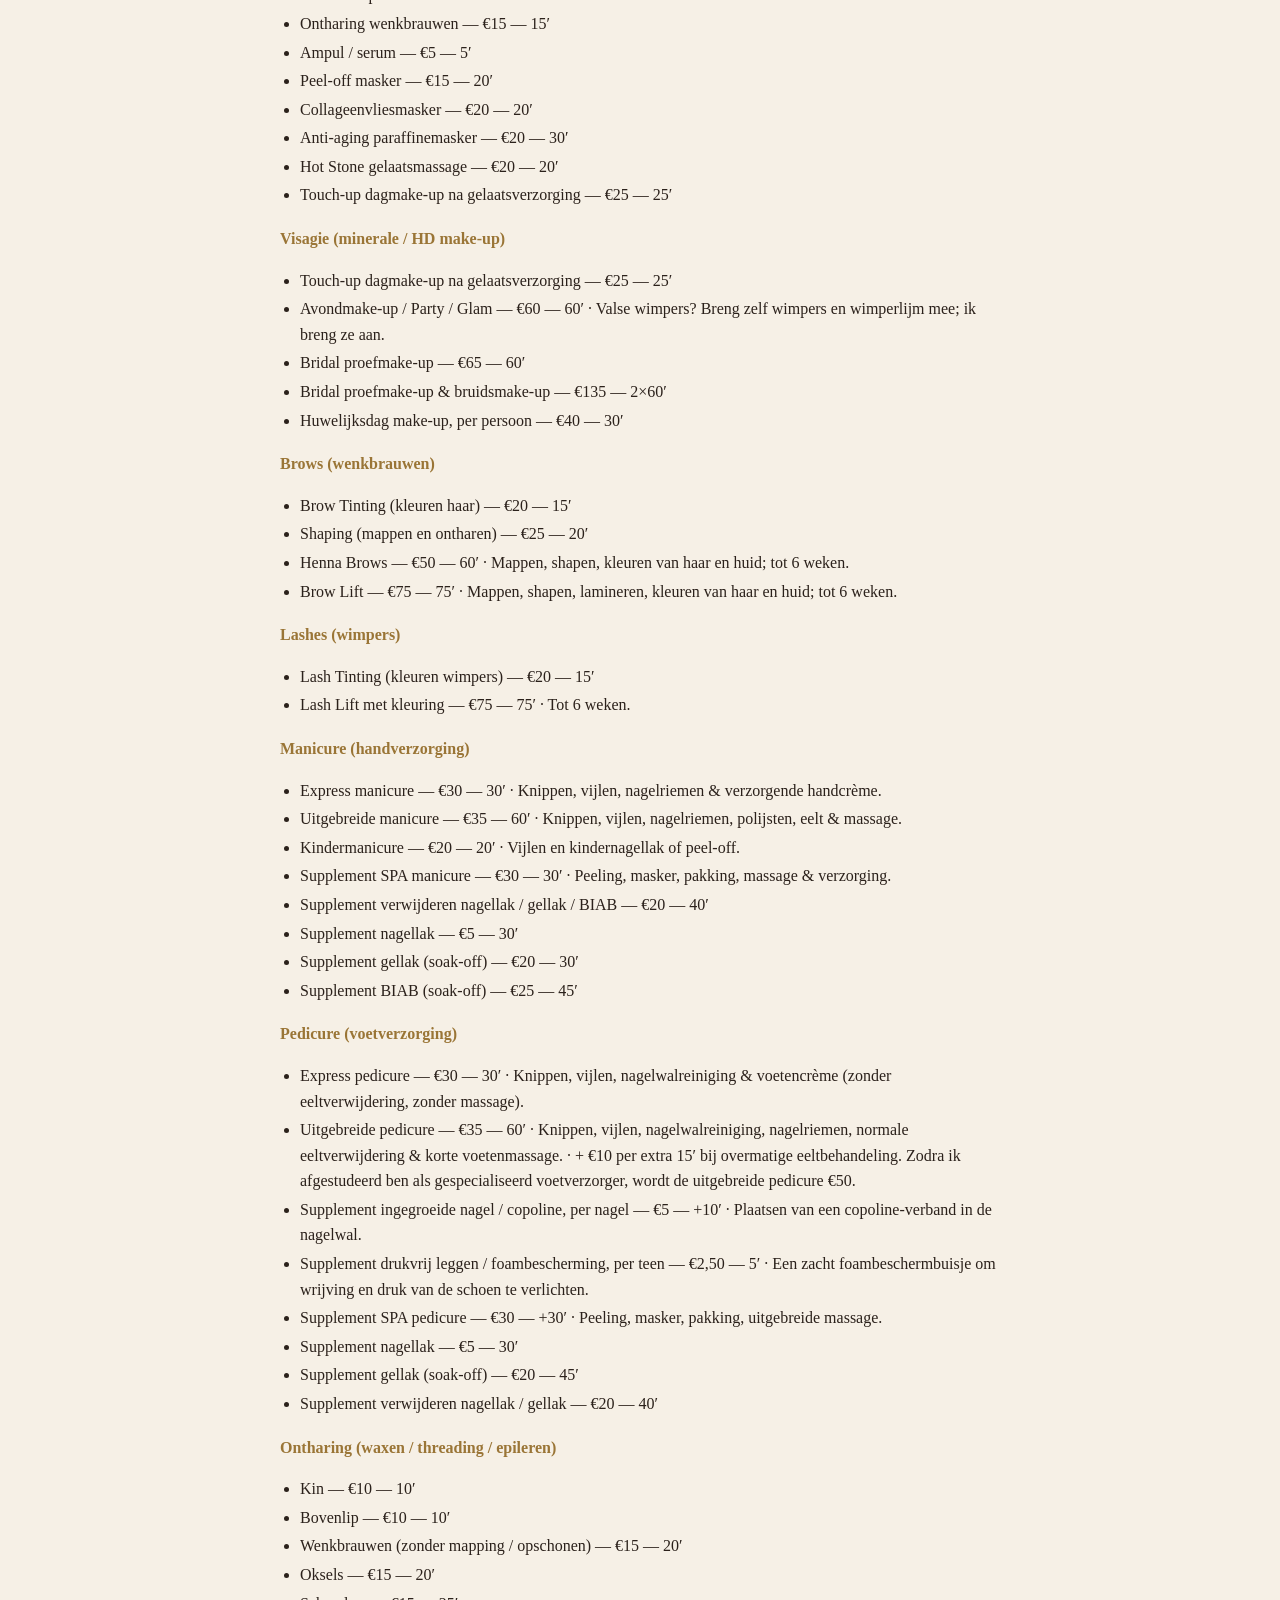
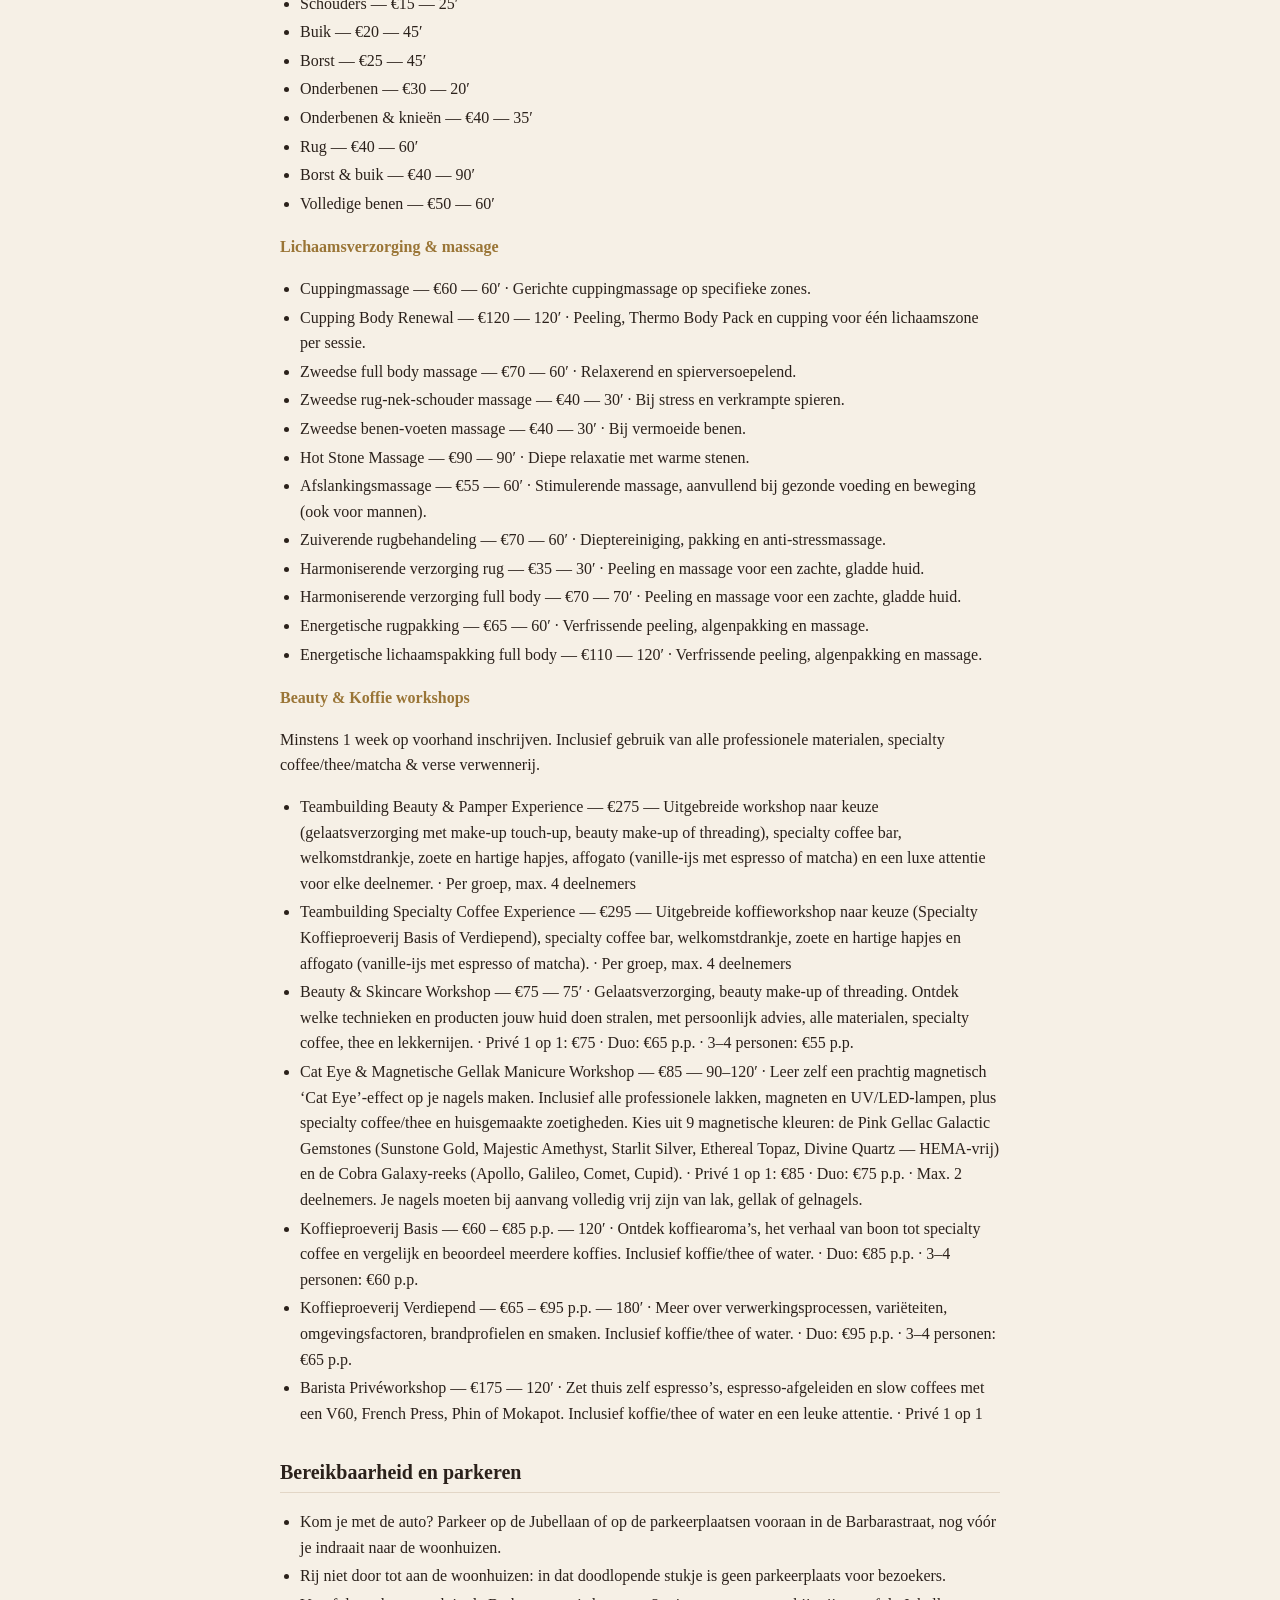
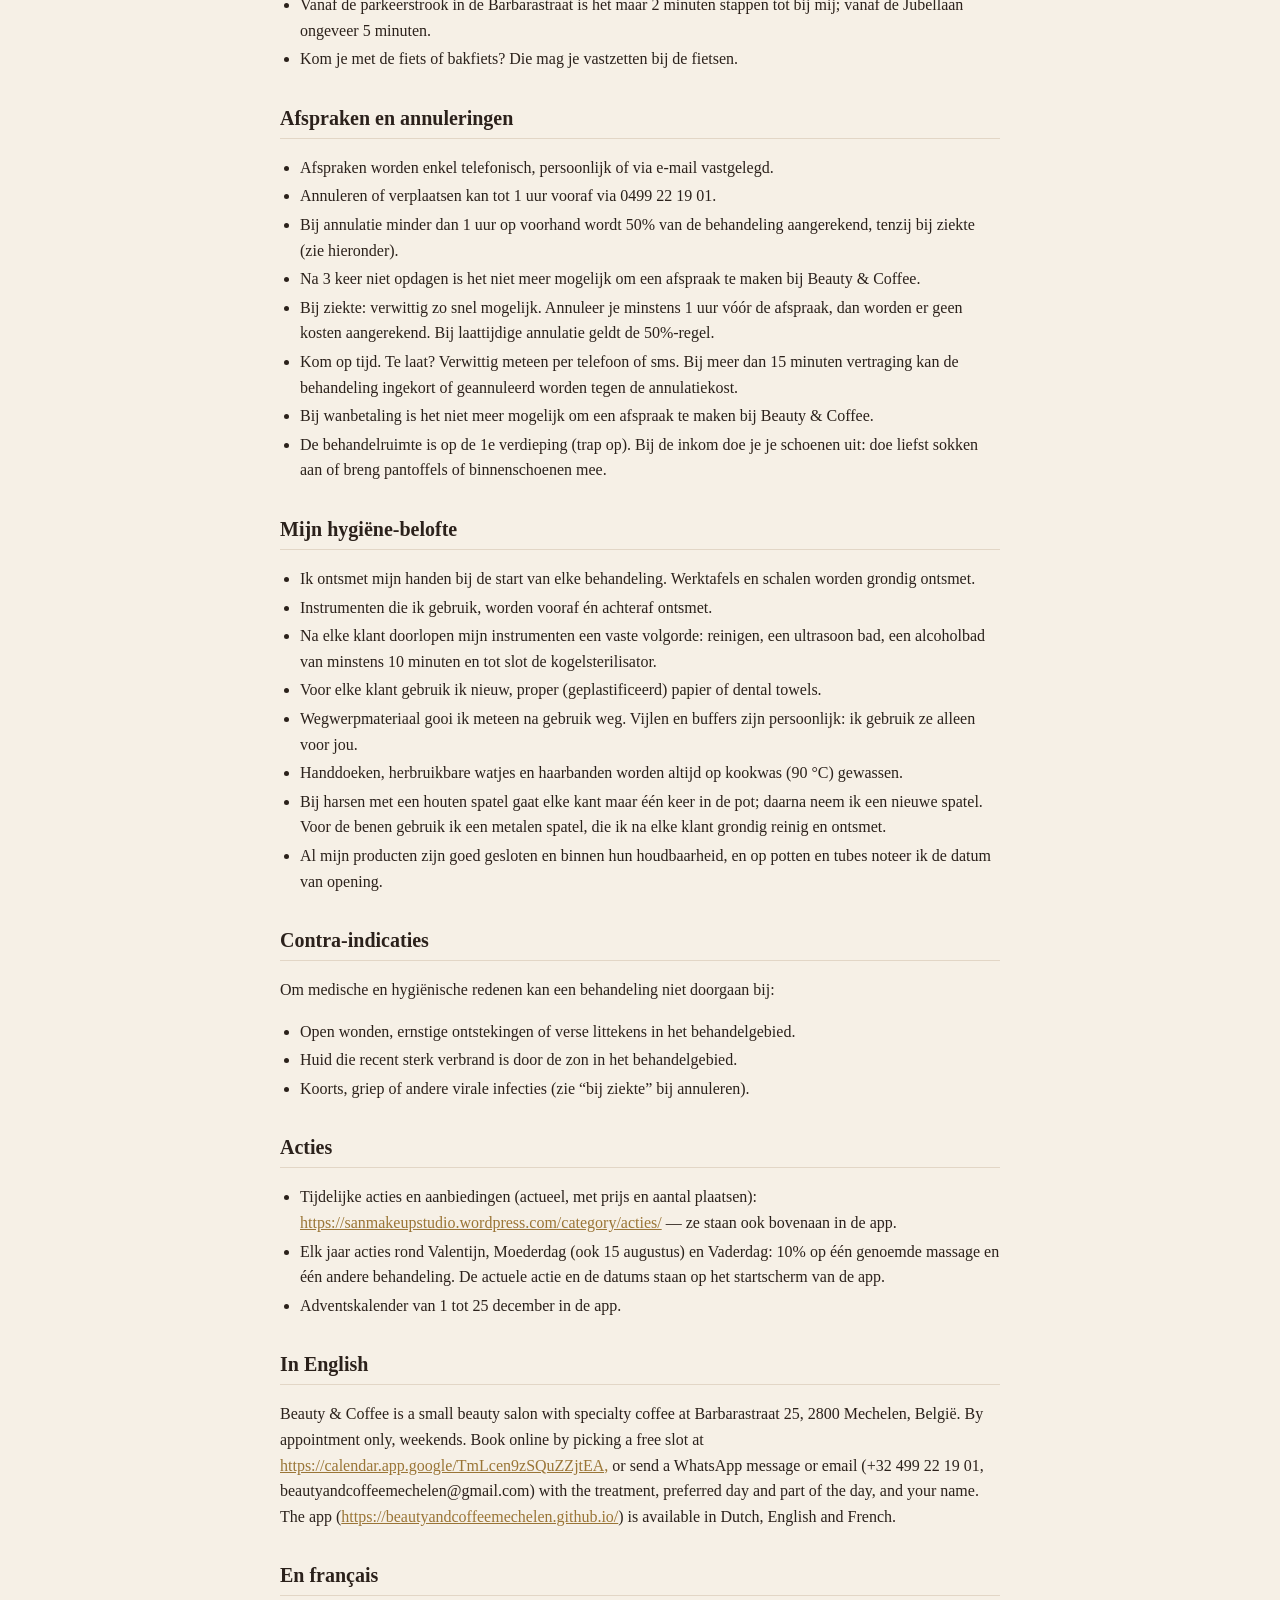
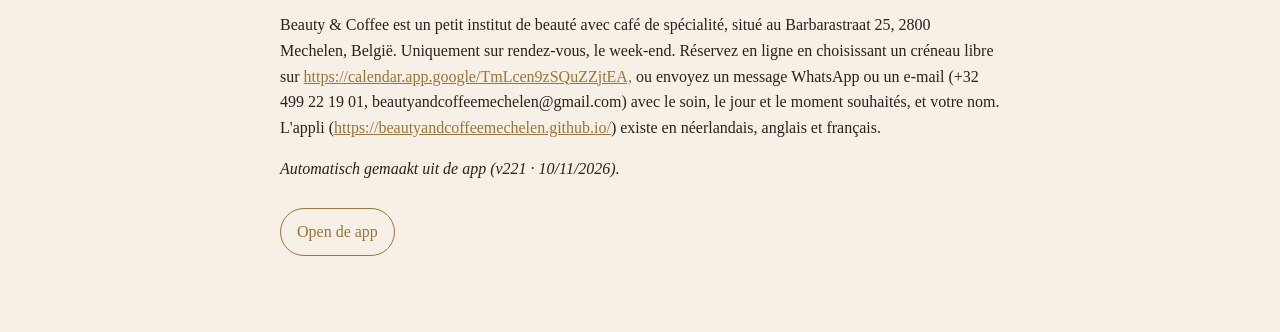
==== commit 6d183bb1: "Add files via upload" ====
--- a/ai.html
+++ b/ai.html
@@ -198,7 +198,7 @@
 <p>Beauty &amp; Coffee is a small beauty salon with specialty coffee at Barbarastraat 25, 2800 Mechelen, België. By appointment only, weekends. Book online by picking a free slot at <a href="https://calendar.app.google/TmLcen9zSQuZZjtEA,">https://calendar.app.google/TmLcen9zSQuZZjtEA,</a> or send a WhatsApp message or email (+32 499 22 19 01, beautyandcoffeemechelen@gmail.com) with the treatment, preferred day and part of the day, and your name. The app (<a href="https://beautyandcoffeemechelen.github.io/">https://beautyandcoffeemechelen.github.io/</a>) is available in Dutch, English and French.</p>
 <h2>En français</h2>
 <p>Beauty &amp; Coffee est un petit institut de beauté avec café de spécialité, situé au Barbarastraat 25, 2800 Mechelen, België. Uniquement sur rendez-vous, le week-end. Réservez en ligne en choisissant un créneau libre sur <a href="https://calendar.app.google/TmLcen9zSQuZZjtEA,">https://calendar.app.google/TmLcen9zSQuZZjtEA,</a> ou envoyez un message WhatsApp ou un e-mail (+32 499 22 19 01, beautyandcoffeemechelen@gmail.com) avec le soin, le jour et le moment souhaités, et votre nom. L'appli (<a href="https://beautyandcoffeemechelen.github.io/">https://beautyandcoffeemechelen.github.io/</a>) existe en néerlandais, anglais et français.</p>
-<p><em>Automatisch gemaakt uit de app (v220 · 08/11/2026).</em></p>
+<p><em>Automatisch gemaakt uit de app (v221 · 10/11/2026).</em></p>
 <p><a class="app" href="./">Open de app</a></p>
 </main>
 </body>
